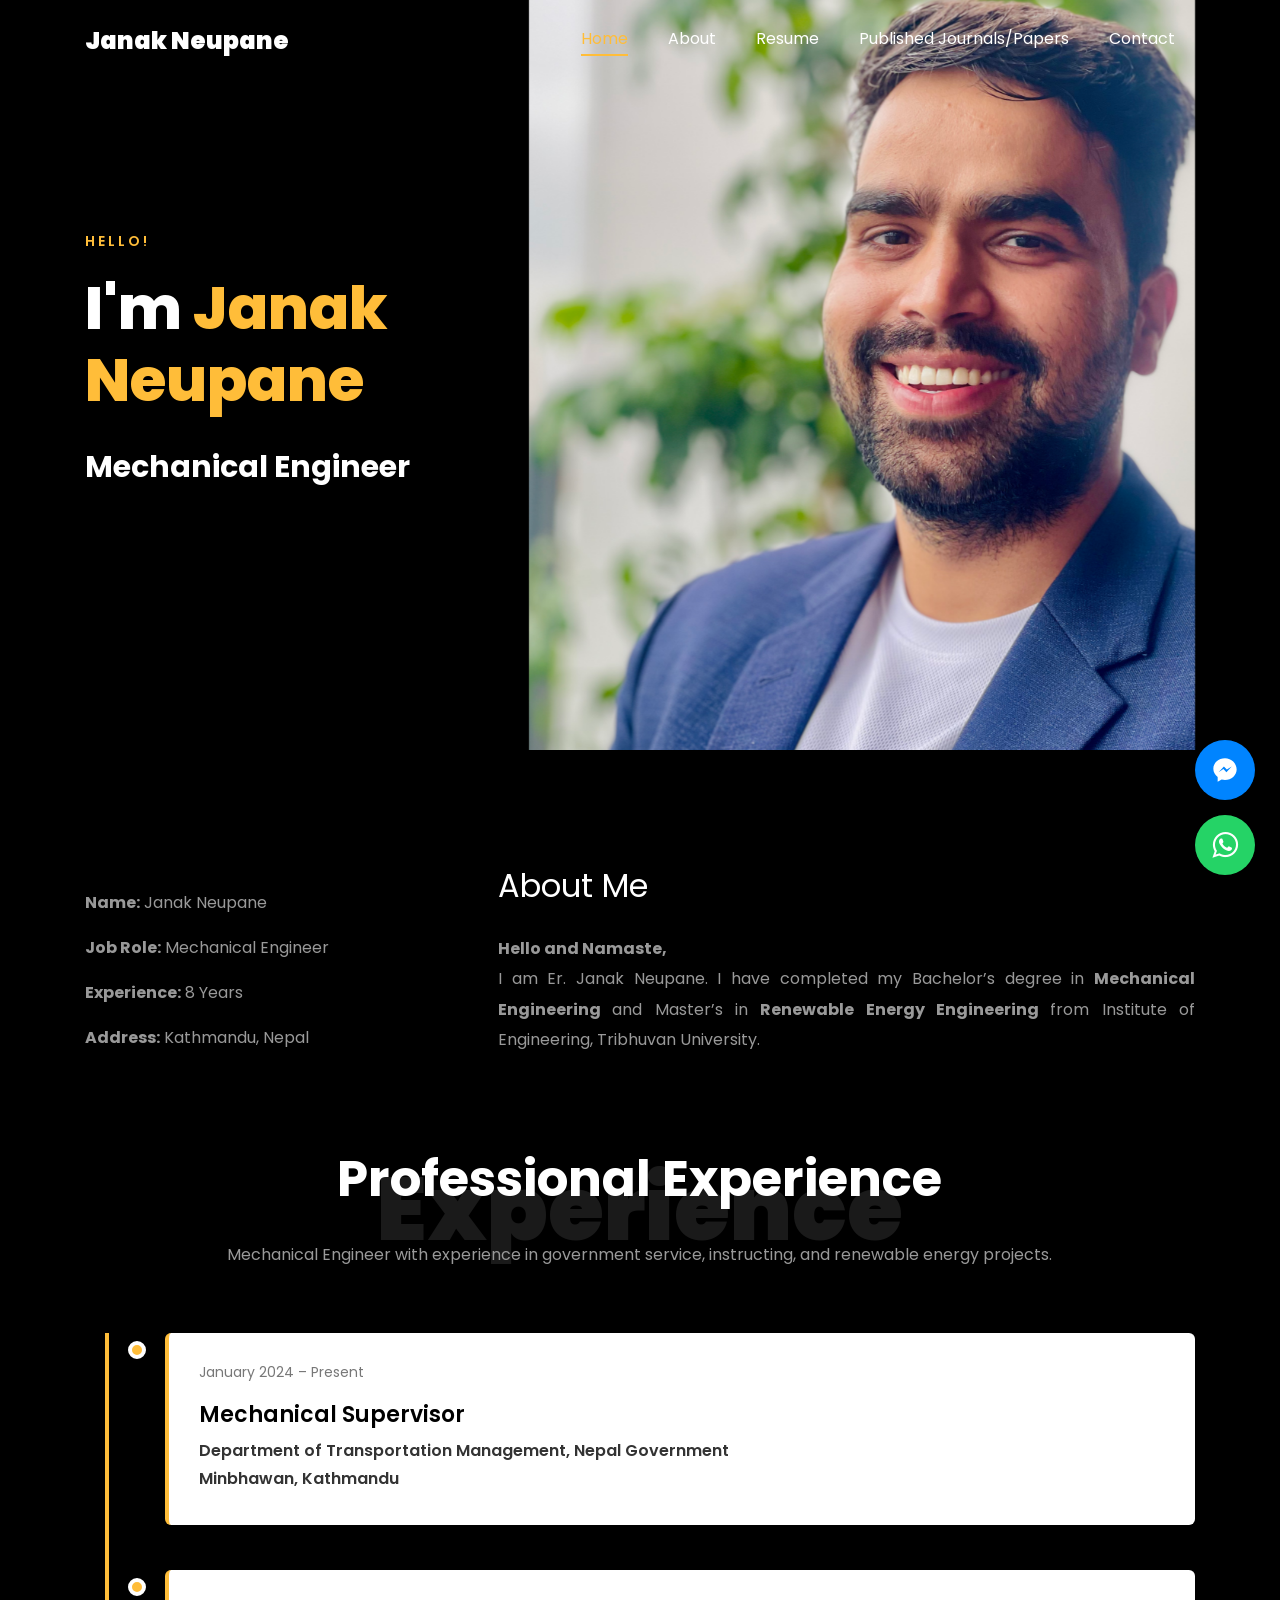
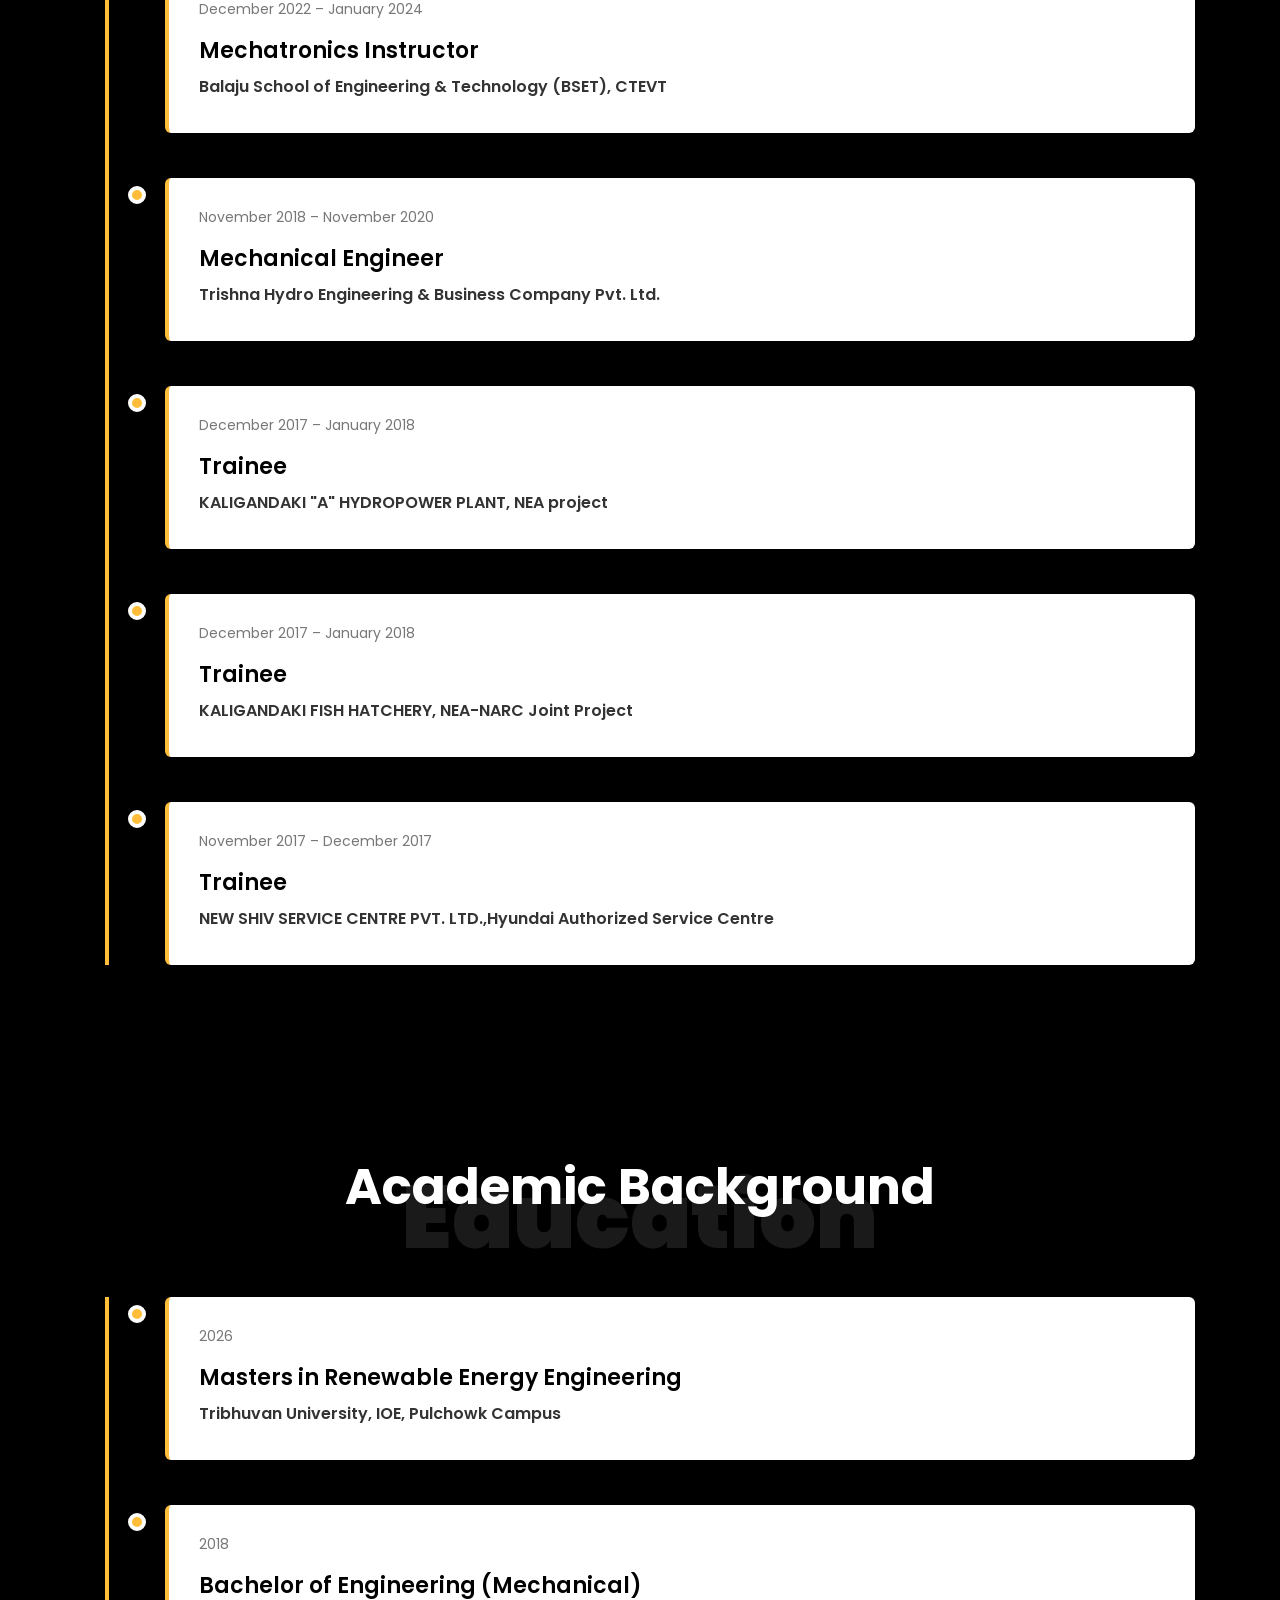
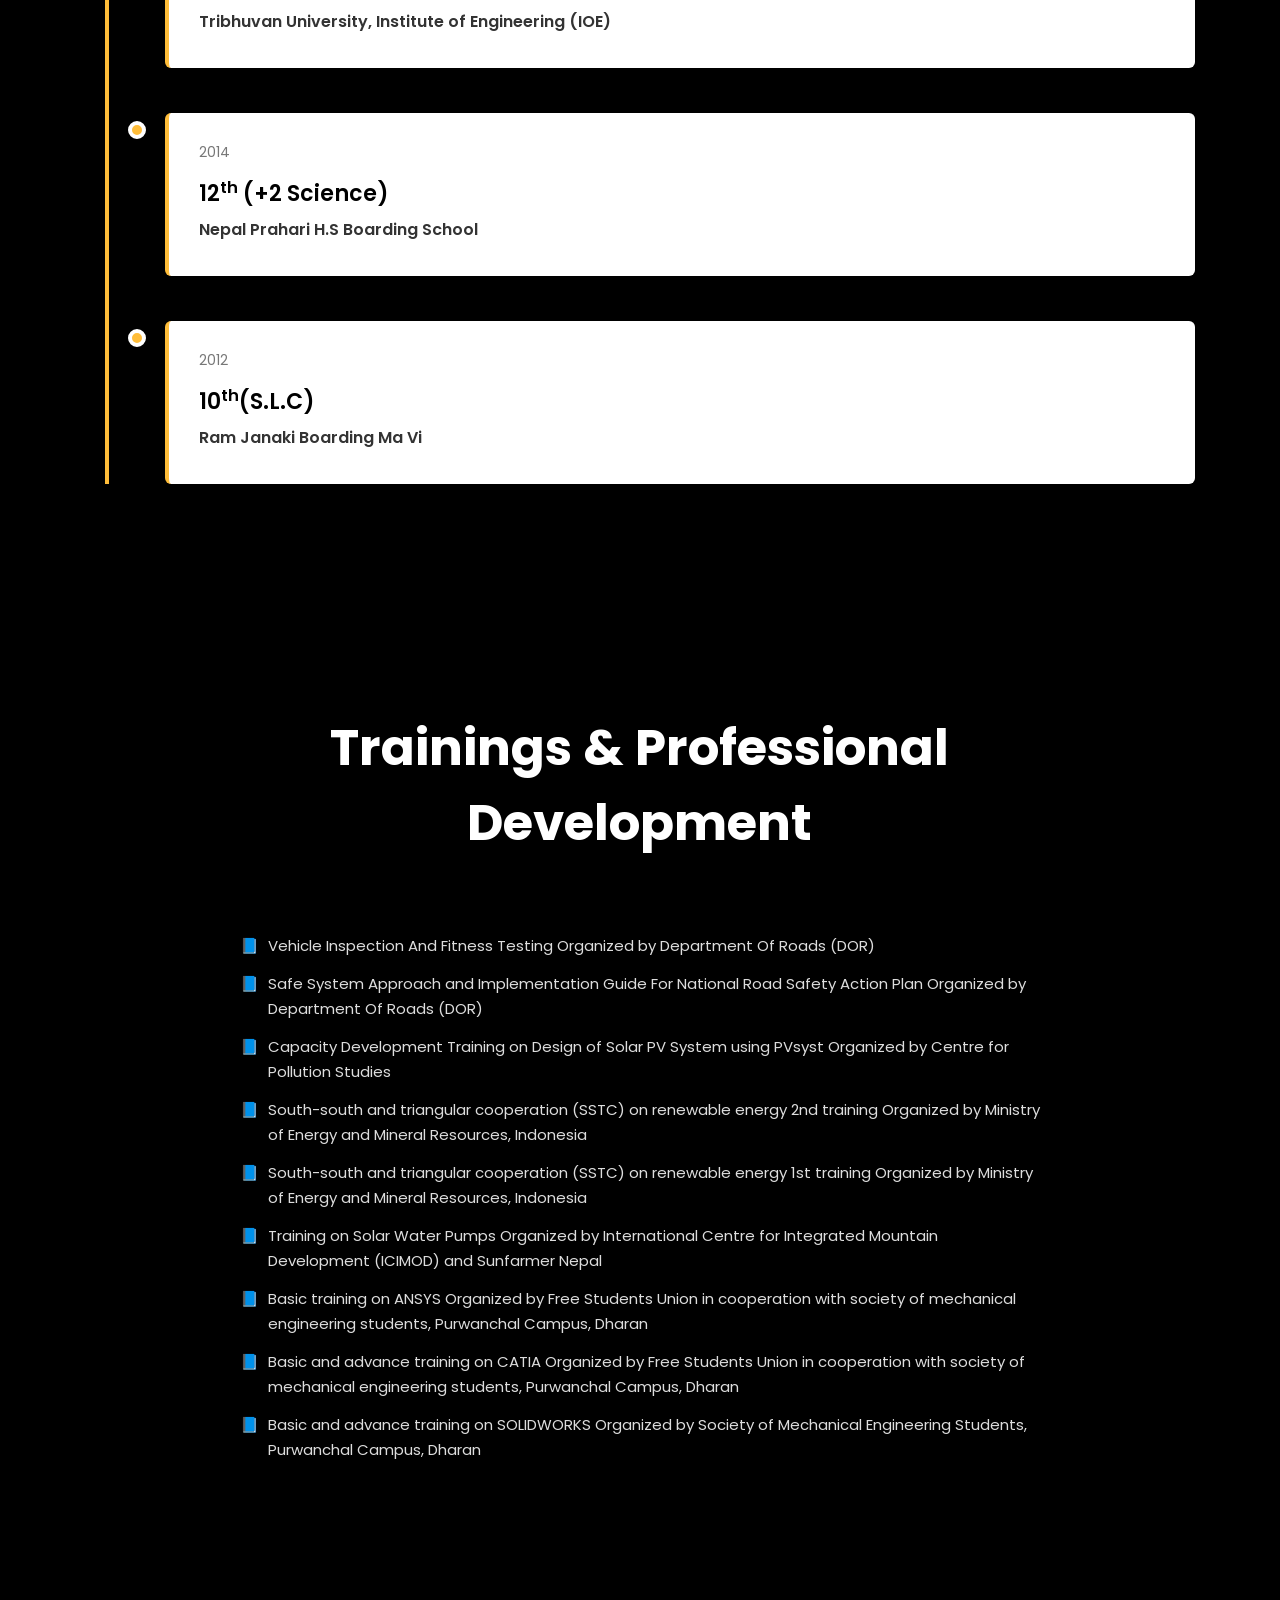
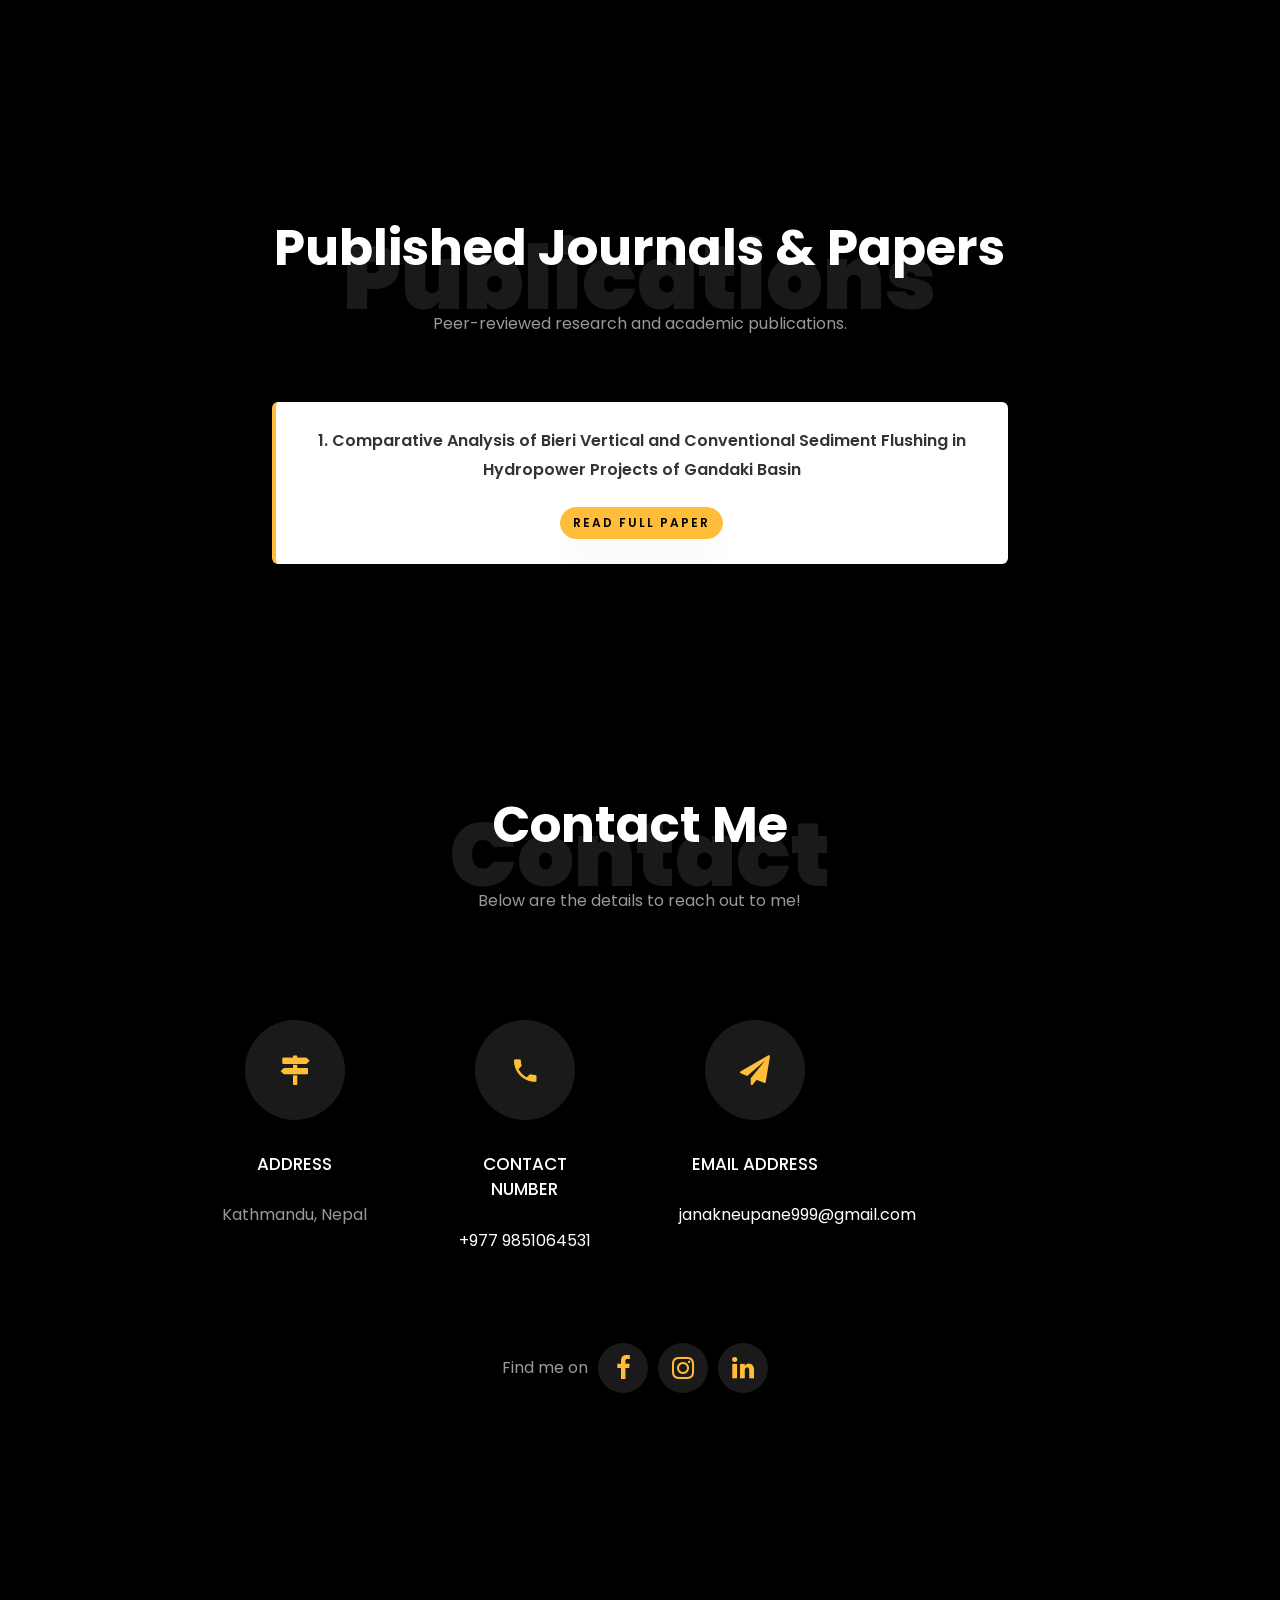
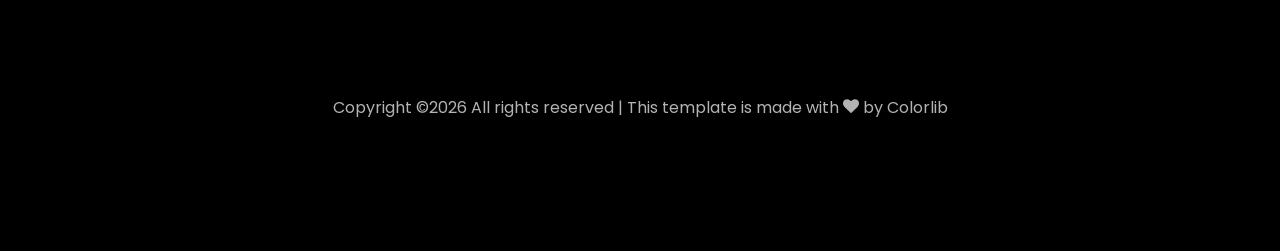
==== index.html @ 6bd06414 "Add files via upload" ====
<!DOCTYPE html>
<html lang="en">
  <head>
    <title>Janak Neupane | Mechanical Engineer | Nepal</title>


<link rel="icon" type="image/x-icon" href="favicon.ico?v=2">



<meta name="description" content="Janak Neupane is a Mechanical Engineer from Nepal with experience in government service, renewable energy, vehicle inspection, and engineering education.">

<meta name="keywords" content="Janak Neupane, Mechanical Engineer Nepal, Renewable Energy Engineer, Vehicle Inspection Nepal">

    <meta charset="utf-8">
    <meta name="viewport" content="width=device-width, initial-scale=1, shrink-to-fit=no">
    
    <link href="https://fonts.googleapis.com/css?family=Poppins:100,200,300,400,500,600,700,800,900" rel="stylesheet">

    <link rel="stylesheet" href="css/open-iconic-bootstrap.min.css">
    <link rel="stylesheet" href="css/animate.css">
    
    <link rel="stylesheet" href="css/owl.carousel.min.css">
    <link rel="stylesheet" href="css/owl.theme.default.min.css">
    <link rel="stylesheet" href="css/magnific-popup.css">

    <link rel="stylesheet" href="css/aos.css">

    <link rel="stylesheet" href="css/ionicons.min.css">
    
    <link rel="stylesheet" href="css/flaticon.css">
    <link rel="stylesheet" href="css/icomoon.css">
    <link rel="stylesheet" href="css/style.css">



<style>

/*======================================
//--//-->   ABOUT
======================================*/

.about-mf .box-shadow-full {
  padding-top: 4rem;
  padding-bottom: 4rem;
}

.about-mf .about-img {
  margin-bottom: 2rem;
}

.about-mf .about-img img {
  margin-left: 10px;
}


.skill-mf .progress {
  /* background-color: #cde1f8; */
  margin: .5rem 0 1.2rem 0;
  border-radius: 0;
  height: .7rem;
}

.skill-mf .progress .progress-bar {
  height: .7rem;
  background-color: #ffbd39;
}


/* Animation styles */
#typing-animation {
  position: relative;
  font-size: 30px;
  font-weight: bold;
  color: rgb(255, 255, 255);
  overflow: hidden;
  white-space: nowrap;
  animation: typing 3s steps(20, end) infinite;
}

#typing-animation:before {
  content: "";
  /* position: absolute; */
  top: 0;
  left: 0;
  width: 0;
  height: 100%;
  background-color: #ccc;
  animation: typing-cursor 0.5s ease-in-out infinite;
}

@keyframes typing {
  from {
    width: 0;
  }
  to {
    width: 100%;
  }
}

@keyframes typing-cursor {
  from {
    width: 5px;
  }
  to {
    width: 0;
  }
}


/* project image zoom effect */

.zoom-effect {
  overflow: hidden;
  transition: transform 0.3s ease-out;
}

.zoom-effect:hover {
  transform: scale(1.1);
}
/* ================================
   EXPERIENCE & EDUCATION TIMELINE
================================ */

.experience-section,
.education-section {
  padding: 70px 0;
}

.timeline {
  position: relative;
  padding-left: 45px;
}

.timeline::before {
  content: "";
  position: absolute;
  left: 20px;
  top: 0;
  width: 4px;
  height: 100%;
  background: #ffbd39;
}

.timeline-item {
  position: relative;
  margin-bottom: 45px;
  padding-left: 35px;
}

.timeline-dot {
  position: absolute;
  left: -2px;
  top: 8px;
  width: 18px;
  height: 18px;
  background: #ffbd39;
  border-radius: 50%;
  border: 4px solid #fff;
}

.timeline-content {
  background: #ffffff;
  padding: 25px 30px;
  border-radius: 6px;
  box-shadow: 0 6px 18px rgba(0,0,0,0.08);
  border-left: 4px solid #ffbd39;
}

.timeline-content h2 {
  font-size: 22px;
  font-weight: 600;
  margin-bottom: 6px;
  color: #000;
}

.timeline-content .company {
  font-weight: 600;
  color: #333;
  display: block;
  margin-bottom: 6px;
}

.timeline-content .date {
  font-size: 14px;
  color: #777;
  margin-bottom: 12px;
  display: inline-block;
}

.timeline-content ul {
  padding-left: 18px;
  margin-bottom: 0;
}

.timeline-content ul li {
  margin-bottom: 8px;
  line-height: 1.6;
}

/* Mobile Fix */
@media (max-width: 768px) {
  .timeline {
    padding-left: 25px;
  }
  .timeline::before {
    left: 10px;
  }
  .timeline-dot {
    left: -10px;
  }
}
/* ================================
   PROMINENT BULLET POINTS
================================ */

.timeline-content ul {
  list-style: none;
  padding-left: 0;
  margin-top: 15px;
}

.timeline-content ul li {
  position: relative;
  padding-left: 28px;
  margin-bottom: 12px;
  font-size: 15px;
  font-weight: 500;
  color: #222;
  line-height: 1.7;
}

/* Custom bullet */
.timeline-content ul li::before {
  content: "";
  position: absolute;
  left: 0;
  top: 9px;
  width: 10px;
  height: 10px;
  background-color: #ffbd39;
  border-radius: 50%;
}

/* Stronger emphasis for key roles */
.timeline-content h2 {
  color: #000;
}

.timeline-content .company
.about-text ul {
  list-style: none;
  padding-left: 0;
}

.about-text ul li {
  padding-left: 22px;
  position: relative;
  margin-bottom: 10px;
  font-size: 15px;
}

.about-text ul li::before {
  content: "✓";
  position: absolute;
  left: 0;
  color: #ffbd39;
  font-weight: bold;
}
.training-list,
.achievement-list {
  list-style: none;
  padding-left: 0;
  max-width: 800px;
  margin: 0 auto;
}

.training-list li,
.achievement-list li {
  position: relative;
  padding-left: 28px;
  margin-bottom: 12px;
  font-size: 15px;
  line-height: 1.7;
  color: #ddd;
}

.training-list li::before {
  content: "📘";
  position: absolute;
  left: 0;
}

.achievement-list li::before {
  content: "🏆";
  position: absolute;
  left: 0;
}

/* Messenger Floating Button */
.messenger-float {
  position: fixed;
  width: 60px;
  height: 60px;
  bottom: 100px; /* above WhatsApp button */
  right: 25px;
  background-color: #0084FF;
  color: #FFF;
  border-radius: 50%;
  text-align: center;
  font-size: 28px;
  box-shadow: 2px 2px 10px rgba(0,0,0,0.3);
  z-index: 100;
  display: flex;
  align-items: center;
  justify-content: center;
  text-decoration: none;
  transition: 0.3s;
}

.messenger-float:hover {
  transform: scale(1.1);
  background-color: #006edc;
}


/* WhatsApp Floating Button */
.whatsapp-float {
  position: fixed;
  width: 60px;
  height: 60px;
  bottom: 25px;
  right: 25px;
  background-color: #25D366;
  color: #FFF;
  border-radius: 50%;
  text-align: center;
  font-size: 30px;
  box-shadow: 2px 2px 10px rgba(0,0,0,0.3);
  z-index: 100;
  display: flex;
  align-items: center;
  justify-content: center;
  text-decoration: none;
  transition: 0.3s;
}

.whatsapp-float:hover {
  transform: scale(1.1);
  background-color: #1ebe5d;
}



</style>


  </head>
  <body data-spy="scroll" data-target=".site-navbar-target" data-offset="300">
	  
	  
    <nav class="navbar navbar-expand-lg navbar-dark ftco_navbar ftco-navbar-light site-navbar-target" id="ftco-navbar">
	    <div class="container">
	      <a class="navbar-brand" href="index.html">Janak Neupane</a>
	      <button class="navbar-toggler js-fh5co-nav-toggle fh5co-nav-toggle" type="button" data-toggle="collapse" data-target="#ftco-nav" aria-controls="ftco-nav" aria-expanded="false" aria-label="Toggle navigation">
	        <span class="oi oi-menu"></span> Menu
	      </button>

	      <div class="collapse navbar-collapse" id="ftco-nav">
	        <ul class="navbar-nav nav ml-auto">
	          <li class="nav-item"><a href="#home-section" class="nav-link"><span>Home</span></a></li>
	          <li class="nav-item"><a href="#about-section" class="nav-link"><span>About</span></a></li>
	          <li class="nav-item"><a href="#resume-section" class="nav-link"><span>Resume</span></a></li>
	          <li class="nav-item"><a href="#project-section" class="nav-link"><span>Published Journals/Papers</span></a></li>
	          <li class="nav-item"><a href="#contact-section" class="nav-link"><span>Contact</span></a></li>
	        </ul>
	      </div>
	    </div>
	  </nav>
	  <section id="home-section" class="hero">
		  <div class="home-slider  owl-carousel">
	       <div class="slider-item ">
	      	<div class="overlay"></div>
	         <div class="container">
	          <div class="row d-md-flex no-gutters slider-text align-items-end justify-content-end" data-scrollax-parent="true">
	          	<div class="one-third js-fullheight order-md-last img" style="background-image:url(images/bg_1.png);">
	          	 <div class="overlay"></div>
	          	</div>
		          <div class="one-forth d-flex  align-items-center ftco-animate" data-scrollax=" properties: { translateY: '70%' }">
		          	<div class="text">
		          		<span class="subheading">Hello!</span>
			            <h1 class="mb-4 mt-3">I'm <span>Janak Neupane</span></h1>

						<!-- Element to contain animated typing -->
						<span id="typing-animation"></span>

						<script>
const typingAnimationElement = document.getElementById('typing-animation');

const typingTexts = [
  'Mechanical Engineer'
 
];

let textIndex = 0;
let charIndex = 0;

function typeEffect() {
  if (charIndex < typingTexts[textIndex].length) {
    typingAnimationElement.textContent += typingTexts[textIndex].charAt(charIndex);
    charIndex++;
    setTimeout(typeEffect, 120);
  } else {
    setTimeout(eraseEffect, 1500);
  }
}

function eraseEffect() {
  if (charIndex > 0) {
    typingAnimationElement.textContent = typingTexts[textIndex].substring(0, charIndex - 1);
    charIndex--;
    setTimeout(eraseEffect, 80);
  } else {
    textIndex = (textIndex + 1) % typingTexts.length;
    setTimeout(typeEffect, 500);
  }
}

typeEffect();
</script>


						<br>
						<br>
			            <!-- <h2>Mechanical Engineer</h2> -->
					
		            </div>
		          </div>
	        	</div>
	        </div>
	      </div>
		</div>
    </section>



    <section class="ftco-about img ftco-section ftco-no-pb" id="about-section">
  <div class="container">
    <div class="row d-flex align-items-center">

      <!-- LEFT: IMAGE + INFO -->
      <div class="col-md-5 col-lg-4">
        <div class="about-img">
          <!-- <img src="images/about-me.png" class="img-fluid rounded b-shadow-a" alt=""> -->
        </div>

        <div class="about-info mt-4">
          <p><strong>Name:</strong> Janak Neupane</p>
          <p><strong>Job Role:</strong> Mechanical Engineer</p>
          <p><strong>Experience:</strong> 8 Years</p>
          <p><strong>Address:</strong> Kathmandu, Nepal</p>
        </div>
      </div>

      <!-- RIGHT: ABOUT TEXT -->
      <div class="col-md-7 col-lg-8 pl-lg-5">
        <div class="about-text ftco-animate">

          <h2 class="mb-4">About Me</h2>

          <p class="text-justify" style="font-size:16px; line-height:1.9;">
           
           <strong> Hello and Namaste, </strong> <br>
                  I am Er. Janak Neupane. I have completed my Bachelor’s degree in <strong> Mechanical Engineering </strong> and Master’s in
<strong> Renewable Energy Engineering </strong> from Institute of Engineering, Tribhuvan University.
          </p>

        </div>
      </div>

    </div>
  </div>
</section>




	<section class="ftco-section experience-section" id="resume-section">
  <div class="container">

    <div class="row justify-content-center pb-5">
      <div class="col-md-10 heading-section text-center ftco-animate">
        <h1 class="big big-2">Experience</h1>
        <h2 class="mb-4">Professional Experience</h2>
        <p>Mechanical Engineer with experience in government service, instructing, and renewable energy projects.</p>
      </div>
    </div>

    <div class="row">
      <div class="col-md-12">
        <div class="timeline">

          <!-- EXPERIENCE 1 -->
          <div class="timeline-item ftco-animate">
            <span class="timeline-dot"></span>
            <div class="timeline-content">
              <span class="date">January 2024 – Present</span>
              <h2>Mechanical Supervisor</h2>
              <span class="company">
                Department of Transportation Management, Nepal Government<br>
                Minbhawan, Kathmandu
              </span>
              
            </div>
          </div>

          <!-- EXPERIENCE 2 -->
          <div class="timeline-item ftco-animate">
            <span class="timeline-dot"></span>
            <div class="timeline-content">
              <span class="date">December 2022 – January 2024</span>
              <h2>Mechatronics Instructor</h2>
              <span class="company">
                Balaju School of Engineering & Technology (BSET), CTEVT
              </span>
             
            </div>
          </div>

          <!-- EXPERIENCE 3 -->
          <div class="timeline-item ftco-animate">
            <span class="timeline-dot"></span>
            <div class="timeline-content">
              <span class="date">November 2018 – November 2020</span>
              <h2>Mechanical Engineer</h2>
              <span class="company">
                Trishna Hydro Engineering & Business Company Pvt. Ltd.
              </span>
             
            </div>
          </div>
          <!-- EXPERIENCE 4-->
          <div class="timeline-item ftco-animate">
            <span class="timeline-dot"></span>
            <div class="timeline-content">
              <span class="date">December 2017 – January 2018</span>
              <h2>Trainee</h2>
              <span class="company">
                KALIGANDAKI "A" HYDROPOWER PLANT, NEA project 
              </span>
             
            </div>
          </div>
           <!-- EXPERIENCE 5-->
          <div class="timeline-item ftco-animate">
            <span class="timeline-dot"></span>
            <div class="timeline-content">
              <span class="date">December 2017 – January 2018</span>
              <h2>Trainee</h2>
              <span class="company">
               KALIGANDAKI FISH HATCHERY, NEA-NARC Joint Project
 
              </span>
              
            </div>
          </div>
           <!-- EXPERIENCE 6-->
          <div class="timeline-item ftco-animate">
            <span class="timeline-dot"></span>
            <div class="timeline-content">
              <span class="date">November 2017 – December 2017</span>
              <h2>Trainee</h2>
              <span class="company">
              NEW SHIV SERVICE CENTRE PVT. LTD.,Hyundai Authorized Service Centre

 
              </span>
              
            </div>
          </div>

        </div>
      </div>
    </div>

  </div>
</section>
<section class="ftco-section education-section">
  <div class="container">

    <div class="row justify-content-center pb-5">
      <div class="col-md-10 heading-section text-center ftco-animate">
        <h1 class="big big-2">Education</h1>
        <h2 class="mb-4">Academic Background</h2>
      </div>
    </div>

    <div class="row">
      <div class="col-md-12">
        <div class="timeline">
           <!-- EDUCATION 1 -->
          <div class="timeline-item ftco-animate">
            <span class="timeline-dot"></span>
            <div class="timeline-content">
              <span class="date">2026</span>
              <h2>  Masters in Renewable Energy Engineering </h2>
              <span class="company">
               Tribhuvan University, IOE, Pulchowk Campus
              </span>
             
            </div>
          </div>

          <!-- EDUCATION 2 -->
          <div class="timeline-item ftco-animate">
            <span class="timeline-dot"></span>
            <div class="timeline-content">
              <span class="date">2018</span>
              <h2>Bachelor of Engineering (Mechanical)</h2>
              <span class="company">
                Tribhuvan University, Institute of Engineering (IOE)
              </span>
             
            </div>
          </div>

          <!-- EDUCATION 3 -->
          <div class="timeline-item ftco-animate">
            <span class="timeline-dot"></span>
            <div class="timeline-content">
              <span class="date"> 2014</span>
              <h2>12<sup>th</sup> (+2 Science)</h2>
              <span class="company">
                Nepal Prahari H.S Boarding School
              </span>
              
            </div>
          </div>
           <!-- EDUCATION 4 -->
          <div class="timeline-item ftco-animate">
            <span class="timeline-dot"></span>
            <div class="timeline-content">
              <span class="date">2012 </span>
              <h2>10<sup>th</sup>(S.L.C)</h2>
              <span class="company">

Ram Janaki Boarding Ma Vi

              </span>
              
            </div>
          </div>
          

        </div>
      </div>
    </div>

  </div>
</section>

<section class="ftco-section">
  <div class="container">

    <div class="row justify-content-center pb-5">
      <div class="col-md-10 heading-section text-center ftco-animate">
        <h2 class="mb-4">Trainings & Professional Development</h2>
      </div>
    </div>

    <div class="row">
      <div class="col-md-12">
        <ul class="training-list">
           <li>Vehicle Inspection And Fitness Testing
Organized by Department Of Roads (DOR)
</li>
 <li>Safe System Approach and Implementation Guide For National Road Safety Action Plan
Organized by Department Of Roads (DOR)
</li>
<li>Capacity Development Training on Design of Solar PV System using PVsyst
Organized by Centre for Pollution Studies
</li>
 <li>South-south and triangular cooperation (SSTC) on renewable energy 2nd training
Organized by Ministry of Energy and Mineral Resources, Indonesia
</li>
<li> South-south and triangular cooperation (SSTC) on renewable energy 1st training
Organized by Ministry of Energy and Mineral Resources, Indonesia
</li>
<li>Training on Solar Water Pumps 
Organized by International Centre for Integrated Mountain Development (ICIMOD) and Sunfarmer Nepal
</li>
<li>Basic training on ANSYS 
Organized by Free Students Union in cooperation with society of mechanical engineering students, Purwanchal Campus, Dharan 
</li>
<li>Basic and advance training on CATIA
Organized by Free Students Union in cooperation with society of mechanical engineering students, Purwanchal Campus, Dharan 
</li>
 <li>Basic and advance training on SOLIDWORKS
            Organized by Society of Mechanical Engineering Students, Purwanchal Campus, Dharan 
</li>
          

         
          
          
          
         
          
         
         
        </ul>
      </div>
    </div>

  </div>
</section>
<section class="ftco-section">
  <div class="container">

    <div class="row justify-content-center pb-5">
      <div class="col-md-10 heading-section text-center ftco-animate">
       <!--  <h2 class="mb-4">Key Accomplishments</h2>
      </div>
    </div>

    <div class="row">
      <div class="col-md-12">
        <ul class="achievement-list">
          <li> <strong> SURVEY (Team Lead: Er. Shankar Singh Dhami)
(Senior Divisional Mechanical Engineer)</strong><br>

Ministry of Physical Infrastructure and Transport,
Singhdurbar, Kathmandu <br>
Assessed public transport vehicles using performance, safety, comfort, and capacity metrics, benchmarked against national and international standards.
</li>
          <li>
  <strong>SURVEY (Team Lead: Mr. Tulsi Narayan Maharjan)</strong><br>
  Ministry of Physical Infrastructure and Transport, Singha Durbar, Kathmandu<br>
  Analyzed investment returns, stakeholder satisfaction, sustainability models, and government participation in Kathmandu Valley’s public transport sector.
</li>

        </ul>
      </div>
    </div>

  </div>
</section>
-->


	
	
	 
  <section class="ftco-section" id="project-section">
  <div class="container">

    <div class="row justify-content-center pb-5">
      <div class="col-md-10 heading-section text-center ftco-animate">
        <h1 class="big big-2">Publications</h1>
        <h2 class="mb-4">Published Journals & Papers</h2>
        <p>Peer-reviewed research and academic publications.</p>
      </div>
    </div>

    <div class="row justify-content-center">
      <div class="col-md-10 ftco-animate">

        <div class="timeline-content">
          

          <span class="company">
           1. Comparative Analysis of Bieri Vertical and Conventional Sediment Flushing in Hydropower Projects of Gandaki Basin
          </span>

          

          

          <a href="https://elibrary.tucl.edu.np/items/e3bd5677-666b-4122-8eba-b2fefda836cf"
             target="_blank"
             class="btn btn-primary mt-3">
            Read Full Paper
          </a>
        </div>

      </div>
    </div>

  </div>
</section>




   <section class="ftco-section contact-section ftco-no-pb" id="contact-section">
      <div class="container">
      	<div class="row justify-content-center mb-5 pb-3">
          <div class="col-md-7 heading-section text-center ftco-animate">
            <h1 class="big big-2">Contact</h1>
            <h2 class="mb-4">Contact Me</h2>
            <p>Below are the details to reach out to me!</p>
          </div>
        </div>

        <div class="row d-flex contact-info mb-5">
          <div class="col-md-6 col-lg-3 d-flex ftco-animate">
          	<div class="align-self-stretch box p-4 text-center">
          		<div class="icon d-flex align-items-center justify-content-center">
          			<span class="icon-map-signs"></span>
          		</div>
          		<h3 class="mb-4">Address</h3>
	            <p>Kathmandu, Nepal</p>
	          </div>
          </div>
          <div class="col-md-6 col-lg-3 d-flex ftco-animate">
          	<div class="align-self-stretch box p-4 text-center">
          		<div class="icon d-flex align-items-center justify-content-center">
          			<span class="icon-phone2"></span>
          		</div>
          		<h3 class="mb-4">Contact Number</h3>
	            <p><a href="tel://0101010101">+977 9851064531</a></p>
	          </div>
          </div>
          <div class="col-md-6 col-lg-3 d-flex ftco-animate">
          	<div class="align-self-stretch box p-4 text-center">
          		<div class="icon d-flex align-items-center justify-content-center">
          			<span class="icon-paper-plane"></span>
          		</div>
          		<h3 class="mb-4">Email Address</h3>
	            <p><a href="mailto:info@yoursite.com">janakneupane999@gmail.com</a></p>
	          </div>
          </div>
          <!--<div class="col-md-6 col-lg-3 d-flex ftco-animate">
          	<div class="align-self-stretch box p-4 text-center">
          		<div class="icon d-flex align-items-center justify-content-center">
          			<span class="icon-globe"></span>
          		</div>
          		<h3 class="mb-4">Download Resume</h3>
	            <p><a href="resume/Janak_Neupane_CV.pdf" target="_blank">Download Resume (PDF)</a></p>

	          </div> -->
          </div>

		 
					<ul class="ftco-footer-social list-unstyled d-flex justify-content-center align-items-center mb-0">
					  <li class="ftco-animate normal-txt">Find me on  </li>
					  
					  <li class="ftco-animate"><a href="https://www.facebook.com/jawnock"><span class="icon-facebook"></span></a></li>
				      <li class="ftco-animate"><a href="https://www.instagram.com/janak_neupane_"><span class="icon-instagram"></span></a></li>
              <li class="ftco-animate"><a href="https://linkedin.com/in/jawnock"><span class="icon-linkedin"></span></a></li>
					</ul>
				<br>
		   </div>
   </div>
 </section>


 
	
    <footer class="ftco-footer ftco-section">
		<div class="container">
		  <div class="row">
			<div class="col-md-12 text-center">
  
			  <p><!-- Link back to Colorlib can't be removed. Template is licensed under CC BY 3.0. -->
	Copyright &copy;<script>document.write(new Date().getFullYear());</script> All rights reserved | This template is made with <i class="icon-heart color-danger" aria-hidden="true"></i> by <a href="https://colorlib.com" target="_blank">Colorlib</a>
	<!-- Link back to Colorlib can't be removed. Template is licensed under CC BY 3.0. --></p>
			</div>
		  </div>
		</div>
	  </footer>


  <!-- loader -->
  <div id="ftco-loader" class="show fullscreen"><svg class="circular" width="48px" height="48px"><circle class="path-bg" cx="24" cy="24" r="22" fill="none" stroke-width="4" stroke="#eeeeee"/><circle class="path" cx="24" cy="24" r="22" fill="none" stroke-width="4" stroke-miterlimit="10" stroke="#F96D00"/></svg></div>


  <script src="js/jquery.min.js"></script>
  <script src="js/jquery-migrate-3.0.1.min.js"></script>
  <script src="js/popper.min.js"></script>
  <script src="js/bootstrap.min.js"></script>
  <script src="js/jquery.easing.1.3.js"></script>
  <script src="js/jquery.waypoints.min.js"></script>
  <script src="js/jquery.stellar.min.js"></script>
  <script src="js/owl.carousel.min.js"></script>
  <script src="js/jquery.magnific-popup.min.js"></script>
  <script src="js/aos.js"></script>
  <script src="js/jquery.animateNumber.min.js"></script>
  <script src="js/scrollax.min.js"></script>
  
  <script src="js/main.js"></script>
    <script src="js/main.js"></script>
<a href="https://m.me/jawnock"
   class="messenger-float"
   target="_blank"
   title="Chat with me on Messenger">

<svg xmlns="http://www.w3.org/2000/svg" width="28" height="28" fill="white" viewBox="0 0 24 24">
  <path d="M12 2C6.48 2 2 6.02 2 10.99c0 2.84 1.45 5.36 3.71 7.02V22l3.44-1.89c.91.25 1.87.38 2.85.38 5.52 0 10-4.02 10-8.99S17.52 2 12 2zm1.2 11.83l-2.55-2.72-4.2 2.72 4.62-4.9 2.48 2.72 4.23-2.72-4.58 4.9z"/>
</svg>

</a>



<a href="https://wa.me/9779851064531"
   class="whatsapp-float"
   target="_blank"
   title="Chat with me on WhatsApp">
   <i class="icon-whatsapp"></i>
</a>

</body>
</html>

  </body>
</html>
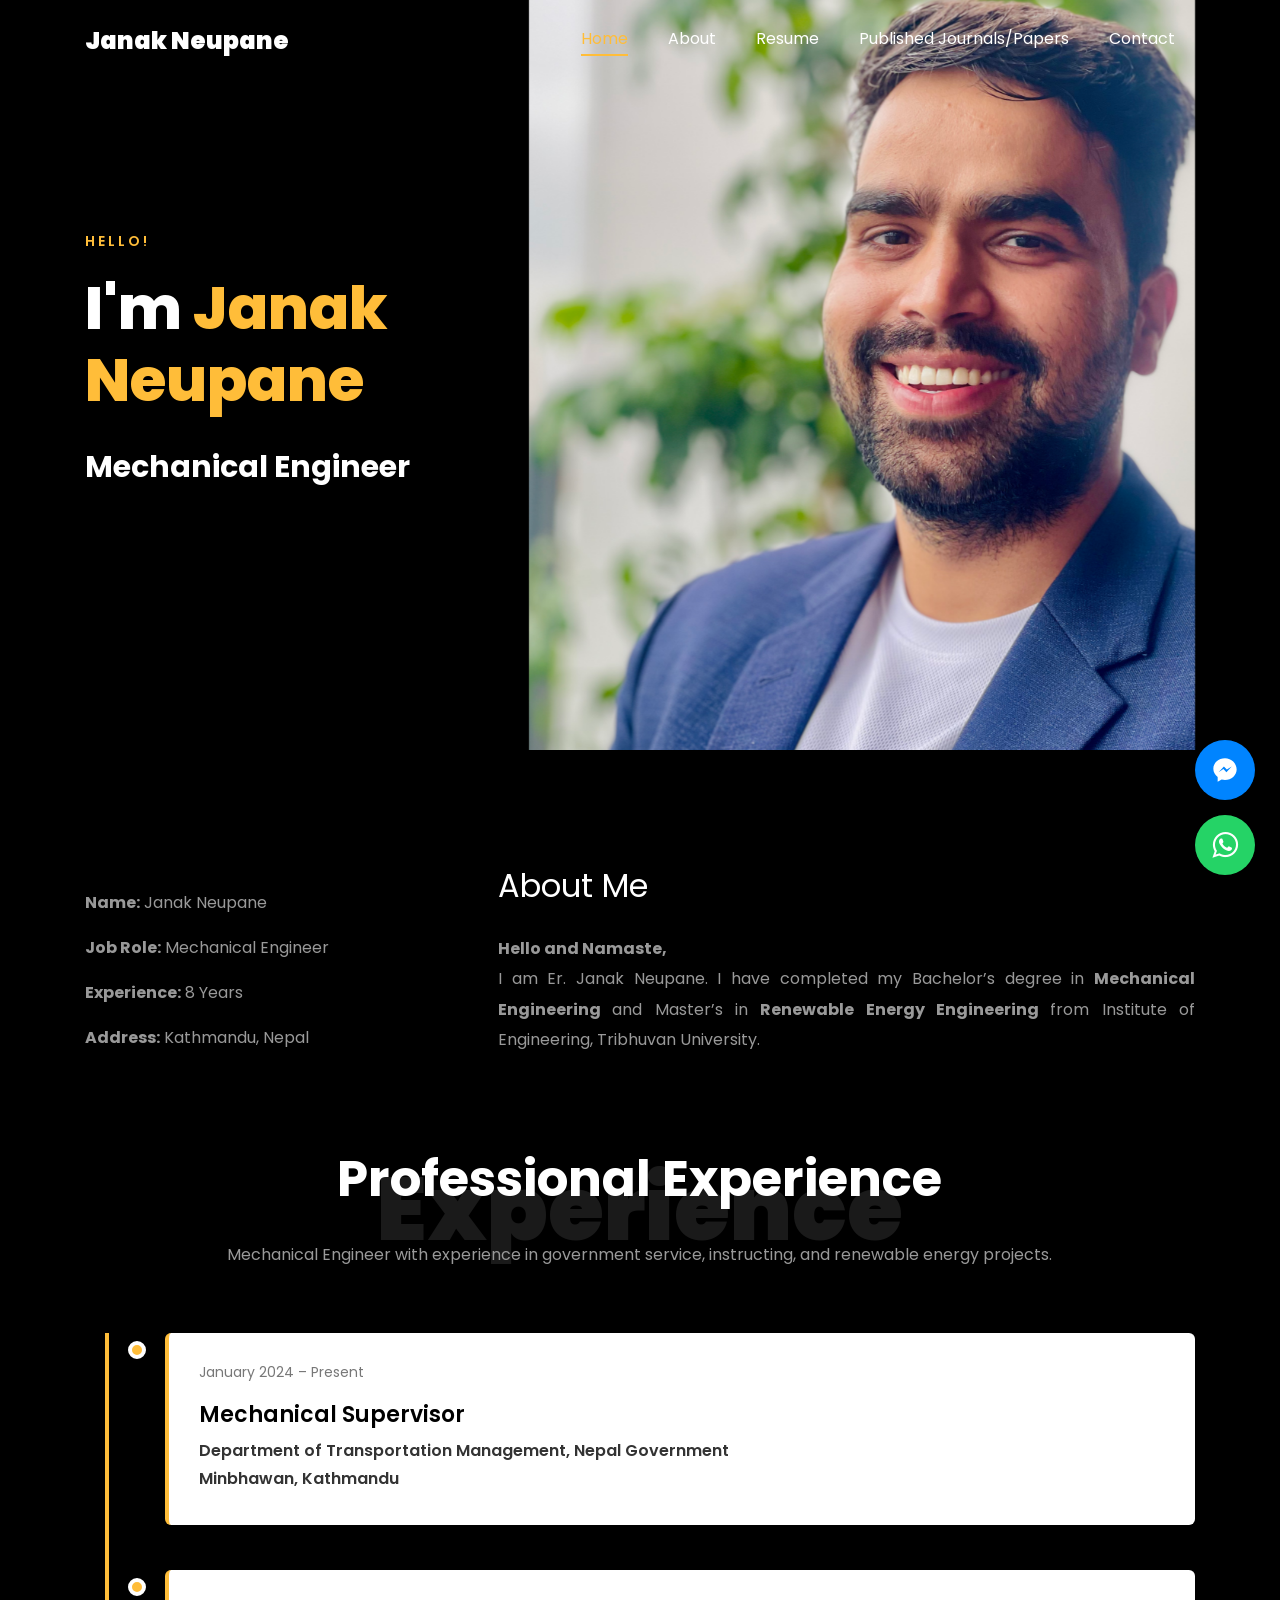
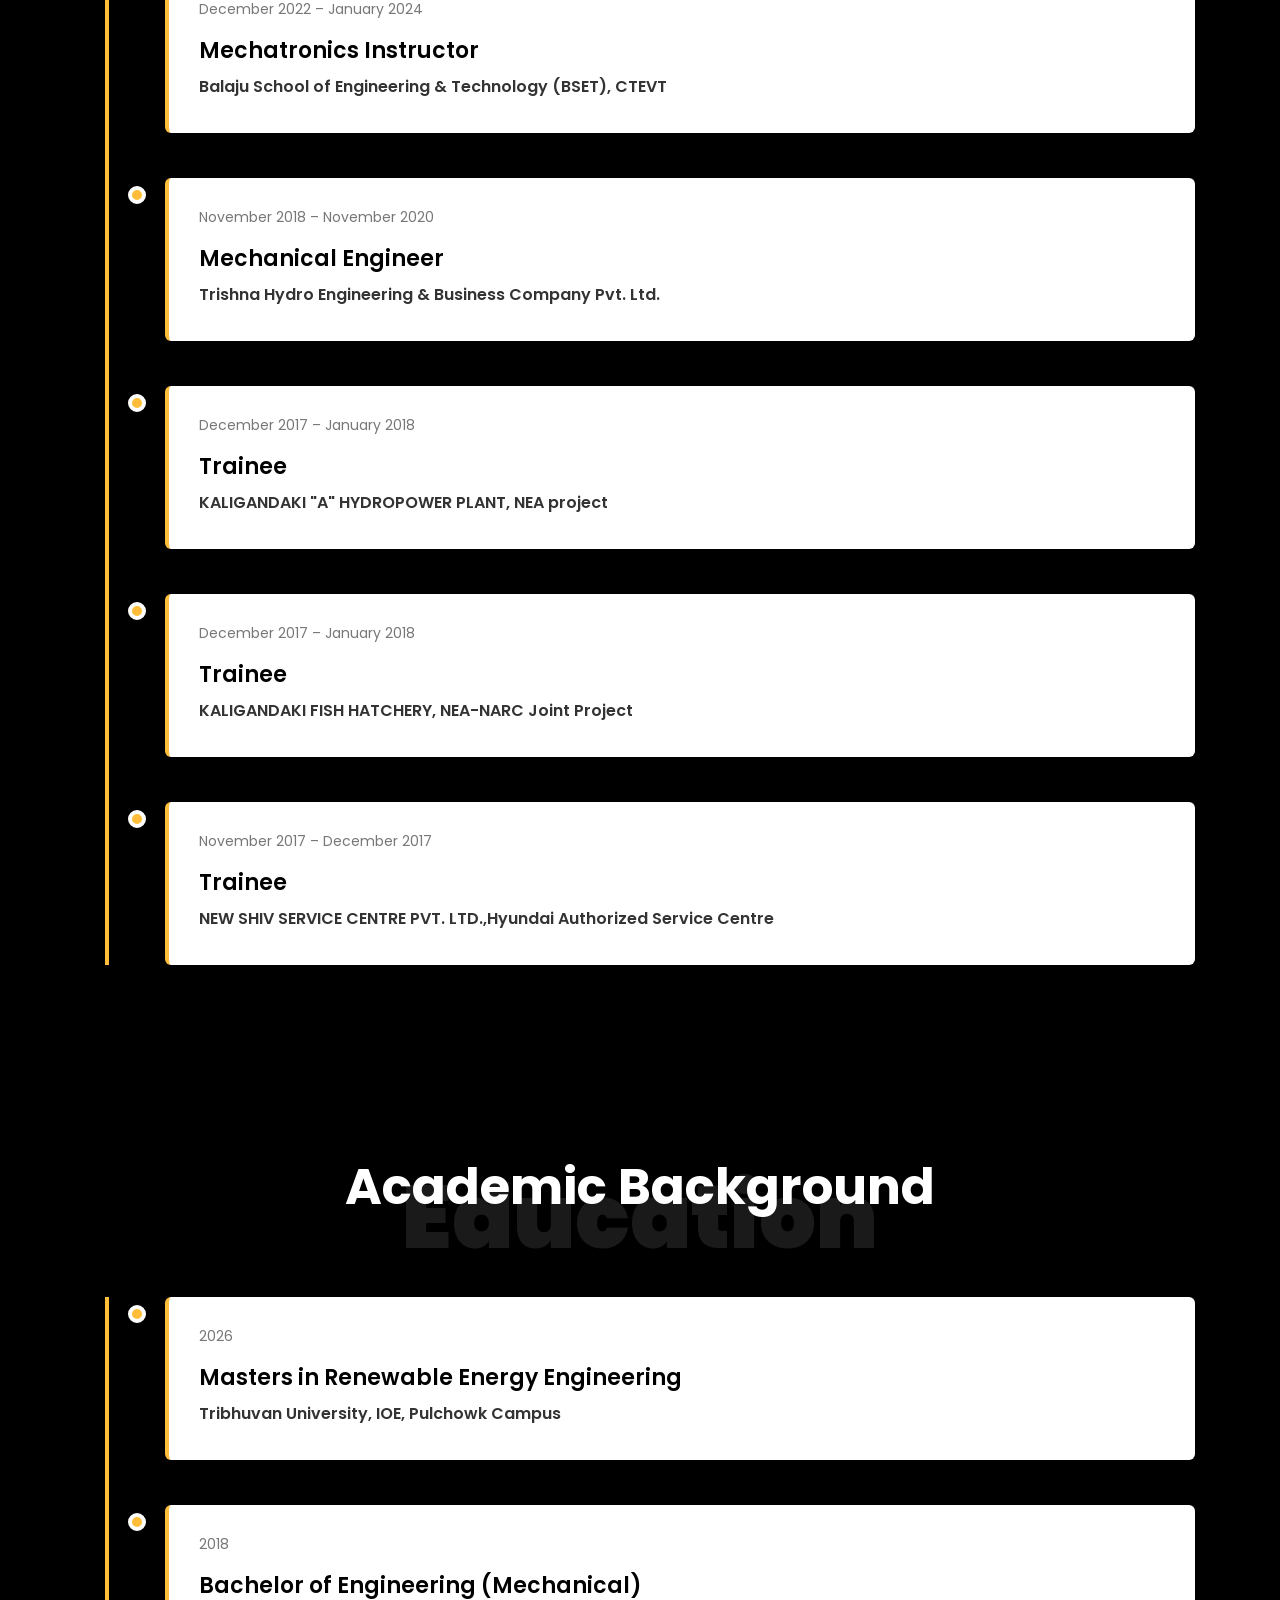
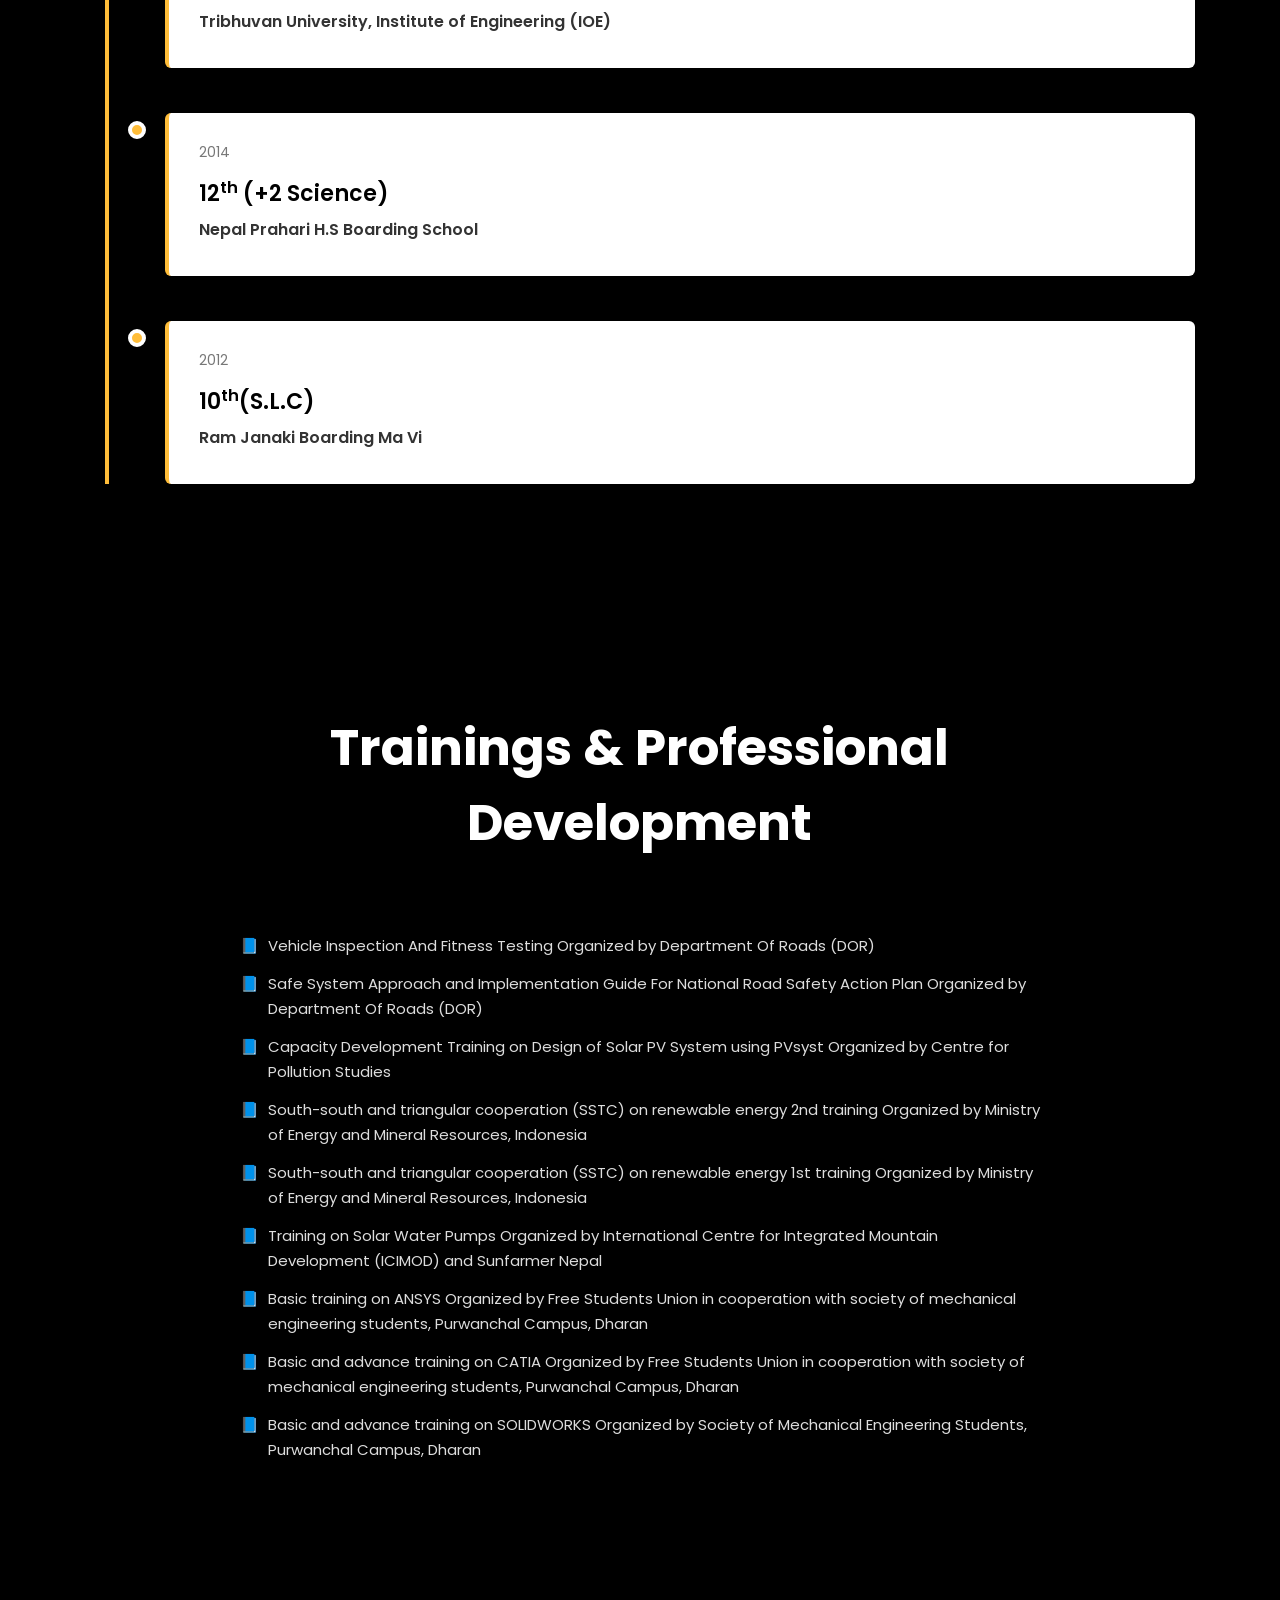
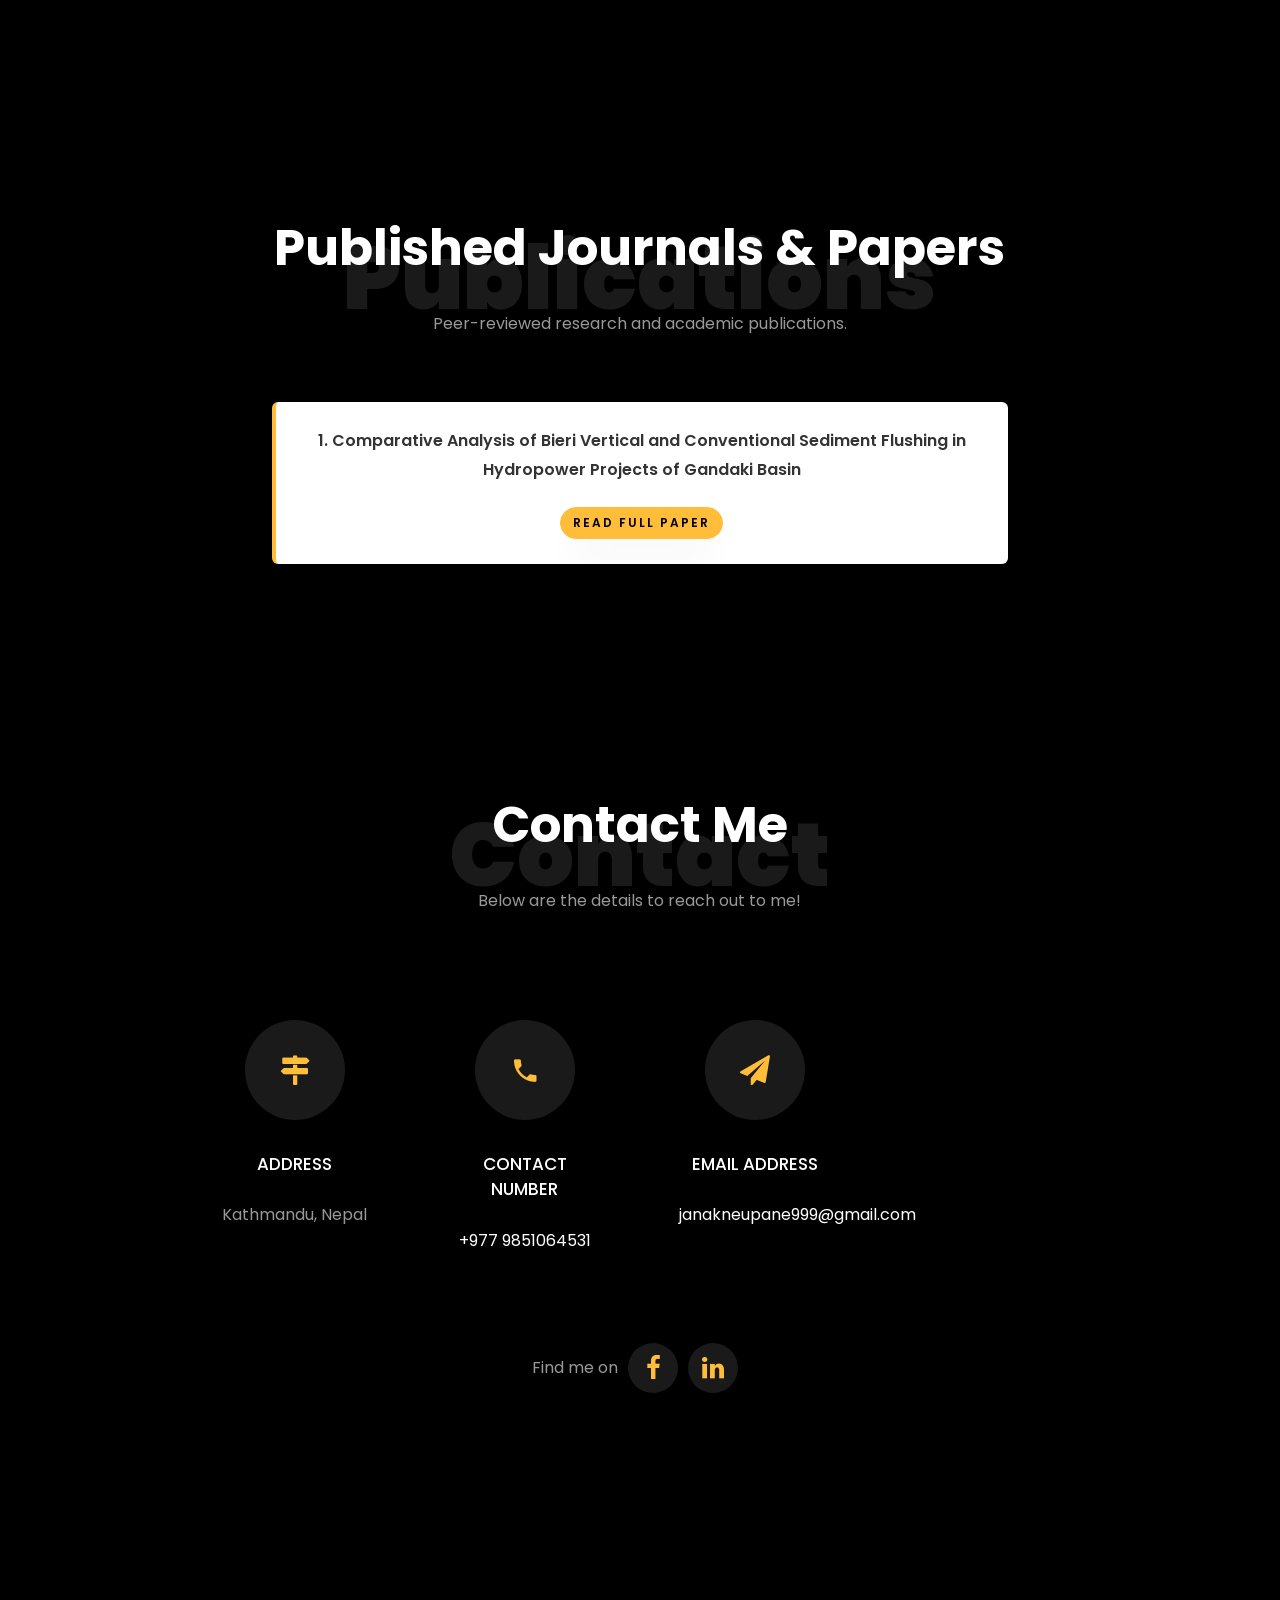
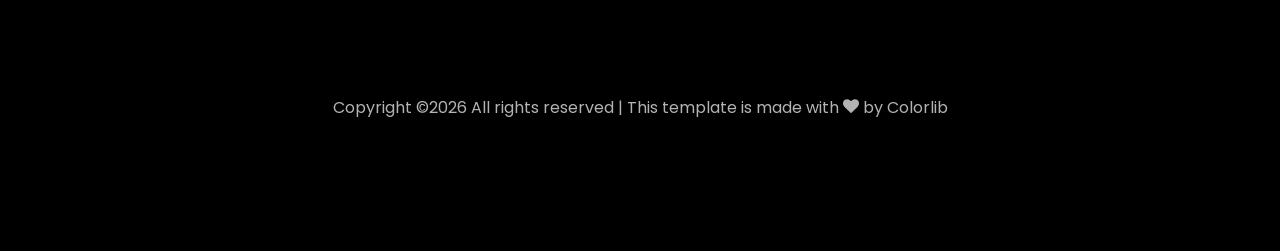
==== commit 562324ac: "Add files via upload" ====
--- a/index.html
+++ b/index.html
@@ -846,7 +846,7 @@
 					  <li class="ftco-animate normal-txt">Find me on  </li>
 					  
 					  <li class="ftco-animate"><a href="https://www.facebook.com/jawnock"><span class="icon-facebook"></span></a></li>
-				      <li class="ftco-animate"><a href="https://www.instagram.com/janak_neupane_"><span class="icon-instagram"></span></a></li>
+				      <!-- <li class="ftco-animate"><a href="https://www.instagram.com/janak_neupane_"><span class="icon-instagram"></span></a></li> -->
               <li class="ftco-animate"><a href="https://linkedin.com/in/jawnock"><span class="icon-linkedin"></span></a></li>
 					</ul>
 				<br>
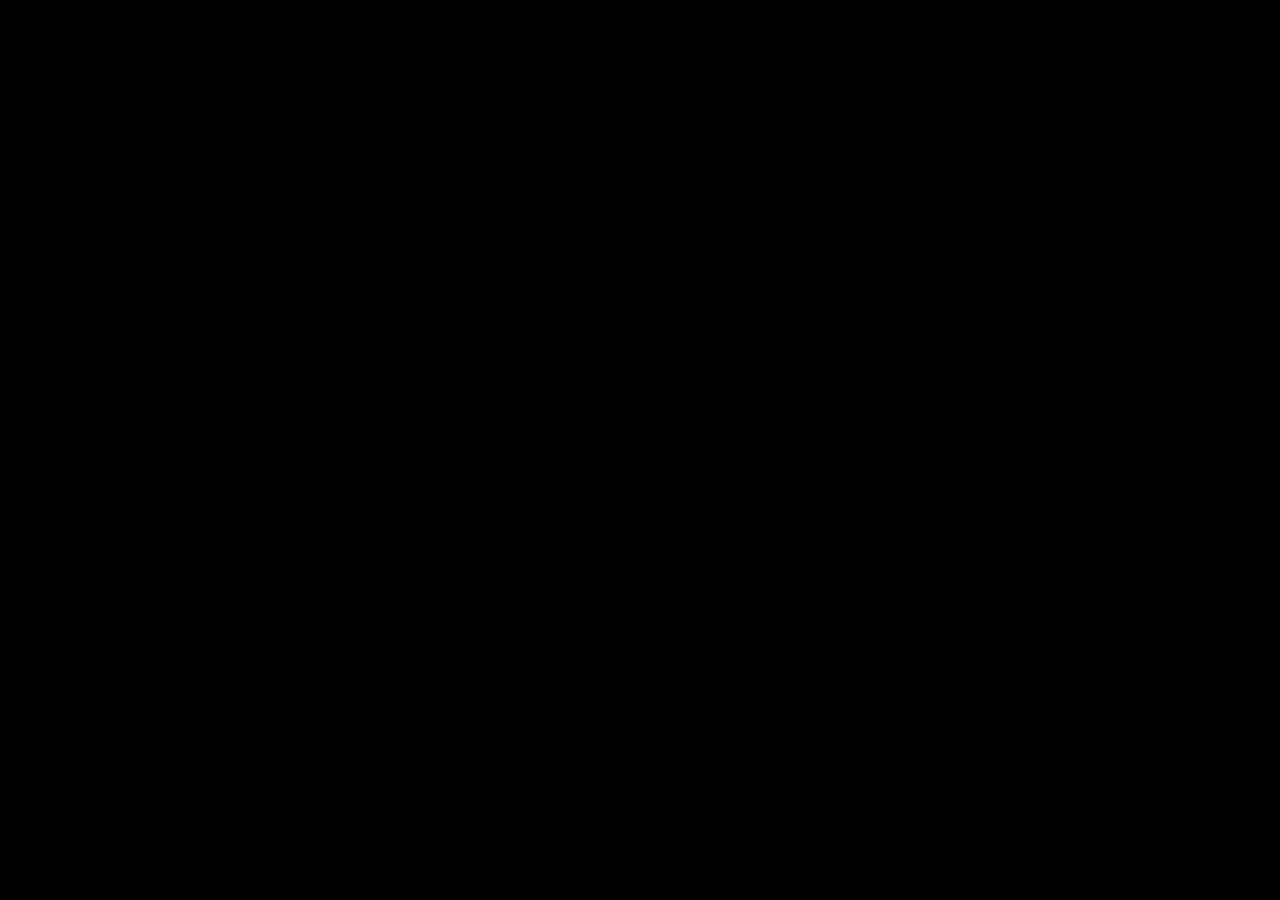
==== commit aa2e7a40: "Add files via upload" ====
--- a/index.html
+++ b/index.html
@@ -1,917 +1,20 @@
+
+
 <!DOCTYPE html>
 <html lang="en">
   <head>
-    <title>Janak Neupane | Mechanical Engineer | Nepal</title>
-
-
-<link rel="icon" type="image/x-icon" href="favicon.ico?v=2">
-
-
-
-<meta name="description" content="Janak Neupane is a Mechanical Engineer from Nepal with experience in government service, renewable energy, vehicle inspection, and engineering education.">
-
-<meta name="keywords" content="Janak Neupane, Mechanical Engineer Nepal, Renewable Energy Engineer, Vehicle Inspection Nepal">
-
+    
     <meta charset="utf-8">
     <meta name="viewport" content="width=device-width, initial-scale=1, shrink-to-fit=no">
+    <style>
+      body {
+        background-color: black;
+        margin: 0;
+        padding: 0;
+      }
+    </style>
+  </head>
+  <body>
     
-    <link href="https://fonts.googleapis.com/css?family=Poppins:100,200,300,400,500,600,700,800,900" rel="stylesheet">
-
-    <link rel="stylesheet" href="css/open-iconic-bootstrap.min.css">
-    <link rel="stylesheet" href="css/animate.css">
-    
-    <link rel="stylesheet" href="css/owl.carousel.min.css">
-    <link rel="stylesheet" href="css/owl.theme.default.min.css">
-    <link rel="stylesheet" href="css/magnific-popup.css">
-
-    <link rel="stylesheet" href="css/aos.css">
-
-    <link rel="stylesheet" href="css/ionicons.min.css">
-    
-    <link rel="stylesheet" href="css/flaticon.css">
-    <link rel="stylesheet" href="css/icomoon.css">
-    <link rel="stylesheet" href="css/style.css">
-
-
-
-<style>
-
-/*======================================
-//--//-->   ABOUT
-======================================*/
-
-.about-mf .box-shadow-full {
-  padding-top: 4rem;
-  padding-bottom: 4rem;
-}
-
-.about-mf .about-img {
-  margin-bottom: 2rem;
-}
-
-.about-mf .about-img img {
-  margin-left: 10px;
-}
-
-
-.skill-mf .progress {
-  /* background-color: #cde1f8; */
-  margin: .5rem 0 1.2rem 0;
-  border-radius: 0;
-  height: .7rem;
-}
-
-.skill-mf .progress .progress-bar {
-  height: .7rem;
-  background-color: #ffbd39;
-}
-
-
-/* Animation styles */
-#typing-animation {
-  position: relative;
-  font-size: 30px;
-  font-weight: bold;
-  color: rgb(255, 255, 255);
-  overflow: hidden;
-  white-space: nowrap;
-  animation: typing 3s steps(20, end) infinite;
-}
-
-#typing-animation:before {
-  content: "";
-  /* position: absolute; */
-  top: 0;
-  left: 0;
-  width: 0;
-  height: 100%;
-  background-color: #ccc;
-  animation: typing-cursor 0.5s ease-in-out infinite;
-}
-
-@keyframes typing {
-  from {
-    width: 0;
-  }
-  to {
-    width: 100%;
-  }
-}
-
-@keyframes typing-cursor {
-  from {
-    width: 5px;
-  }
-  to {
-    width: 0;
-  }
-}
-
-
-/* project image zoom effect */
-
-.zoom-effect {
-  overflow: hidden;
-  transition: transform 0.3s ease-out;
-}
-
-.zoom-effect:hover {
-  transform: scale(1.1);
-}
-/* ================================
-   EXPERIENCE & EDUCATION TIMELINE
-================================ */
-
-.experience-section,
-.education-section {
-  padding: 70px 0;
-}
-
-.timeline {
-  position: relative;
-  padding-left: 45px;
-}
-
-.timeline::before {
-  content: "";
-  position: absolute;
-  left: 20px;
-  top: 0;
-  width: 4px;
-  height: 100%;
-  background: #ffbd39;
-}
-
-.timeline-item {
-  position: relative;
-  margin-bottom: 45px;
-  padding-left: 35px;
-}
-
-.timeline-dot {
-  position: absolute;
-  left: -2px;
-  top: 8px;
-  width: 18px;
-  height: 18px;
-  background: #ffbd39;
-  border-radius: 50%;
-  border: 4px solid #fff;
-}
-
-.timeline-content {
-  background: #ffffff;
-  padding: 25px 30px;
-  border-radius: 6px;
-  box-shadow: 0 6px 18px rgba(0,0,0,0.08);
-  border-left: 4px solid #ffbd39;
-}
-
-.timeline-content h2 {
-  font-size: 22px;
-  font-weight: 600;
-  margin-bottom: 6px;
-  color: #000;
-}
-
-.timeline-content .company {
-  font-weight: 600;
-  color: #333;
-  display: block;
-  margin-bottom: 6px;
-}
-
-.timeline-content .date {
-  font-size: 14px;
-  color: #777;
-  margin-bottom: 12px;
-  display: inline-block;
-}
-
-.timeline-content ul {
-  padding-left: 18px;
-  margin-bottom: 0;
-}
-
-.timeline-content ul li {
-  margin-bottom: 8px;
-  line-height: 1.6;
-}
-
-/* Mobile Fix */
-@media (max-width: 768px) {
-  .timeline {
-    padding-left: 25px;
-  }
-  .timeline::before {
-    left: 10px;
-  }
-  .timeline-dot {
-    left: -10px;
-  }
-}
-/* ================================
-   PROMINENT BULLET POINTS
-================================ */
-
-.timeline-content ul {
-  list-style: none;
-  padding-left: 0;
-  margin-top: 15px;
-}
-
-.timeline-content ul li {
-  position: relative;
-  padding-left: 28px;
-  margin-bottom: 12px;
-  font-size: 15px;
-  font-weight: 500;
-  color: #222;
-  line-height: 1.7;
-}
-
-/* Custom bullet */
-.timeline-content ul li::before {
-  content: "";
-  position: absolute;
-  left: 0;
-  top: 9px;
-  width: 10px;
-  height: 10px;
-  background-color: #ffbd39;
-  border-radius: 50%;
-}
-
-/* Stronger emphasis for key roles */
-.timeline-content h2 {
-  color: #000;
-}
-
-.timeline-content .company
-.about-text ul {
-  list-style: none;
-  padding-left: 0;
-}
-
-.about-text ul li {
-  padding-left: 22px;
-  position: relative;
-  margin-bottom: 10px;
-  font-size: 15px;
-}
-
-.about-text ul li::before {
-  content: "✓";
-  position: absolute;
-  left: 0;
-  color: #ffbd39;
-  font-weight: bold;
-}
-.training-list,
-.achievement-list {
-  list-style: none;
-  padding-left: 0;
-  max-width: 800px;
-  margin: 0 auto;
-}
-
-.training-list li,
-.achievement-list li {
-  position: relative;
-  padding-left: 28px;
-  margin-bottom: 12px;
-  font-size: 15px;
-  line-height: 1.7;
-  color: #ddd;
-}
-
-.training-list li::before {
-  content: "📘";
-  position: absolute;
-  left: 0;
-}
-
-.achievement-list li::before {
-  content: "🏆";
-  position: absolute;
-  left: 0;
-}
-
-/* Messenger Floating Button */
-.messenger-float {
-  position: fixed;
-  width: 60px;
-  height: 60px;
-  bottom: 100px; /* above WhatsApp button */
-  right: 25px;
-  background-color: #0084FF;
-  color: #FFF;
-  border-radius: 50%;
-  text-align: center;
-  font-size: 28px;
-  box-shadow: 2px 2px 10px rgba(0,0,0,0.3);
-  z-index: 100;
-  display: flex;
-  align-items: center;
-  justify-content: center;
-  text-decoration: none;
-  transition: 0.3s;
-}
-
-.messenger-float:hover {
-  transform: scale(1.1);
-  background-color: #006edc;
-}
-
-
-/* WhatsApp Floating Button */
-.whatsapp-float {
-  position: fixed;
-  width: 60px;
-  height: 60px;
-  bottom: 25px;
-  right: 25px;
-  background-color: #25D366;
-  color: #FFF;
-  border-radius: 50%;
-  text-align: center;
-  font-size: 30px;
-  box-shadow: 2px 2px 10px rgba(0,0,0,0.3);
-  z-index: 100;
-  display: flex;
-  align-items: center;
-  justify-content: center;
-  text-decoration: none;
-  transition: 0.3s;
-}
-
-.whatsapp-float:hover {
-  transform: scale(1.1);
-  background-color: #1ebe5d;
-}
-
-
-
-</style>
-
-
-  </head>
-  <body data-spy="scroll" data-target=".site-navbar-target" data-offset="300">
-	  
-	  
-    <nav class="navbar navbar-expand-lg navbar-dark ftco_navbar ftco-navbar-light site-navbar-target" id="ftco-navbar">
-	    <div class="container">
-	      <a class="navbar-brand" href="index.html">Janak Neupane</a>
-	      <button class="navbar-toggler js-fh5co-nav-toggle fh5co-nav-toggle" type="button" data-toggle="collapse" data-target="#ftco-nav" aria-controls="ftco-nav" aria-expanded="false" aria-label="Toggle navigation">
-	        <span class="oi oi-menu"></span> Menu
-	      </button>
-
-	      <div class="collapse navbar-collapse" id="ftco-nav">
-	        <ul class="navbar-nav nav ml-auto">
-	          <li class="nav-item"><a href="#home-section" class="nav-link"><span>Home</span></a></li>
-	          <li class="nav-item"><a href="#about-section" class="nav-link"><span>About</span></a></li>
-	          <li class="nav-item"><a href="#resume-section" class="nav-link"><span>Resume</span></a></li>
-	          <li class="nav-item"><a href="#project-section" class="nav-link"><span>Published Journals/Papers</span></a></li>
-	          <li class="nav-item"><a href="#contact-section" class="nav-link"><span>Contact</span></a></li>
-	        </ul>
-	      </div>
-	    </div>
-	  </nav>
-	  <section id="home-section" class="hero">
-		  <div class="home-slider  owl-carousel">
-	       <div class="slider-item ">
-	      	<div class="overlay"></div>
-	         <div class="container">
-	          <div class="row d-md-flex no-gutters slider-text align-items-end justify-content-end" data-scrollax-parent="true">
-	          	<div class="one-third js-fullheight order-md-last img" style="background-image:url(images/bg_1.png);">
-	          	 <div class="overlay"></div>
-	          	</div>
-		          <div class="one-forth d-flex  align-items-center ftco-animate" data-scrollax=" properties: { translateY: '70%' }">
-		          	<div class="text">
-		          		<span class="subheading">Hello!</span>
-			            <h1 class="mb-4 mt-3">I'm <span>Janak Neupane</span></h1>
-
-						<!-- Element to contain animated typing -->
-						<span id="typing-animation"></span>
-
-						<script>
-const typingAnimationElement = document.getElementById('typing-animation');
-
-const typingTexts = [
-  'Mechanical Engineer'
- 
-];
-
-let textIndex = 0;
-let charIndex = 0;
-
-function typeEffect() {
-  if (charIndex < typingTexts[textIndex].length) {
-    typingAnimationElement.textContent += typingTexts[textIndex].charAt(charIndex);
-    charIndex++;
-    setTimeout(typeEffect, 120);
-  } else {
-    setTimeout(eraseEffect, 1500);
-  }
-}
-
-function eraseEffect() {
-  if (charIndex > 0) {
-    typingAnimationElement.textContent = typingTexts[textIndex].substring(0, charIndex - 1);
-    charIndex--;
-    setTimeout(eraseEffect, 80);
-  } else {
-    textIndex = (textIndex + 1) % typingTexts.length;
-    setTimeout(typeEffect, 500);
-  }
-}
-
-typeEffect();
-</script>
-
-
-						<br>
-						<br>
-			            <!-- <h2>Mechanical Engineer</h2> -->
-					
-		            </div>
-		          </div>
-	        	</div>
-	        </div>
-	      </div>
-		</div>
-    </section>
-
-
-
-    <section class="ftco-about img ftco-section ftco-no-pb" id="about-section">
-  <div class="container">
-    <div class="row d-flex align-items-center">
-
-      <!-- LEFT: IMAGE + INFO -->
-      <div class="col-md-5 col-lg-4">
-        <div class="about-img">
-          <!-- <img src="images/about-me.png" class="img-fluid rounded b-shadow-a" alt=""> -->
-        </div>
-
-        <div class="about-info mt-4">
-          <p><strong>Name:</strong> Janak Neupane</p>
-          <p><strong>Job Role:</strong> Mechanical Engineer</p>
-          <p><strong>Experience:</strong> 8 Years</p>
-          <p><strong>Address:</strong> Kathmandu, Nepal</p>
-        </div>
-      </div>
-
-      <!-- RIGHT: ABOUT TEXT -->
-      <div class="col-md-7 col-lg-8 pl-lg-5">
-        <div class="about-text ftco-animate">
-
-          <h2 class="mb-4">About Me</h2>
-
-          <p class="text-justify" style="font-size:16px; line-height:1.9;">
-           
-           <strong> Hello and Namaste, </strong> <br>
-                  I am Er. Janak Neupane. I have completed my Bachelor’s degree in <strong> Mechanical Engineering </strong> and Master’s in
-<strong> Renewable Energy Engineering </strong> from Institute of Engineering, Tribhuvan University.
-          </p>
-
-        </div>
-      </div>
-
-    </div>
-  </div>
-</section>
-
-
-
-
-	<section class="ftco-section experience-section" id="resume-section">
-  <div class="container">
-
-    <div class="row justify-content-center pb-5">
-      <div class="col-md-10 heading-section text-center ftco-animate">
-        <h1 class="big big-2">Experience</h1>
-        <h2 class="mb-4">Professional Experience</h2>
-        <p>Mechanical Engineer with experience in government service, instructing, and renewable energy projects.</p>
-      </div>
-    </div>
-
-    <div class="row">
-      <div class="col-md-12">
-        <div class="timeline">
-
-          <!-- EXPERIENCE 1 -->
-          <div class="timeline-item ftco-animate">
-            <span class="timeline-dot"></span>
-            <div class="timeline-content">
-              <span class="date">January 2024 – Present</span>
-              <h2>Mechanical Supervisor</h2>
-              <span class="company">
-                Department of Transportation Management, Nepal Government<br>
-                Minbhawan, Kathmandu
-              </span>
-              
-            </div>
-          </div>
-
-          <!-- EXPERIENCE 2 -->
-          <div class="timeline-item ftco-animate">
-            <span class="timeline-dot"></span>
-            <div class="timeline-content">
-              <span class="date">December 2022 – January 2024</span>
-              <h2>Mechatronics Instructor</h2>
-              <span class="company">
-                Balaju School of Engineering & Technology (BSET), CTEVT
-              </span>
-             
-            </div>
-          </div>
-
-          <!-- EXPERIENCE 3 -->
-          <div class="timeline-item ftco-animate">
-            <span class="timeline-dot"></span>
-            <div class="timeline-content">
-              <span class="date">November 2018 – November 2020</span>
-              <h2>Mechanical Engineer</h2>
-              <span class="company">
-                Trishna Hydro Engineering & Business Company Pvt. Ltd.
-              </span>
-             
-            </div>
-          </div>
-          <!-- EXPERIENCE 4-->
-          <div class="timeline-item ftco-animate">
-            <span class="timeline-dot"></span>
-            <div class="timeline-content">
-              <span class="date">December 2017 – January 2018</span>
-              <h2>Trainee</h2>
-              <span class="company">
-                KALIGANDAKI "A" HYDROPOWER PLANT, NEA project 
-              </span>
-             
-            </div>
-          </div>
-           <!-- EXPERIENCE 5-->
-          <div class="timeline-item ftco-animate">
-            <span class="timeline-dot"></span>
-            <div class="timeline-content">
-              <span class="date">December 2017 – January 2018</span>
-              <h2>Trainee</h2>
-              <span class="company">
-               KALIGANDAKI FISH HATCHERY, NEA-NARC Joint Project
- 
-              </span>
-              
-            </div>
-          </div>
-           <!-- EXPERIENCE 6-->
-          <div class="timeline-item ftco-animate">
-            <span class="timeline-dot"></span>
-            <div class="timeline-content">
-              <span class="date">November 2017 – December 2017</span>
-              <h2>Trainee</h2>
-              <span class="company">
-              NEW SHIV SERVICE CENTRE PVT. LTD.,Hyundai Authorized Service Centre
-
- 
-              </span>
-              
-            </div>
-          </div>
-
-        </div>
-      </div>
-    </div>
-
-  </div>
-</section>
-<section class="ftco-section education-section">
-  <div class="container">
-
-    <div class="row justify-content-center pb-5">
-      <div class="col-md-10 heading-section text-center ftco-animate">
-        <h1 class="big big-2">Education</h1>
-        <h2 class="mb-4">Academic Background</h2>
-      </div>
-    </div>
-
-    <div class="row">
-      <div class="col-md-12">
-        <div class="timeline">
-           <!-- EDUCATION 1 -->
-          <div class="timeline-item ftco-animate">
-            <span class="timeline-dot"></span>
-            <div class="timeline-content">
-              <span class="date">2026</span>
-              <h2>  Masters in Renewable Energy Engineering </h2>
-              <span class="company">
-               Tribhuvan University, IOE, Pulchowk Campus
-              </span>
-             
-            </div>
-          </div>
-
-          <!-- EDUCATION 2 -->
-          <div class="timeline-item ftco-animate">
-            <span class="timeline-dot"></span>
-            <div class="timeline-content">
-              <span class="date">2018</span>
-              <h2>Bachelor of Engineering (Mechanical)</h2>
-              <span class="company">
-                Tribhuvan University, Institute of Engineering (IOE)
-              </span>
-             
-            </div>
-          </div>
-
-          <!-- EDUCATION 3 -->
-          <div class="timeline-item ftco-animate">
-            <span class="timeline-dot"></span>
-            <div class="timeline-content">
-              <span class="date"> 2014</span>
-              <h2>12<sup>th</sup> (+2 Science)</h2>
-              <span class="company">
-                Nepal Prahari H.S Boarding School
-              </span>
-              
-            </div>
-          </div>
-           <!-- EDUCATION 4 -->
-          <div class="timeline-item ftco-animate">
-            <span class="timeline-dot"></span>
-            <div class="timeline-content">
-              <span class="date">2012 </span>
-              <h2>10<sup>th</sup>(S.L.C)</h2>
-              <span class="company">
-
-Ram Janaki Boarding Ma Vi
-
-              </span>
-              
-            </div>
-          </div>
-          
-
-        </div>
-      </div>
-    </div>
-
-  </div>
-</section>
-
-<section class="ftco-section">
-  <div class="container">
-
-    <div class="row justify-content-center pb-5">
-      <div class="col-md-10 heading-section text-center ftco-animate">
-        <h2 class="mb-4">Trainings & Professional Development</h2>
-      </div>
-    </div>
-
-    <div class="row">
-      <div class="col-md-12">
-        <ul class="training-list">
-           <li>Vehicle Inspection And Fitness Testing
-Organized by Department Of Roads (DOR)
-</li>
- <li>Safe System Approach and Implementation Guide For National Road Safety Action Plan
-Organized by Department Of Roads (DOR)
-</li>
-<li>Capacity Development Training on Design of Solar PV System using PVsyst
-Organized by Centre for Pollution Studies
-</li>
- <li>South-south and triangular cooperation (SSTC) on renewable energy 2nd training
-Organized by Ministry of Energy and Mineral Resources, Indonesia
-</li>
-<li> South-south and triangular cooperation (SSTC) on renewable energy 1st training
-Organized by Ministry of Energy and Mineral Resources, Indonesia
-</li>
-<li>Training on Solar Water Pumps 
-Organized by International Centre for Integrated Mountain Development (ICIMOD) and Sunfarmer Nepal
-</li>
-<li>Basic training on ANSYS 
-Organized by Free Students Union in cooperation with society of mechanical engineering students, Purwanchal Campus, Dharan 
-</li>
-<li>Basic and advance training on CATIA
-Organized by Free Students Union in cooperation with society of mechanical engineering students, Purwanchal Campus, Dharan 
-</li>
- <li>Basic and advance training on SOLIDWORKS
-            Organized by Society of Mechanical Engineering Students, Purwanchal Campus, Dharan 
-</li>
-          
-
-         
-          
-          
-          
-         
-          
-         
-         
-        </ul>
-      </div>
-    </div>
-
-  </div>
-</section>
-<section class="ftco-section">
-  <div class="container">
-
-    <div class="row justify-content-center pb-5">
-      <div class="col-md-10 heading-section text-center ftco-animate">
-       <!--  <h2 class="mb-4">Key Accomplishments</h2>
-      </div>
-    </div>
-
-    <div class="row">
-      <div class="col-md-12">
-        <ul class="achievement-list">
-          <li> <strong> SURVEY (Team Lead: Er. Shankar Singh Dhami)
-(Senior Divisional Mechanical Engineer)</strong><br>
-
-Ministry of Physical Infrastructure and Transport,
-Singhdurbar, Kathmandu <br>
-Assessed public transport vehicles using performance, safety, comfort, and capacity metrics, benchmarked against national and international standards.
-</li>
-          <li>
-  <strong>SURVEY (Team Lead: Mr. Tulsi Narayan Maharjan)</strong><br>
-  Ministry of Physical Infrastructure and Transport, Singha Durbar, Kathmandu<br>
-  Analyzed investment returns, stakeholder satisfaction, sustainability models, and government participation in Kathmandu Valley’s public transport sector.
-</li>
-
-        </ul>
-      </div>
-    </div>
-
-  </div>
-</section>
--->
-
-
-	
-	
-	 
-  <section class="ftco-section" id="project-section">
-  <div class="container">
-
-    <div class="row justify-content-center pb-5">
-      <div class="col-md-10 heading-section text-center ftco-animate">
-        <h1 class="big big-2">Publications</h1>
-        <h2 class="mb-4">Published Journals & Papers</h2>
-        <p>Peer-reviewed research and academic publications.</p>
-      </div>
-    </div>
-
-    <div class="row justify-content-center">
-      <div class="col-md-10 ftco-animate">
-
-        <div class="timeline-content">
-          
-
-          <span class="company">
-           1. Comparative Analysis of Bieri Vertical and Conventional Sediment Flushing in Hydropower Projects of Gandaki Basin
-          </span>
-
-          
-
-          
-
-          <a href="https://elibrary.tucl.edu.np/items/e3bd5677-666b-4122-8eba-b2fefda836cf"
-             target="_blank"
-             class="btn btn-primary mt-3">
-            Read Full Paper
-          </a>
-        </div>
-
-      </div>
-    </div>
-
-  </div>
-</section>
-
-
-
-
-   <section class="ftco-section contact-section ftco-no-pb" id="contact-section">
-      <div class="container">
-      	<div class="row justify-content-center mb-5 pb-3">
-          <div class="col-md-7 heading-section text-center ftco-animate">
-            <h1 class="big big-2">Contact</h1>
-            <h2 class="mb-4">Contact Me</h2>
-            <p>Below are the details to reach out to me!</p>
-          </div>
-        </div>
-
-        <div class="row d-flex contact-info mb-5">
-          <div class="col-md-6 col-lg-3 d-flex ftco-animate">
-          	<div class="align-self-stretch box p-4 text-center">
-          		<div class="icon d-flex align-items-center justify-content-center">
-          			<span class="icon-map-signs"></span>
-          		</div>
-          		<h3 class="mb-4">Address</h3>
-	            <p>Kathmandu, Nepal</p>
-	          </div>
-          </div>
-          <div class="col-md-6 col-lg-3 d-flex ftco-animate">
-          	<div class="align-self-stretch box p-4 text-center">
-          		<div class="icon d-flex align-items-center justify-content-center">
-          			<span class="icon-phone2"></span>
-          		</div>
-          		<h3 class="mb-4">Contact Number</h3>
-	            <p><a href="tel://0101010101">+977 9851064531</a></p>
-	          </div>
-          </div>
-          <div class="col-md-6 col-lg-3 d-flex ftco-animate">
-          	<div class="align-self-stretch box p-4 text-center">
-          		<div class="icon d-flex align-items-center justify-content-center">
-          			<span class="icon-paper-plane"></span>
-          		</div>
-          		<h3 class="mb-4">Email Address</h3>
-	            <p><a href="mailto:info@yoursite.com">janakneupane999@gmail.com</a></p>
-	          </div>
-          </div>
-          <!--<div class="col-md-6 col-lg-3 d-flex ftco-animate">
-          	<div class="align-self-stretch box p-4 text-center">
-          		<div class="icon d-flex align-items-center justify-content-center">
-          			<span class="icon-globe"></span>
-          		</div>
-          		<h3 class="mb-4">Download Resume</h3>
-	            <p><a href="resume/Janak_Neupane_CV.pdf" target="_blank">Download Resume (PDF)</a></p>
-
-	          </div> -->
-          </div>
-
-		 
-					<ul class="ftco-footer-social list-unstyled d-flex justify-content-center align-items-center mb-0">
-					  <li class="ftco-animate normal-txt">Find me on  </li>
-					  
-					  <li class="ftco-animate"><a href="https://www.facebook.com/jawnock"><span class="icon-facebook"></span></a></li>
-				      <!-- <li class="ftco-animate"><a href="https://www.instagram.com/janak_neupane_"><span class="icon-instagram"></span></a></li> -->
-              <li class="ftco-animate"><a href="https://linkedin.com/in/jawnock"><span class="icon-linkedin"></span></a></li>
-					</ul>
-				<br>
-		   </div>
-   </div>
- </section>
-
-
- 
-	
-    <footer class="ftco-footer ftco-section">
-		<div class="container">
-		  <div class="row">
-			<div class="col-md-12 text-center">
-  
-			  <p><!-- Link back to Colorlib can't be removed. Template is licensed under CC BY 3.0. -->
-	Copyright &copy;<script>document.write(new Date().getFullYear());</script> All rights reserved | This template is made with <i class="icon-heart color-danger" aria-hidden="true"></i> by <a href="https://colorlib.com" target="_blank">Colorlib</a>
-	<!-- Link back to Colorlib can't be removed. Template is licensed under CC BY 3.0. --></p>
-			</div>
-		  </div>
-		</div>
-	  </footer>
-
-
-  <!-- loader -->
-  <div id="ftco-loader" class="show fullscreen"><svg class="circular" width="48px" height="48px"><circle class="path-bg" cx="24" cy="24" r="22" fill="none" stroke-width="4" stroke="#eeeeee"/><circle class="path" cx="24" cy="24" r="22" fill="none" stroke-width="4" stroke-miterlimit="10" stroke="#F96D00"/></svg></div>
-
-
-  <script src="js/jquery.min.js"></script>
-  <script src="js/jquery-migrate-3.0.1.min.js"></script>
-  <script src="js/popper.min.js"></script>
-  <script src="js/bootstrap.min.js"></script>
-  <script src="js/jquery.easing.1.3.js"></script>
-  <script src="js/jquery.waypoints.min.js"></script>
-  <script src="js/jquery.stellar.min.js"></script>
-  <script src="js/owl.carousel.min.js"></script>
-  <script src="js/jquery.magnific-popup.min.js"></script>
-  <script src="js/aos.js"></script>
-  <script src="js/jquery.animateNumber.min.js"></script>
-  <script src="js/scrollax.min.js"></script>
-  
-  <script src="js/main.js"></script>
-    <script src="js/main.js"></script>
-<a href="https://m.me/jawnock"
-   class="messenger-float"
-   target="_blank"
-   title="Chat with me on Messenger">
-
-<svg xmlns="http://www.w3.org/2000/svg" width="28" height="28" fill="white" viewBox="0 0 24 24">
-  <path d="M12 2C6.48 2 2 6.02 2 10.99c0 2.84 1.45 5.36 3.71 7.02V22l3.44-1.89c.91.25 1.87.38 2.85.38 5.52 0 10-4.02 10-8.99S17.52 2 12 2zm1.2 11.83l-2.55-2.72-4.2 2.72 4.62-4.9 2.48 2.72 4.23-2.72-4.58 4.9z"/>
-</svg>
-
-</a>
-
-
-
-<a href="https://wa.me/9779851064531"
-   class="whatsapp-float"
-   target="_blank"
-   title="Chat with me on WhatsApp">
-   <i class="icon-whatsapp"></i>
-</a>
-
-</body>
+  </body>
 </html>
-
-  </body>
-</html>
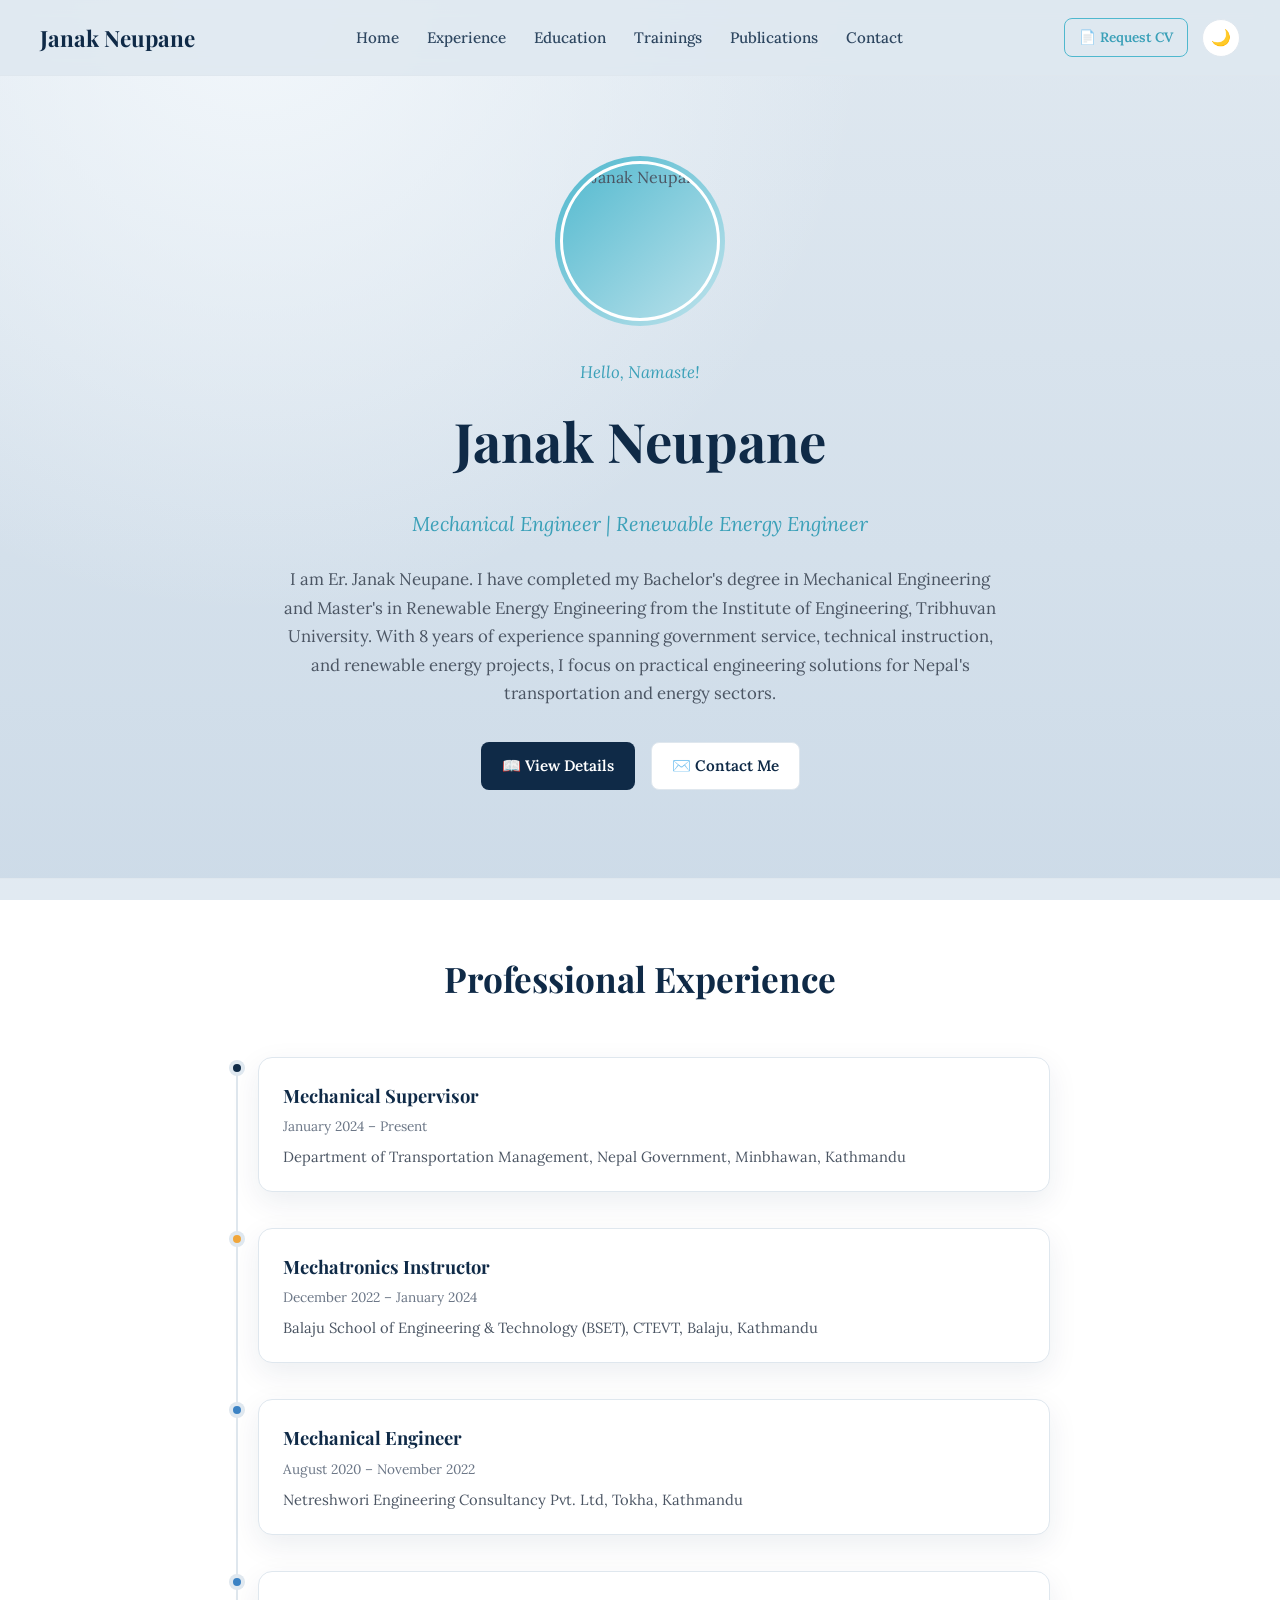
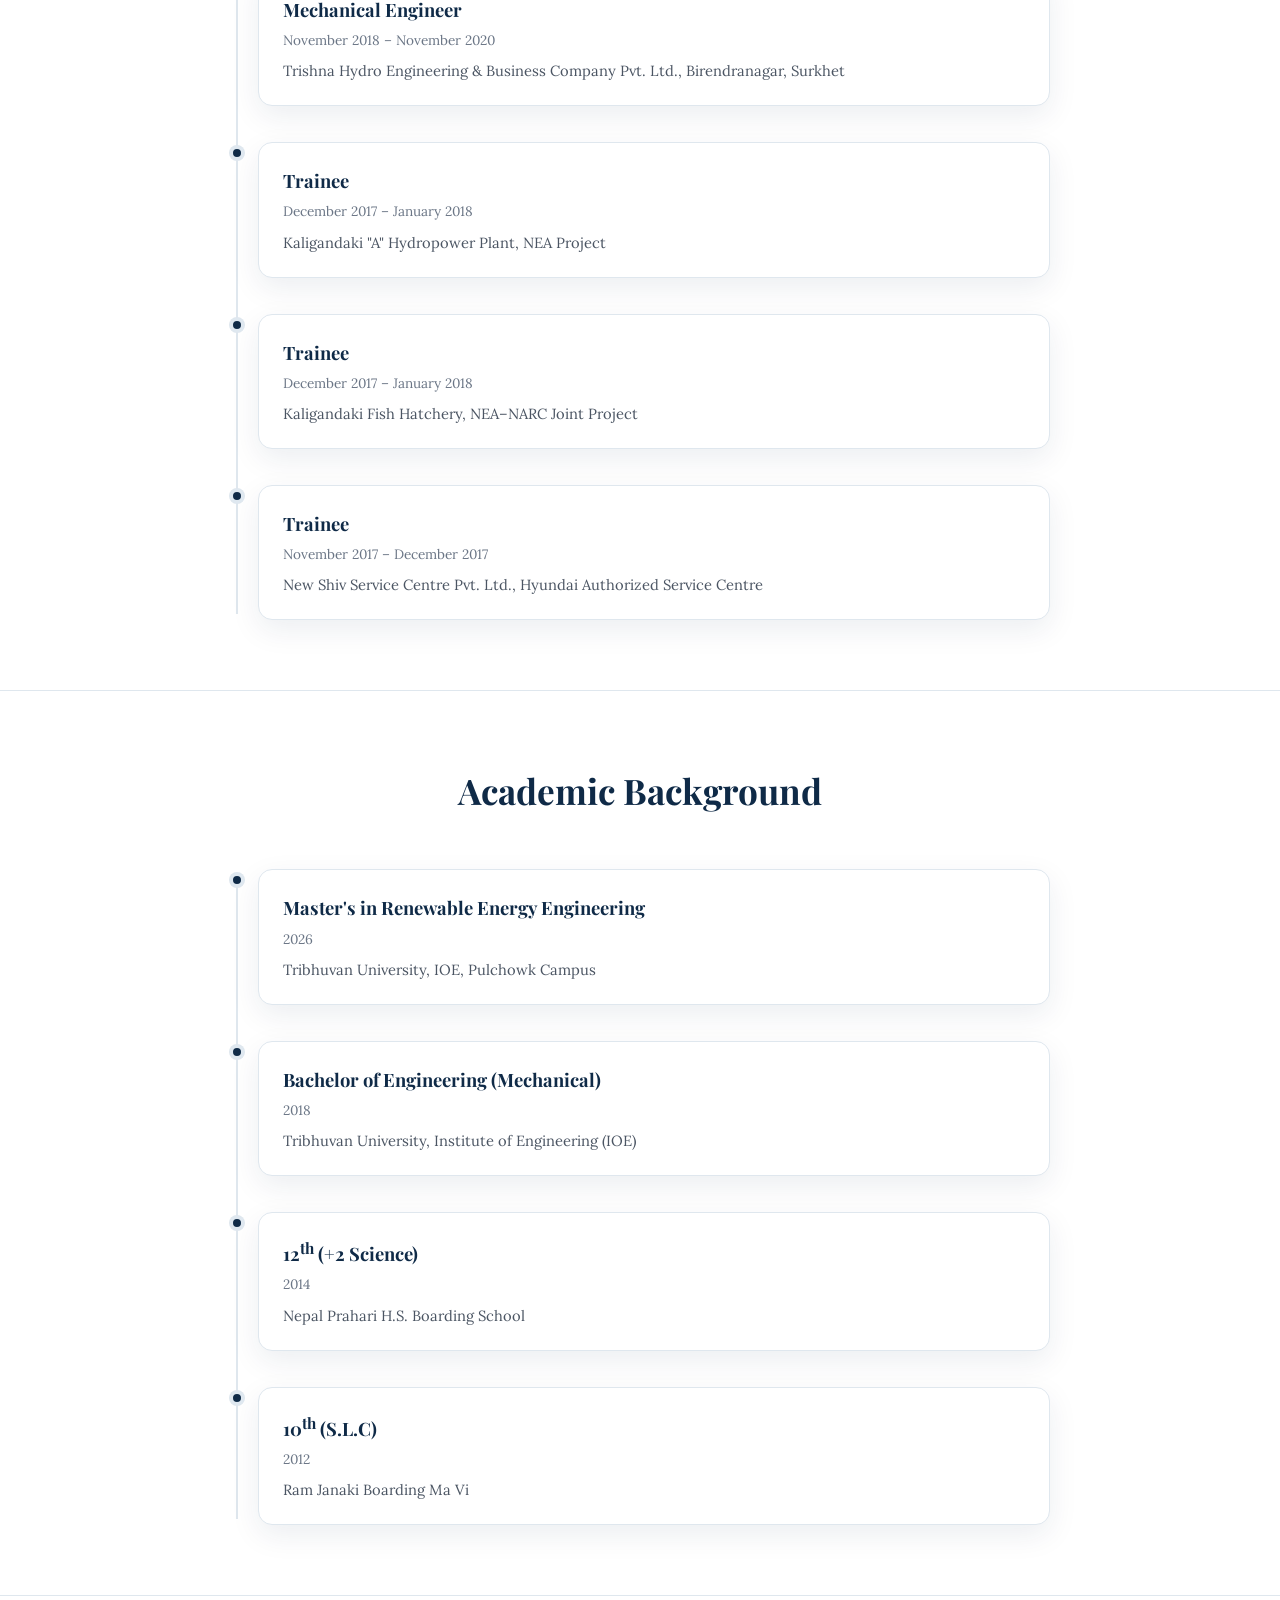
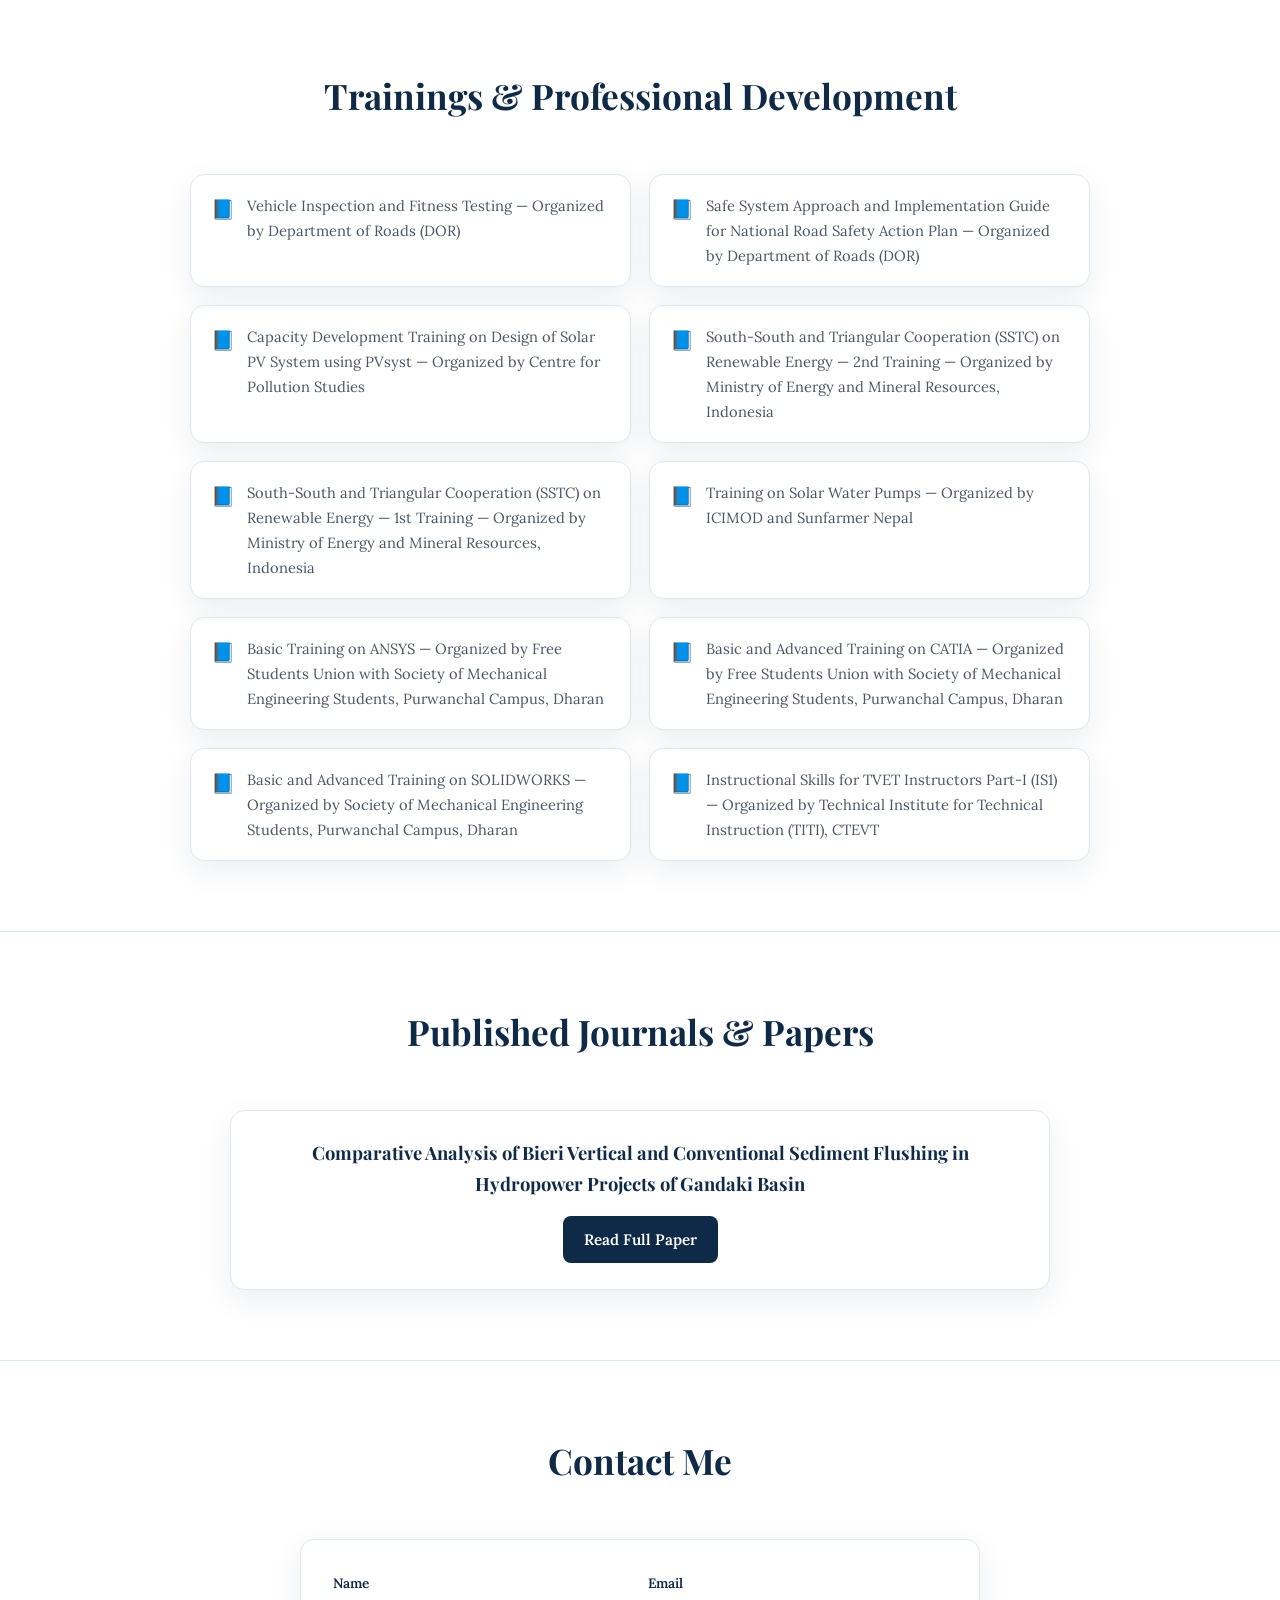
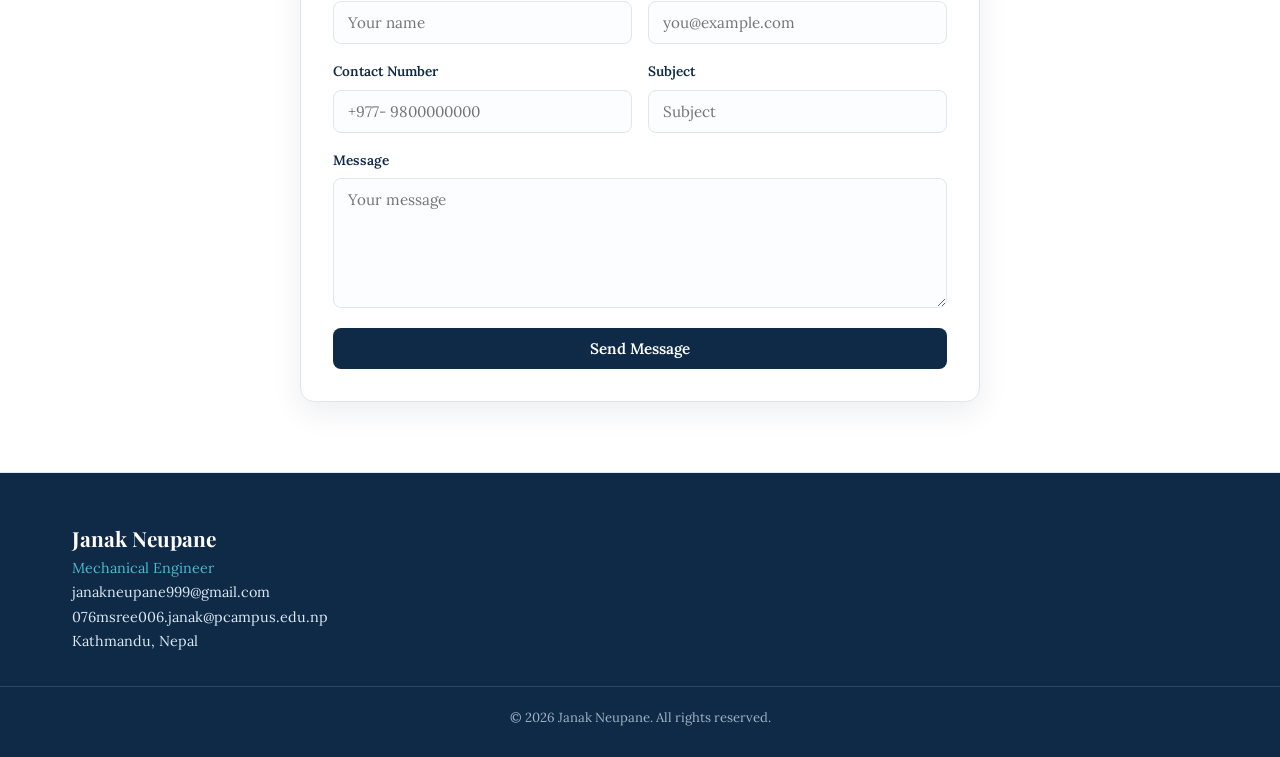
==== commit c1c40894: "Add files via upload" ====
--- a/index.html
+++ b/index.html
@@ -1,20 +1,449 @@
-
-
-<!DOCTYPE html>
-<html lang="en">
-  <head>
-    
-    <meta charset="utf-8">
-    <meta name="viewport" content="width=device-width, initial-scale=1, shrink-to-fit=no">
-    <style>
-      body {
-        background-color: black;
-        margin: 0;
-        padding: 0;
-      }
-    </style>
-  </head>
-  <body>
-    
-  </body>
-</html>
+<!DOCTYPE html>
+<html lang="en">
+<head>
+<meta charset="UTF-8">
+<meta name="viewport" content="width=device-width, initial-scale=1">
+<title>Janak Neupane | Mechanical Engineer | Nepal</title>
+<meta name="description" content="Janak Neupane is a Mechanical Engineer from Nepal with experience in government service, renewable energy, vehicle inspection, and engineering education.">
+<meta name="keywords" content="Janak Neupane, Mechanical Engineer Nepal, Renewable Energy Engineer, Vehicle Inspection Nepal">
+<link rel="icon" type="image/x-icon" href="favicon.ico">
+<link rel="icon" type="image/png" sizes="16x16" href="favicon-16x16.png">
+<link rel="icon" type="image/png" sizes="32x32" href="favicon-32x32.png">
+<link rel="apple-touch-icon" sizes="180x180" href="apple-touch-icon.png">
+<link rel="icon" type="image/png" sizes="192x192" href="android-chrome-192x192.png">
+<link rel="preconnect" href="https://fonts.googleapis.com">
+<link rel="preconnect" href="https://fonts.gstatic.com" crossorigin>
+<link href="https://fonts.googleapis.com/css2?family=Lora:ital,wght@0,400;0,500;0,600;0,700;1,400&family=Playfair+Display:wght@600;700;800&display=swap" rel="stylesheet">
+<style>
+  :root{
+    --bg-1:#dfe8f0;
+    --bg-2:#cddbe8;
+    --navy:#0f2a47;
+    --navy-soft:#173a5e;
+    --teal:#4fb8ce;
+    --teal-dark:#3aa0b8;
+    --text-body:#4b5563;
+    --text-muted:#6b7686;
+    --card:#ffffff;
+    --border:#dfe7ee;
+    --tag-bg:#dcebf5;
+    --amber:#f0a63b;
+    --blue-dot:#3b82c4;
+    --shadow: 0 10px 30px rgba(15,42,71,0.08);
+    --radius: 14px;
+  }
+
+  *{box-sizing:border-box;}
+  html{scroll-behavior:smooth;}
+  body{
+    margin:0;
+    font-family:'Lora', Georgia, serif;
+    color:var(--text-body);
+    background:
+      radial-gradient(circle at 20% 0%, #f2f7fb 0%, transparent 45%),
+      linear-gradient(180deg, var(--bg-1) 0%, var(--bg-2) 100%);
+    background-attachment: fixed;
+    line-height:1.7;
+  }
+
+  h1,h2,h3,.brand{
+    font-family:'Playfair Display', 'Lora', serif;
+    color:var(--navy);
+    margin:0;
+  }
+
+  a{ color:inherit; text-decoration:none; }
+
+  .container{
+    max-width:1200px;
+    margin:0 auto;
+    padding:0 32px;
+  }
+
+  /* ---------- Header ---------- */
+  header{
+    position:sticky;
+    top:0;
+    z-index:50;
+    background:rgba(223,232,240,0.85);
+    backdrop-filter:blur(10px);
+    border-bottom:1px solid var(--border);
+  }
+  .nav-row{
+    display:flex;
+    align-items:center;
+    justify-content:space-between;
+    padding:18px 0;
+    gap:24px;
+  }
+  .brand{ font-size:1.4rem; font-weight:700; white-space:nowrap; }
+  nav.links{
+    display:flex;
+    gap:28px;
+    flex-wrap:wrap;
+    font-size:0.95rem;
+    font-weight:500;
+  }
+  nav.links a{
+    color:var(--navy);
+    opacity:0.85;
+    transition:opacity .2s, color .2s;
+  }
+  nav.links a:hover{ opacity:1; color:var(--teal-dark); }
+  .nav-actions{ display:flex; align-items:center; gap:14px; }
+
+  .btn{
+    display:inline-flex;
+    align-items:center;
+    gap:8px;
+    padding:10px 20px;
+    border-radius:8px;
+    font-family:'Lora', serif;
+    font-weight:600;
+    font-size:0.95rem;
+    cursor:pointer;
+    border:1px solid transparent;
+    transition:transform .15s ease, box-shadow .15s ease, background .15s ease;
+  }
+  .btn:hover{ transform:translateY(-1px); }
+  .btn-navy{ background:var(--navy); color:#fff; }
+  .btn-navy:hover{ background:var(--navy-soft); box-shadow:0 8px 18px rgba(15,42,71,0.25); }
+  .btn-outline{ background:#fff; color:var(--navy); border-color:var(--border); }
+  .btn-outline:hover{ border-color:var(--teal); color:var(--teal-dark); }
+  .btn-teal-outline{ background:transparent; color:var(--teal-dark); border-color:var(--teal); }
+  .btn-teal-outline:hover{ background:var(--teal); color:#fff; }
+  .btn-sm{ padding:7px 14px; font-size:0.85rem; }
+  .btn-block{ width:100%; justify-content:center; }
+
+  .icon-toggle{
+    width:38px; height:38px;
+    display:flex; align-items:center; justify-content:center;
+    border-radius:50%;
+    border:1px solid var(--border);
+    background:#fff;
+    cursor:pointer;
+    color:var(--navy);
+    flex:0 0 auto;
+  }
+
+  /* ---------- Hero ---------- */
+  .hero{ position:relative; padding:80px 0 60px; }
+  .hero-inner{ display:flex; justify-content:center; }
+  .hero-main{ text-align:center; }
+  .avatar-wrap{
+    width:170px; height:170px; border-radius:50%; margin:0 auto 32px; padding:5px;
+    background:linear-gradient(135deg, var(--teal), #bfe3ec);
+  }
+  .avatar-wrap img{ width:100%; height:100%; border-radius:50%; object-fit:cover; display:block; border:3px solid #fff; }
+  .hero-eyebrow{ color:var(--teal-dark); font-style:italic; font-size:1.05rem; margin-bottom:8px; }
+  .hero-main h1{ font-size:3.4rem; margin-bottom:14px; }
+  .role-line{ color:var(--teal-dark); font-size:1.25rem; font-style:italic; margin-bottom:24px; }
+  .hero-desc{ max-width:720px; margin:0 auto 34px; font-size:1.05rem; color:var(--text-body); }
+  .hero-cta{ display:flex; gap:16px; justify-content:center; flex-wrap:wrap; margin-bottom:28px; }
+  .scroll-hint{ display:block; font-size:0.85rem; color:var(--text-muted); text-align:center; }
+
+  /* ---------- Section shell ---------- */
+  section{ padding:70px 0; }
+  .section-head{ text-align:center; max-width:640px; margin:0 auto 48px; }
+  .section-head h2{ font-size:2.2rem; margin-bottom:12px; }
+  .section-head p{ color:var(--text-muted); font-size:1rem; }
+  .section-alt{ background:rgba(255,255,255,0.4); border-top:1px solid var(--border); border-bottom:1px solid var(--border); }
+
+  /* ---------- Timeline ---------- */
+  .timeline{ position:relative; max-width:820px; margin:0 auto; padding-left:28px; }
+  .timeline::before{ content:""; position:absolute; left:6px; top:6px; bottom:6px; width:2px; background:var(--border); }
+  .t-item{ position:relative; padding-bottom:36px; }
+  .t-item:last-child{ padding-bottom:0; }
+  .t-dot{ position:absolute; left:-28px; top:4px; width:14px; height:14px; border-radius:50%; background:var(--navy); border:3px solid var(--bg-1); box-shadow:0 0 0 1px var(--border); }
+  .t-dot.amber{ background:var(--amber); }
+  .t-dot.blue{ background:var(--blue-dot); }
+  .t-card{ background:var(--card); border:1px solid var(--border); border-radius:var(--radius); padding:22px 24px; box-shadow:var(--shadow); }
+  .t-card h3{ font-size:1.15rem; margin-bottom:4px; }
+  .t-meta{ font-size:0.85rem; color:var(--text-muted); margin-bottom:6px; }
+  .t-card p.company{ margin:0; font-size:0.92rem; color:var(--text-body); }
+
+  /* ---------- Trainings ---------- */
+  .training-grid{ display:grid; grid-template-columns:repeat(2,1fr); gap:18px; max-width:900px; margin:0 auto; }
+  .training-tile{
+    background:var(--card); border:1px solid var(--border); border-radius:var(--radius);
+    padding:18px 20px; box-shadow:var(--shadow); font-size:0.92rem; display:flex; gap:12px; align-items:flex-start;
+  }
+  .training-tile .ico{ font-size:1.2rem; flex:0 0 auto; }
+
+  /* ---------- Publications ---------- */
+  .pub-list{ max-width:820px; margin:0 auto; display:flex; flex-direction:column; gap:20px; }
+  .pub-card{ background:var(--card); border:1px solid var(--border); border-radius:var(--radius); padding:26px 28px; box-shadow:var(--shadow); text-align:center; }
+  .pub-card h3{ font-size:1.15rem; margin-bottom:16px; }
+
+  /* ---------- Contact ---------- */
+  form.contact-form{
+    max-width:680px; margin:0 auto;
+    background:var(--card); border:1px solid var(--border); border-radius:var(--radius);
+    padding:32px; box-shadow:var(--shadow);
+  }
+  .form-row{ display:grid; grid-template-columns:1fr 1fr; gap:16px; margin-bottom:16px; }
+  .field{ display:flex; flex-direction:column; gap:6px; }
+  .field label{ font-size:0.85rem; font-weight:600; color:var(--navy); }
+  .field input, .field textarea{
+    font-family:'Lora', serif; padding:11px 14px; border:1px solid var(--border);
+    border-radius:8px; background:#fbfdff; font-size:0.95rem; color:var(--text-body);
+  }
+  .field input:focus, .field textarea:focus{ outline:2px solid var(--teal); border-color:var(--teal); }
+  .field textarea{ min-height:130px; resize:vertical; }
+  .form-note{ font-size:0.8rem; color:var(--text-muted); margin-top:14px; text-align:center; }
+
+  /* ---------- Footer ---------- */
+  footer{ background:var(--navy); color:#dbe7f1; padding:48px 0 28px; font-size:0.9rem; }
+  footer h3{ color:#fff; font-size:1.3rem; }
+  footer .foot-role{ color:var(--teal); display:block; }
+  .foot-grid{ display:flex; justify-content:space-between; flex-wrap:wrap; gap:24px; }
+  .foot-links{ display:flex; gap:18px; }
+  .foot-links a{ color:#dbe7f1; opacity:.85; }
+  .foot-links a:hover{ opacity:1; color:var(--teal); }
+  .foot-bottom{ margin-top:32px; padding-top:20px; border-top:1px solid rgba(255,255,255,0.12); text-align:center; color:#9fb2c4; font-size:0.82rem; }
+
+  /* ---------- Responsive ---------- */
+  @media (max-width: 980px){
+    nav.links{ display:none; }
+    .training-grid{ grid-template-columns:1fr; }
+    .form-row{ grid-template-columns:1fr; }
+  }
+  @media (max-width: 560px){
+    .hero-main h1{ font-size:2.3rem; }
+  }
+</style>
+</head>
+<body>
+
+<header>
+  <div class="container nav-row">
+    <a href="#home" class="brand">Janak Neupane</a>
+    <nav class="links">
+      <a href="#home">Home</a>
+      <a href="#experience">Experience</a>
+      <a href="#education">Education</a>
+      <a href="#trainings">Trainings</a>
+      <a href="#publications">Publications</a>
+      <a href="#contact">Contact</a>
+    </nav>
+    <div class="nav-actions">
+      <a class="btn btn-teal-outline btn-sm" href="https://drive.google.com/file/d/1mmIPu6iLouvnfsukrumXLpMxL8Rhu5fm/view?usp=drive_link" target="_blank" rel="noopener">📄 Request CV</a>
+      <div class="icon-toggle" title="Toggle theme">🌙</div>
+    </div>
+  </div>
+</header>
+
+<section class="hero" id="home">
+  <div class="container hero-inner">
+    <div class="hero-main">
+      <div class="avatar-wrap">
+        <img src="assets/images/profile.png" alt="Janak Neupane">
+      </div>
+      <p class="hero-eyebrow">Hello, Namaste!</p>
+      <h1>Janak Neupane</h1>
+      <p class="role-line">Mechanical Engineer | Renewable Energy Engineer</p>
+      <p class="hero-desc">
+        I am Er. Janak Neupane. I have completed my Bachelor's degree in Mechanical Engineering and
+        Master's in Renewable Energy Engineering from the Institute of Engineering, Tribhuvan University.
+        With 8 years of experience spanning government service, technical instruction, and renewable
+        energy projects, I focus on practical engineering solutions for Nepal's transportation and energy sectors.
+      </p>
+      <div class="hero-cta">
+        <a href="#experience" class="btn btn-navy">📖 View Details</a>
+        <a href="#contact" class="btn btn-outline">✉️ Contact Me</a>
+      </div>
+    </div>
+  </div>
+</section>
+
+<section id="experience" class="section-alt">
+  <div class="container">
+    <div class="section-head">
+      <h2>Professional Experience</h2>
+    </div>
+    <div class="timeline">
+      <div class="t-item">
+        <span class="t-dot"></span>
+        <div class="t-card">
+          <h3>Mechanical Supervisor</h3>
+          <div class="t-meta">January 2024 – Present</div>
+          <p class="company">Department of Transportation Management, Nepal Government, Minbhawan, Kathmandu</p>
+        </div>
+      </div>
+      <div class="t-item">
+        <span class="t-dot amber"></span>
+        <div class="t-card">
+          <h3>Mechatronics Instructor</h3>
+          <div class="t-meta">December 2022 – January 2024</div>
+          <p class="company">Balaju School of Engineering & Technology (BSET), CTEVT, Balaju, Kathmandu</p>
+        </div>
+      </div>
+      <div class="t-item">
+        <span class="t-dot blue"></span>
+      <div class="t-card">
+          <h3>Mechanical Engineer</h3>
+          <div class="t-meta">August 2020 – November 2022</div>
+          <p class="company">Netreshwori Engineering Consultancy Pvt. Ltd, Tokha, Kathmandu</p>
+        </div>
+      </div>
+        <div class="t-item">
+        <span class="t-dot blue"></span>
+          <div class="t-card">
+          <h3>Mechanical Engineer</h3>
+          <div class="t-meta">November 2018 – November 2020</div>
+          <p class="company">Trishna Hydro Engineering & Business Company Pvt. Ltd., Birendranagar, Surkhet</p>
+        </div>
+      </div>
+      <div class="t-item">
+        <span class="t-dot"></span>
+        <div class="t-card">
+          <h3>Trainee</h3>
+          <div class="t-meta">December 2017 – January 2018</div>
+          <p class="company">Kaligandaki "A" Hydropower Plant, NEA Project</p>
+        </div>
+      </div>
+      <div class="t-item">
+        <span class="t-dot"></span>
+        <div class="t-card">
+          <h3>Trainee</h3>
+          <div class="t-meta">December 2017 – January 2018</div>
+          <p class="company">Kaligandaki Fish Hatchery, NEA–NARC Joint Project</p>
+        </div>
+      </div>
+      <div class="t-item">
+        <span class="t-dot"></span>
+        <div class="t-card">
+          <h3>Trainee</h3>
+          <div class="t-meta">November 2017 – December 2017</div>
+          <p class="company">New Shiv Service Centre Pvt. Ltd., Hyundai Authorized Service Centre</p>
+        </div>
+      </div>
+    </div>
+  </div>
+</section>
+
+<section id="education">
+  <div class="container">
+    <div class="section-head">
+      <h2>Academic Background</h2>
+    </div>
+    <div class="timeline">
+      <div class="t-item">
+        <span class="t-dot"></span>
+        <div class="t-card">
+          <h3>Master's in Renewable Energy Engineering</h3>
+          <div class="t-meta">2026</div>
+          <p class="company">Tribhuvan University, IOE, Pulchowk Campus</p>
+        </div>
+      </div>
+      <div class="t-item">
+        <span class="t-dot"></span>
+        <div class="t-card">
+          <h3>Bachelor of Engineering (Mechanical)</h3>
+          <div class="t-meta">2018</div>
+          <p class="company">Tribhuvan University, Institute of Engineering (IOE)</p>
+        </div>
+      </div>
+      <div class="t-item">
+        <span class="t-dot"></span>
+        <div class="t-card">
+          <h3>12<sup>th</sup> (+2 Science)</h3>
+          <div class="t-meta">2014</div>
+          <p class="company">Nepal Prahari H.S. Boarding School</p>
+        </div>
+      </div>
+      <div class="t-item">
+        <span class="t-dot"></span>
+        <div class="t-card">
+          <h3>10<sup>th</sup></sup> (S.L.C)</h3>
+          <div class="t-meta">2012</div>
+          <p class="company">Ram Janaki Boarding Ma Vi</p>
+        </div>
+      </div>
+    </div>
+  </div>
+</section>
+
+<section id="trainings" class="section-alt">
+  <div class="container">
+    <div class="section-head">
+      <h2>Trainings & Professional Development</h2>
+    </div>
+    <div class="training-grid">
+      <div class="training-tile"><span class="ico">📘</span><span>Vehicle Inspection and Fitness Testing — Organized by Department of Roads (DOR)</span></div>
+      <div class="training-tile"><span class="ico">📘</span><span>Safe System Approach and Implementation Guide for National Road Safety Action Plan — Organized by Department of Roads (DOR)</span></div>
+      <div class="training-tile"><span class="ico">📘</span><span>Capacity Development Training on Design of Solar PV System using PVsyst — Organized by Centre for Pollution Studies</span></div>
+      <div class="training-tile"><span class="ico">📘</span><span>South-South and Triangular Cooperation (SSTC) on Renewable Energy — 2nd Training — Organized by Ministry of Energy and Mineral Resources, Indonesia</span></div>
+      <div class="training-tile"><span class="ico">📘</span><span>South-South and Triangular Cooperation (SSTC) on Renewable Energy — 1st Training — Organized by Ministry of Energy and Mineral Resources, Indonesia</span></div>
+      <div class="training-tile"><span class="ico">📘</span><span>Training on Solar Water Pumps — Organized by ICIMOD and Sunfarmer Nepal</span></div>
+      <div class="training-tile"><span class="ico">📘</span><span>Basic Training on ANSYS — Organized by Free Students Union with Society of Mechanical Engineering Students, Purwanchal Campus, Dharan</span></div>
+      <div class="training-tile"><span class="ico">📘</span><span>Basic and Advanced Training on CATIA — Organized by Free Students Union with Society of Mechanical Engineering Students, Purwanchal Campus, Dharan</span></div>
+      <div class="training-tile"><span class="ico">📘</span><span>Basic and Advanced Training on SOLIDWORKS — Organized by Society of Mechanical Engineering Students, Purwanchal Campus, Dharan</span></div>
+      <div class="training-tile"><span class="ico">📘</span><span>Instructional Skills for TVET Instructors Part-I (IS1) — Organized by Technical Institute for Technical Instruction (TITI), CTEVT </span></div>
+    </div>
+  </div>
+</section>
+
+<section id="publications">
+  <div class="container">
+    <div class="section-head">
+      <h2>Published Journals & Papers</h2>
+    </div>
+    <div class="pub-list">
+      <div class="pub-card">
+        <h3>Comparative Analysis of Bieri Vertical and Conventional Sediment Flushing in Hydropower Projects of Gandaki Basin</h3>
+        <a class="btn btn-navy" href="https://elibrary.tucl.edu.np/items/e3bd5677-666b-4122-8eba-b2fefda836cf" target="_blank" rel="noopener">Read Full Paper</a>
+      </div>
+    </div>
+  </div>
+</section>
+
+<section id="contact" class="section-alt">
+  <div class="container">
+    <div class="section-head">
+      <h2>Contact Me</h2>
+    </div>
+
+    <form class="contact-form" action="https://formspree.io/f/xqergpzv" method="POST">
+      <div class="form-row">
+        <div class="field"><label for="name">Name</label><input type="text" id="name" name="name" placeholder="Your name" required></div>
+        <div class="field"><label for="email">Email</label><input type="email" id="email" name="email" placeholder="you@example.com" required></div>
+      </div>
+      <div class="form-row">
+        <div class="field"><label for="phone">Contact Number</label><input type="tel" id="phone" name="phone" placeholder="+977- 9800000000"></div>
+        <div class="field">
+          <label for="subject">Subject</label>
+          <input type="text" id="subject" name="_subject" placeholder="Subject">
+        </div>
+      </div>
+      <div class="field" style="margin-bottom:20px;">
+        <label for="message">Message</label>
+        <textarea id="message" name="message" placeholder="Your message" required></textarea>
+      </div>
+      <!-- honeypot field to reduce spam, hidden from real users -->
+      <input type="text" name="_gotcha" style="display:none" tabindex="-1" autocomplete="off">
+      <button type="submit" class="btn btn-navy btn-block">Send Message</button>
+      
+    </form>
+  </div>
+</section>
+
+<footer>
+  <div class="container foot-grid">
+    <div>
+      <h3>Janak Neupane</h3>
+      <span class="foot-role">Mechanical Engineer</span>
+      <div>janakneupane999@gmail.com</div>
+        <div>076msree006.janak@pcampus.edu.np</div>
+      <div>Kathmandu, Nepal</div>
+    </div>
+  </div>
+  <div class="foot-bottom">© <span id="year"></span> Janak Neupane. All rights reserved.</div>
+</footer>
+
+<script>
+  document.getElementById('year').textContent = new Date().getFullYear();
+</script>
+
+</body>
+</html>
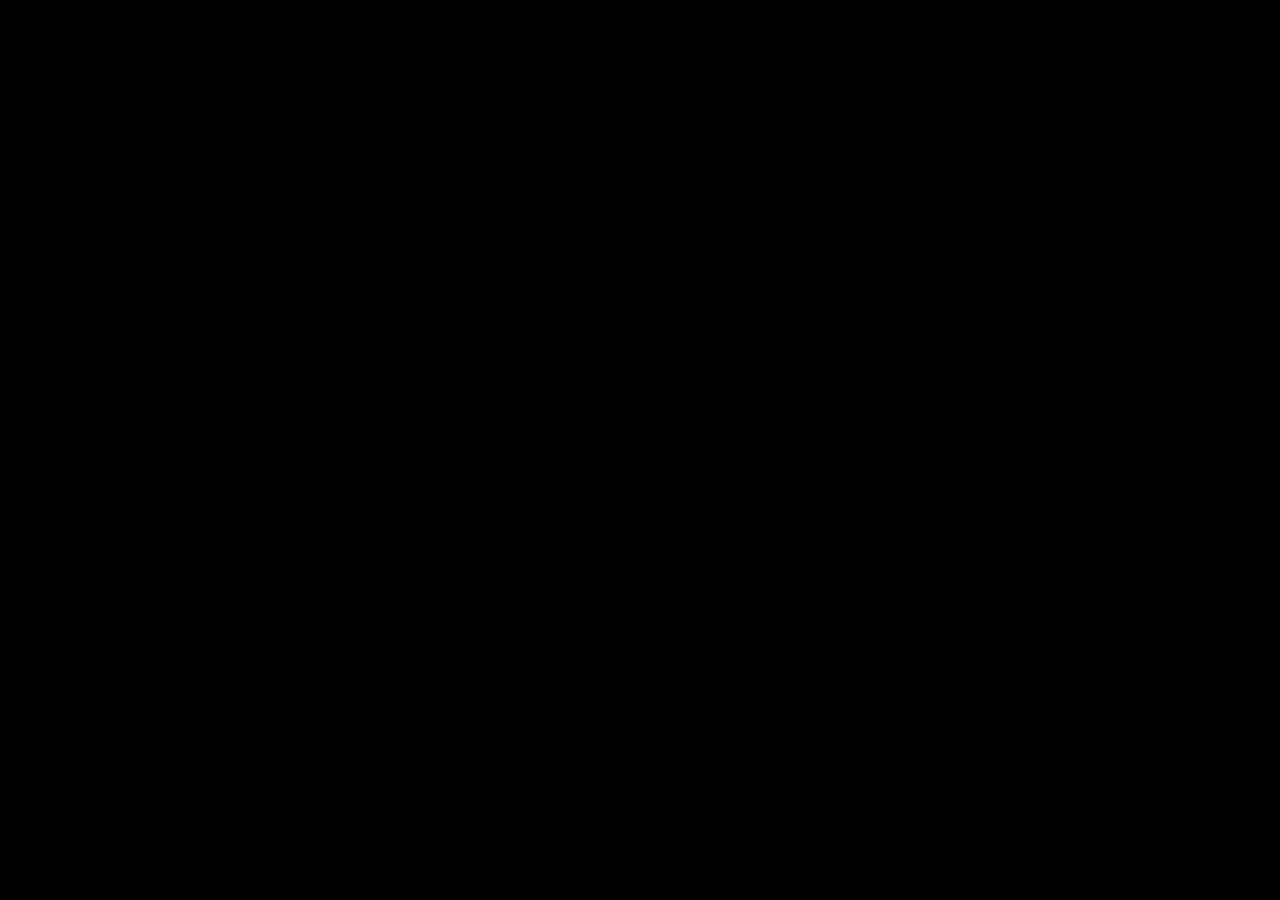
==== commit 9805e211: "Add files via upload" ====
--- a/index.html
+++ b/index.html
@@ -1,449 +1,20 @@
-<!DOCTYPE html>
-<html lang="en">
-<head>
-<meta charset="UTF-8">
-<meta name="viewport" content="width=device-width, initial-scale=1">
-<title>Janak Neupane | Mechanical Engineer | Nepal</title>
-<meta name="description" content="Janak Neupane is a Mechanical Engineer from Nepal with experience in government service, renewable energy, vehicle inspection, and engineering education.">
-<meta name="keywords" content="Janak Neupane, Mechanical Engineer Nepal, Renewable Energy Engineer, Vehicle Inspection Nepal">
-<link rel="icon" type="image/x-icon" href="favicon.ico">
-<link rel="icon" type="image/png" sizes="16x16" href="favicon-16x16.png">
-<link rel="icon" type="image/png" sizes="32x32" href="favicon-32x32.png">
-<link rel="apple-touch-icon" sizes="180x180" href="apple-touch-icon.png">
-<link rel="icon" type="image/png" sizes="192x192" href="android-chrome-192x192.png">
-<link rel="preconnect" href="https://fonts.googleapis.com">
-<link rel="preconnect" href="https://fonts.gstatic.com" crossorigin>
-<link href="https://fonts.googleapis.com/css2?family=Lora:ital,wght@0,400;0,500;0,600;0,700;1,400&family=Playfair+Display:wght@600;700;800&display=swap" rel="stylesheet">
-<style>
-  :root{
-    --bg-1:#dfe8f0;
-    --bg-2:#cddbe8;
-    --navy:#0f2a47;
-    --navy-soft:#173a5e;
-    --teal:#4fb8ce;
-    --teal-dark:#3aa0b8;
-    --text-body:#4b5563;
-    --text-muted:#6b7686;
-    --card:#ffffff;
-    --border:#dfe7ee;
-    --tag-bg:#dcebf5;
-    --amber:#f0a63b;
-    --blue-dot:#3b82c4;
-    --shadow: 0 10px 30px rgba(15,42,71,0.08);
-    --radius: 14px;
-  }
-
-  *{box-sizing:border-box;}
-  html{scroll-behavior:smooth;}
-  body{
-    margin:0;
-    font-family:'Lora', Georgia, serif;
-    color:var(--text-body);
-    background:
-      radial-gradient(circle at 20% 0%, #f2f7fb 0%, transparent 45%),
-      linear-gradient(180deg, var(--bg-1) 0%, var(--bg-2) 100%);
-    background-attachment: fixed;
-    line-height:1.7;
-  }
-
-  h1,h2,h3,.brand{
-    font-family:'Playfair Display', 'Lora', serif;
-    color:var(--navy);
-    margin:0;
-  }
-
-  a{ color:inherit; text-decoration:none; }
-
-  .container{
-    max-width:1200px;
-    margin:0 auto;
-    padding:0 32px;
-  }
-
-  /* ---------- Header ---------- */
-  header{
-    position:sticky;
-    top:0;
-    z-index:50;
-    background:rgba(223,232,240,0.85);
-    backdrop-filter:blur(10px);
-    border-bottom:1px solid var(--border);
-  }
-  .nav-row{
-    display:flex;
-    align-items:center;
-    justify-content:space-between;
-    padding:18px 0;
-    gap:24px;
-  }
-  .brand{ font-size:1.4rem; font-weight:700; white-space:nowrap; }
-  nav.links{
-    display:flex;
-    gap:28px;
-    flex-wrap:wrap;
-    font-size:0.95rem;
-    font-weight:500;
-  }
-  nav.links a{
-    color:var(--navy);
-    opacity:0.85;
-    transition:opacity .2s, color .2s;
-  }
-  nav.links a:hover{ opacity:1; color:var(--teal-dark); }
-  .nav-actions{ display:flex; align-items:center; gap:14px; }
-
-  .btn{
-    display:inline-flex;
-    align-items:center;
-    gap:8px;
-    padding:10px 20px;
-    border-radius:8px;
-    font-family:'Lora', serif;
-    font-weight:600;
-    font-size:0.95rem;
-    cursor:pointer;
-    border:1px solid transparent;
-    transition:transform .15s ease, box-shadow .15s ease, background .15s ease;
-  }
-  .btn:hover{ transform:translateY(-1px); }
-  .btn-navy{ background:var(--navy); color:#fff; }
-  .btn-navy:hover{ background:var(--navy-soft); box-shadow:0 8px 18px rgba(15,42,71,0.25); }
-  .btn-outline{ background:#fff; color:var(--navy); border-color:var(--border); }
-  .btn-outline:hover{ border-color:var(--teal); color:var(--teal-dark); }
-  .btn-teal-outline{ background:transparent; color:var(--teal-dark); border-color:var(--teal); }
-  .btn-teal-outline:hover{ background:var(--teal); color:#fff; }
-  .btn-sm{ padding:7px 14px; font-size:0.85rem; }
-  .btn-block{ width:100%; justify-content:center; }
-
-  .icon-toggle{
-    width:38px; height:38px;
-    display:flex; align-items:center; justify-content:center;
-    border-radius:50%;
-    border:1px solid var(--border);
-    background:#fff;
-    cursor:pointer;
-    color:var(--navy);
-    flex:0 0 auto;
-  }
-
-  /* ---------- Hero ---------- */
-  .hero{ position:relative; padding:80px 0 60px; }
-  .hero-inner{ display:flex; justify-content:center; }
-  .hero-main{ text-align:center; }
-  .avatar-wrap{
-    width:170px; height:170px; border-radius:50%; margin:0 auto 32px; padding:5px;
-    background:linear-gradient(135deg, var(--teal), #bfe3ec);
-  }
-  .avatar-wrap img{ width:100%; height:100%; border-radius:50%; object-fit:cover; display:block; border:3px solid #fff; }
-  .hero-eyebrow{ color:var(--teal-dark); font-style:italic; font-size:1.05rem; margin-bottom:8px; }
-  .hero-main h1{ font-size:3.4rem; margin-bottom:14px; }
-  .role-line{ color:var(--teal-dark); font-size:1.25rem; font-style:italic; margin-bottom:24px; }
-  .hero-desc{ max-width:720px; margin:0 auto 34px; font-size:1.05rem; color:var(--text-body); }
-  .hero-cta{ display:flex; gap:16px; justify-content:center; flex-wrap:wrap; margin-bottom:28px; }
-  .scroll-hint{ display:block; font-size:0.85rem; color:var(--text-muted); text-align:center; }
-
-  /* ---------- Section shell ---------- */
-  section{ padding:70px 0; }
-  .section-head{ text-align:center; max-width:640px; margin:0 auto 48px; }
-  .section-head h2{ font-size:2.2rem; margin-bottom:12px; }
-  .section-head p{ color:var(--text-muted); font-size:1rem; }
-  .section-alt{ background:rgba(255,255,255,0.4); border-top:1px solid var(--border); border-bottom:1px solid var(--border); }
-
-  /* ---------- Timeline ---------- */
-  .timeline{ position:relative; max-width:820px; margin:0 auto; padding-left:28px; }
-  .timeline::before{ content:""; position:absolute; left:6px; top:6px; bottom:6px; width:2px; background:var(--border); }
-  .t-item{ position:relative; padding-bottom:36px; }
-  .t-item:last-child{ padding-bottom:0; }
-  .t-dot{ position:absolute; left:-28px; top:4px; width:14px; height:14px; border-radius:50%; background:var(--navy); border:3px solid var(--bg-1); box-shadow:0 0 0 1px var(--border); }
-  .t-dot.amber{ background:var(--amber); }
-  .t-dot.blue{ background:var(--blue-dot); }
-  .t-card{ background:var(--card); border:1px solid var(--border); border-radius:var(--radius); padding:22px 24px; box-shadow:var(--shadow); }
-  .t-card h3{ font-size:1.15rem; margin-bottom:4px; }
-  .t-meta{ font-size:0.85rem; color:var(--text-muted); margin-bottom:6px; }
-  .t-card p.company{ margin:0; font-size:0.92rem; color:var(--text-body); }
-
-  /* ---------- Trainings ---------- */
-  .training-grid{ display:grid; grid-template-columns:repeat(2,1fr); gap:18px; max-width:900px; margin:0 auto; }
-  .training-tile{
-    background:var(--card); border:1px solid var(--border); border-radius:var(--radius);
-    padding:18px 20px; box-shadow:var(--shadow); font-size:0.92rem; display:flex; gap:12px; align-items:flex-start;
-  }
-  .training-tile .ico{ font-size:1.2rem; flex:0 0 auto; }
-
-  /* ---------- Publications ---------- */
-  .pub-list{ max-width:820px; margin:0 auto; display:flex; flex-direction:column; gap:20px; }
-  .pub-card{ background:var(--card); border:1px solid var(--border); border-radius:var(--radius); padding:26px 28px; box-shadow:var(--shadow); text-align:center; }
-  .pub-card h3{ font-size:1.15rem; margin-bottom:16px; }
-
-  /* ---------- Contact ---------- */
-  form.contact-form{
-    max-width:680px; margin:0 auto;
-    background:var(--card); border:1px solid var(--border); border-radius:var(--radius);
-    padding:32px; box-shadow:var(--shadow);
-  }
-  .form-row{ display:grid; grid-template-columns:1fr 1fr; gap:16px; margin-bottom:16px; }
-  .field{ display:flex; flex-direction:column; gap:6px; }
-  .field label{ font-size:0.85rem; font-weight:600; color:var(--navy); }
-  .field input, .field textarea{
-    font-family:'Lora', serif; padding:11px 14px; border:1px solid var(--border);
-    border-radius:8px; background:#fbfdff; font-size:0.95rem; color:var(--text-body);
-  }
-  .field input:focus, .field textarea:focus{ outline:2px solid var(--teal); border-color:var(--teal); }
-  .field textarea{ min-height:130px; resize:vertical; }
-  .form-note{ font-size:0.8rem; color:var(--text-muted); margin-top:14px; text-align:center; }
-
-  /* ---------- Footer ---------- */
-  footer{ background:var(--navy); color:#dbe7f1; padding:48px 0 28px; font-size:0.9rem; }
-  footer h3{ color:#fff; font-size:1.3rem; }
-  footer .foot-role{ color:var(--teal); display:block; }
-  .foot-grid{ display:flex; justify-content:space-between; flex-wrap:wrap; gap:24px; }
-  .foot-links{ display:flex; gap:18px; }
-  .foot-links a{ color:#dbe7f1; opacity:.85; }
-  .foot-links a:hover{ opacity:1; color:var(--teal); }
-  .foot-bottom{ margin-top:32px; padding-top:20px; border-top:1px solid rgba(255,255,255,0.12); text-align:center; color:#9fb2c4; font-size:0.82rem; }
-
-  /* ---------- Responsive ---------- */
-  @media (max-width: 980px){
-    nav.links{ display:none; }
-    .training-grid{ grid-template-columns:1fr; }
-    .form-row{ grid-template-columns:1fr; }
-  }
-  @media (max-width: 560px){
-    .hero-main h1{ font-size:2.3rem; }
-  }
-</style>
-</head>
-<body>
-
-<header>
-  <div class="container nav-row">
-    <a href="#home" class="brand">Janak Neupane</a>
-    <nav class="links">
-      <a href="#home">Home</a>
-      <a href="#experience">Experience</a>
-      <a href="#education">Education</a>
-      <a href="#trainings">Trainings</a>
-      <a href="#publications">Publications</a>
-      <a href="#contact">Contact</a>
-    </nav>
-    <div class="nav-actions">
-      <a class="btn btn-teal-outline btn-sm" href="https://drive.google.com/file/d/1mmIPu6iLouvnfsukrumXLpMxL8Rhu5fm/view?usp=drive_link" target="_blank" rel="noopener">📄 Request CV</a>
-      <div class="icon-toggle" title="Toggle theme">🌙</div>
-    </div>
-  </div>
-</header>
-
-<section class="hero" id="home">
-  <div class="container hero-inner">
-    <div class="hero-main">
-      <div class="avatar-wrap">
-        <img src="assets/images/profile.png" alt="Janak Neupane">
-      </div>
-      <p class="hero-eyebrow">Hello, Namaste!</p>
-      <h1>Janak Neupane</h1>
-      <p class="role-line">Mechanical Engineer | Renewable Energy Engineer</p>
-      <p class="hero-desc">
-        I am Er. Janak Neupane. I have completed my Bachelor's degree in Mechanical Engineering and
-        Master's in Renewable Energy Engineering from the Institute of Engineering, Tribhuvan University.
-        With 8 years of experience spanning government service, technical instruction, and renewable
-        energy projects, I focus on practical engineering solutions for Nepal's transportation and energy sectors.
-      </p>
-      <div class="hero-cta">
-        <a href="#experience" class="btn btn-navy">📖 View Details</a>
-        <a href="#contact" class="btn btn-outline">✉️ Contact Me</a>
-      </div>
-    </div>
-  </div>
-</section>
-
-<section id="experience" class="section-alt">
-  <div class="container">
-    <div class="section-head">
-      <h2>Professional Experience</h2>
-    </div>
-    <div class="timeline">
-      <div class="t-item">
-        <span class="t-dot"></span>
-        <div class="t-card">
-          <h3>Mechanical Supervisor</h3>
-          <div class="t-meta">January 2024 – Present</div>
-          <p class="company">Department of Transportation Management, Nepal Government, Minbhawan, Kathmandu</p>
-        </div>
-      </div>
-      <div class="t-item">
-        <span class="t-dot amber"></span>
-        <div class="t-card">
-          <h3>Mechatronics Instructor</h3>
-          <div class="t-meta">December 2022 – January 2024</div>
-          <p class="company">Balaju School of Engineering & Technology (BSET), CTEVT, Balaju, Kathmandu</p>
-        </div>
-      </div>
-      <div class="t-item">
-        <span class="t-dot blue"></span>
-      <div class="t-card">
-          <h3>Mechanical Engineer</h3>
-          <div class="t-meta">August 2020 – November 2022</div>
-          <p class="company">Netreshwori Engineering Consultancy Pvt. Ltd, Tokha, Kathmandu</p>
-        </div>
-      </div>
-        <div class="t-item">
-        <span class="t-dot blue"></span>
-          <div class="t-card">
-          <h3>Mechanical Engineer</h3>
-          <div class="t-meta">November 2018 – November 2020</div>
-          <p class="company">Trishna Hydro Engineering & Business Company Pvt. Ltd., Birendranagar, Surkhet</p>
-        </div>
-      </div>
-      <div class="t-item">
-        <span class="t-dot"></span>
-        <div class="t-card">
-          <h3>Trainee</h3>
-          <div class="t-meta">December 2017 – January 2018</div>
-          <p class="company">Kaligandaki "A" Hydropower Plant, NEA Project</p>
-        </div>
-      </div>
-      <div class="t-item">
-        <span class="t-dot"></span>
-        <div class="t-card">
-          <h3>Trainee</h3>
-          <div class="t-meta">December 2017 – January 2018</div>
-          <p class="company">Kaligandaki Fish Hatchery, NEA–NARC Joint Project</p>
-        </div>
-      </div>
-      <div class="t-item">
-        <span class="t-dot"></span>
-        <div class="t-card">
-          <h3>Trainee</h3>
-          <div class="t-meta">November 2017 – December 2017</div>
-          <p class="company">New Shiv Service Centre Pvt. Ltd., Hyundai Authorized Service Centre</p>
-        </div>
-      </div>
-    </div>
-  </div>
-</section>
-
-<section id="education">
-  <div class="container">
-    <div class="section-head">
-      <h2>Academic Background</h2>
-    </div>
-    <div class="timeline">
-      <div class="t-item">
-        <span class="t-dot"></span>
-        <div class="t-card">
-          <h3>Master's in Renewable Energy Engineering</h3>
-          <div class="t-meta">2026</div>
-          <p class="company">Tribhuvan University, IOE, Pulchowk Campus</p>
-        </div>
-      </div>
-      <div class="t-item">
-        <span class="t-dot"></span>
-        <div class="t-card">
-          <h3>Bachelor of Engineering (Mechanical)</h3>
-          <div class="t-meta">2018</div>
-          <p class="company">Tribhuvan University, Institute of Engineering (IOE)</p>
-        </div>
-      </div>
-      <div class="t-item">
-        <span class="t-dot"></span>
-        <div class="t-card">
-          <h3>12<sup>th</sup> (+2 Science)</h3>
-          <div class="t-meta">2014</div>
-          <p class="company">Nepal Prahari H.S. Boarding School</p>
-        </div>
-      </div>
-      <div class="t-item">
-        <span class="t-dot"></span>
-        <div class="t-card">
-          <h3>10<sup>th</sup></sup> (S.L.C)</h3>
-          <div class="t-meta">2012</div>
-          <p class="company">Ram Janaki Boarding Ma Vi</p>
-        </div>
-      </div>
-    </div>
-  </div>
-</section>
-
-<section id="trainings" class="section-alt">
-  <div class="container">
-    <div class="section-head">
-      <h2>Trainings & Professional Development</h2>
-    </div>
-    <div class="training-grid">
-      <div class="training-tile"><span class="ico">📘</span><span>Vehicle Inspection and Fitness Testing — Organized by Department of Roads (DOR)</span></div>
-      <div class="training-tile"><span class="ico">📘</span><span>Safe System Approach and Implementation Guide for National Road Safety Action Plan — Organized by Department of Roads (DOR)</span></div>
-      <div class="training-tile"><span class="ico">📘</span><span>Capacity Development Training on Design of Solar PV System using PVsyst — Organized by Centre for Pollution Studies</span></div>
-      <div class="training-tile"><span class="ico">📘</span><span>South-South and Triangular Cooperation (SSTC) on Renewable Energy — 2nd Training — Organized by Ministry of Energy and Mineral Resources, Indonesia</span></div>
-      <div class="training-tile"><span class="ico">📘</span><span>South-South and Triangular Cooperation (SSTC) on Renewable Energy — 1st Training — Organized by Ministry of Energy and Mineral Resources, Indonesia</span></div>
-      <div class="training-tile"><span class="ico">📘</span><span>Training on Solar Water Pumps — Organized by ICIMOD and Sunfarmer Nepal</span></div>
-      <div class="training-tile"><span class="ico">📘</span><span>Basic Training on ANSYS — Organized by Free Students Union with Society of Mechanical Engineering Students, Purwanchal Campus, Dharan</span></div>
-      <div class="training-tile"><span class="ico">📘</span><span>Basic and Advanced Training on CATIA — Organized by Free Students Union with Society of Mechanical Engineering Students, Purwanchal Campus, Dharan</span></div>
-      <div class="training-tile"><span class="ico">📘</span><span>Basic and Advanced Training on SOLIDWORKS — Organized by Society of Mechanical Engineering Students, Purwanchal Campus, Dharan</span></div>
-      <div class="training-tile"><span class="ico">📘</span><span>Instructional Skills for TVET Instructors Part-I (IS1) — Organized by Technical Institute for Technical Instruction (TITI), CTEVT </span></div>
-    </div>
-  </div>
-</section>
-
-<section id="publications">
-  <div class="container">
-    <div class="section-head">
-      <h2>Published Journals & Papers</h2>
-    </div>
-    <div class="pub-list">
-      <div class="pub-card">
-        <h3>Comparative Analysis of Bieri Vertical and Conventional Sediment Flushing in Hydropower Projects of Gandaki Basin</h3>
-        <a class="btn btn-navy" href="https://elibrary.tucl.edu.np/items/e3bd5677-666b-4122-8eba-b2fefda836cf" target="_blank" rel="noopener">Read Full Paper</a>
-      </div>
-    </div>
-  </div>
-</section>
-
-<section id="contact" class="section-alt">
-  <div class="container">
-    <div class="section-head">
-      <h2>Contact Me</h2>
-    </div>
-
-    <form class="contact-form" action="https://formspree.io/f/xqergpzv" method="POST">
-      <div class="form-row">
-        <div class="field"><label for="name">Name</label><input type="text" id="name" name="name" placeholder="Your name" required></div>
-        <div class="field"><label for="email">Email</label><input type="email" id="email" name="email" placeholder="you@example.com" required></div>
-      </div>
-      <div class="form-row">
-        <div class="field"><label for="phone">Contact Number</label><input type="tel" id="phone" name="phone" placeholder="+977- 9800000000"></div>
-        <div class="field">
-          <label for="subject">Subject</label>
-          <input type="text" id="subject" name="_subject" placeholder="Subject">
-        </div>
-      </div>
-      <div class="field" style="margin-bottom:20px;">
-        <label for="message">Message</label>
-        <textarea id="message" name="message" placeholder="Your message" required></textarea>
-      </div>
-      <!-- honeypot field to reduce spam, hidden from real users -->
-      <input type="text" name="_gotcha" style="display:none" tabindex="-1" autocomplete="off">
-      <button type="submit" class="btn btn-navy btn-block">Send Message</button>
-      
-    </form>
-  </div>
-</section>
-
-<footer>
-  <div class="container foot-grid">
-    <div>
-      <h3>Janak Neupane</h3>
-      <span class="foot-role">Mechanical Engineer</span>
-      <div>janakneupane999@gmail.com</div>
-        <div>076msree006.janak@pcampus.edu.np</div>
-      <div>Kathmandu, Nepal</div>
-    </div>
-  </div>
-  <div class="foot-bottom">© <span id="year"></span> Janak Neupane. All rights reserved.</div>
-</footer>
-
-<script>
-  document.getElementById('year').textContent = new Date().getFullYear();
-</script>
-
-</body>
-</html>
+
+
+<!DOCTYPE html>
+<html lang="en">
+  <head>
+    
+    <meta charset="utf-8">
+    <meta name="viewport" content="width=device-width, initial-scale=1, shrink-to-fit=no">
+    <style>
+      body {
+        background-color: black;
+        margin: 0;
+        padding: 0;
+      }
+    </style>
+  </head>
+  <body>
+    
+  </body>
+</html>
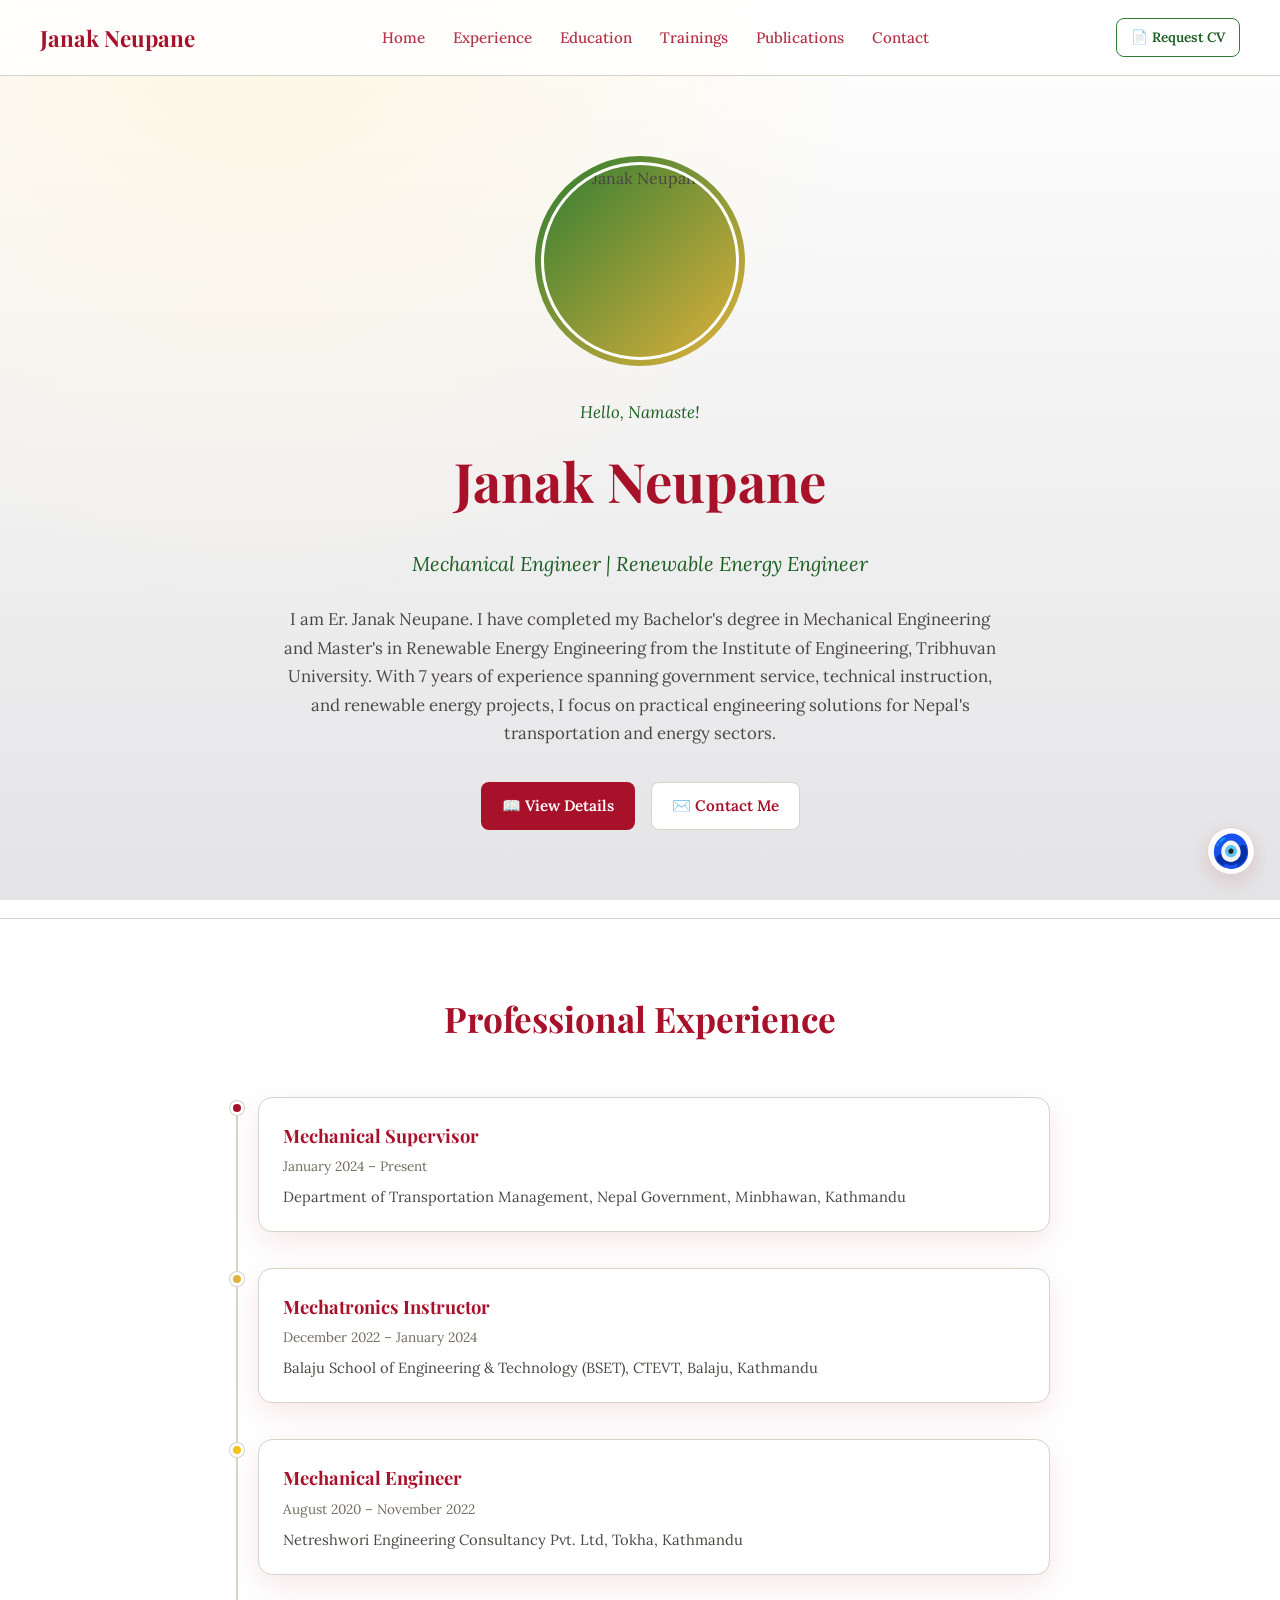
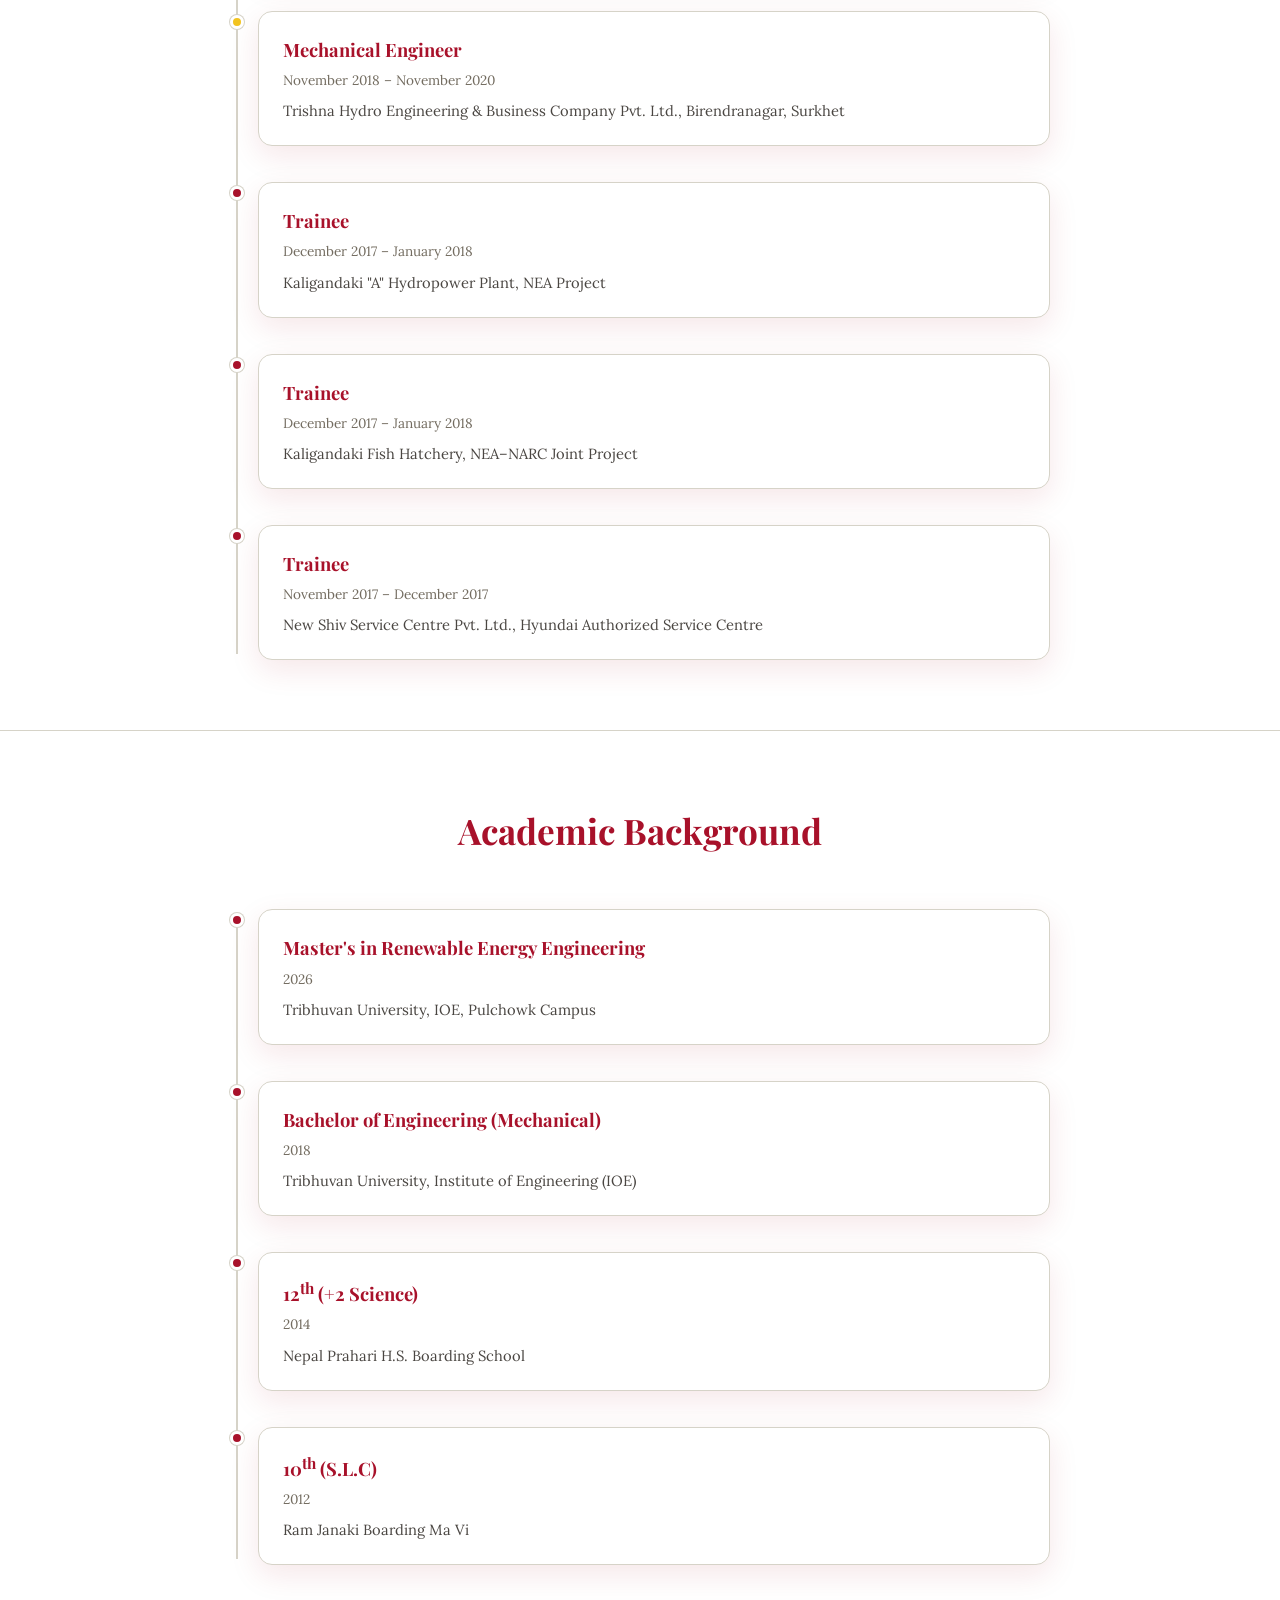
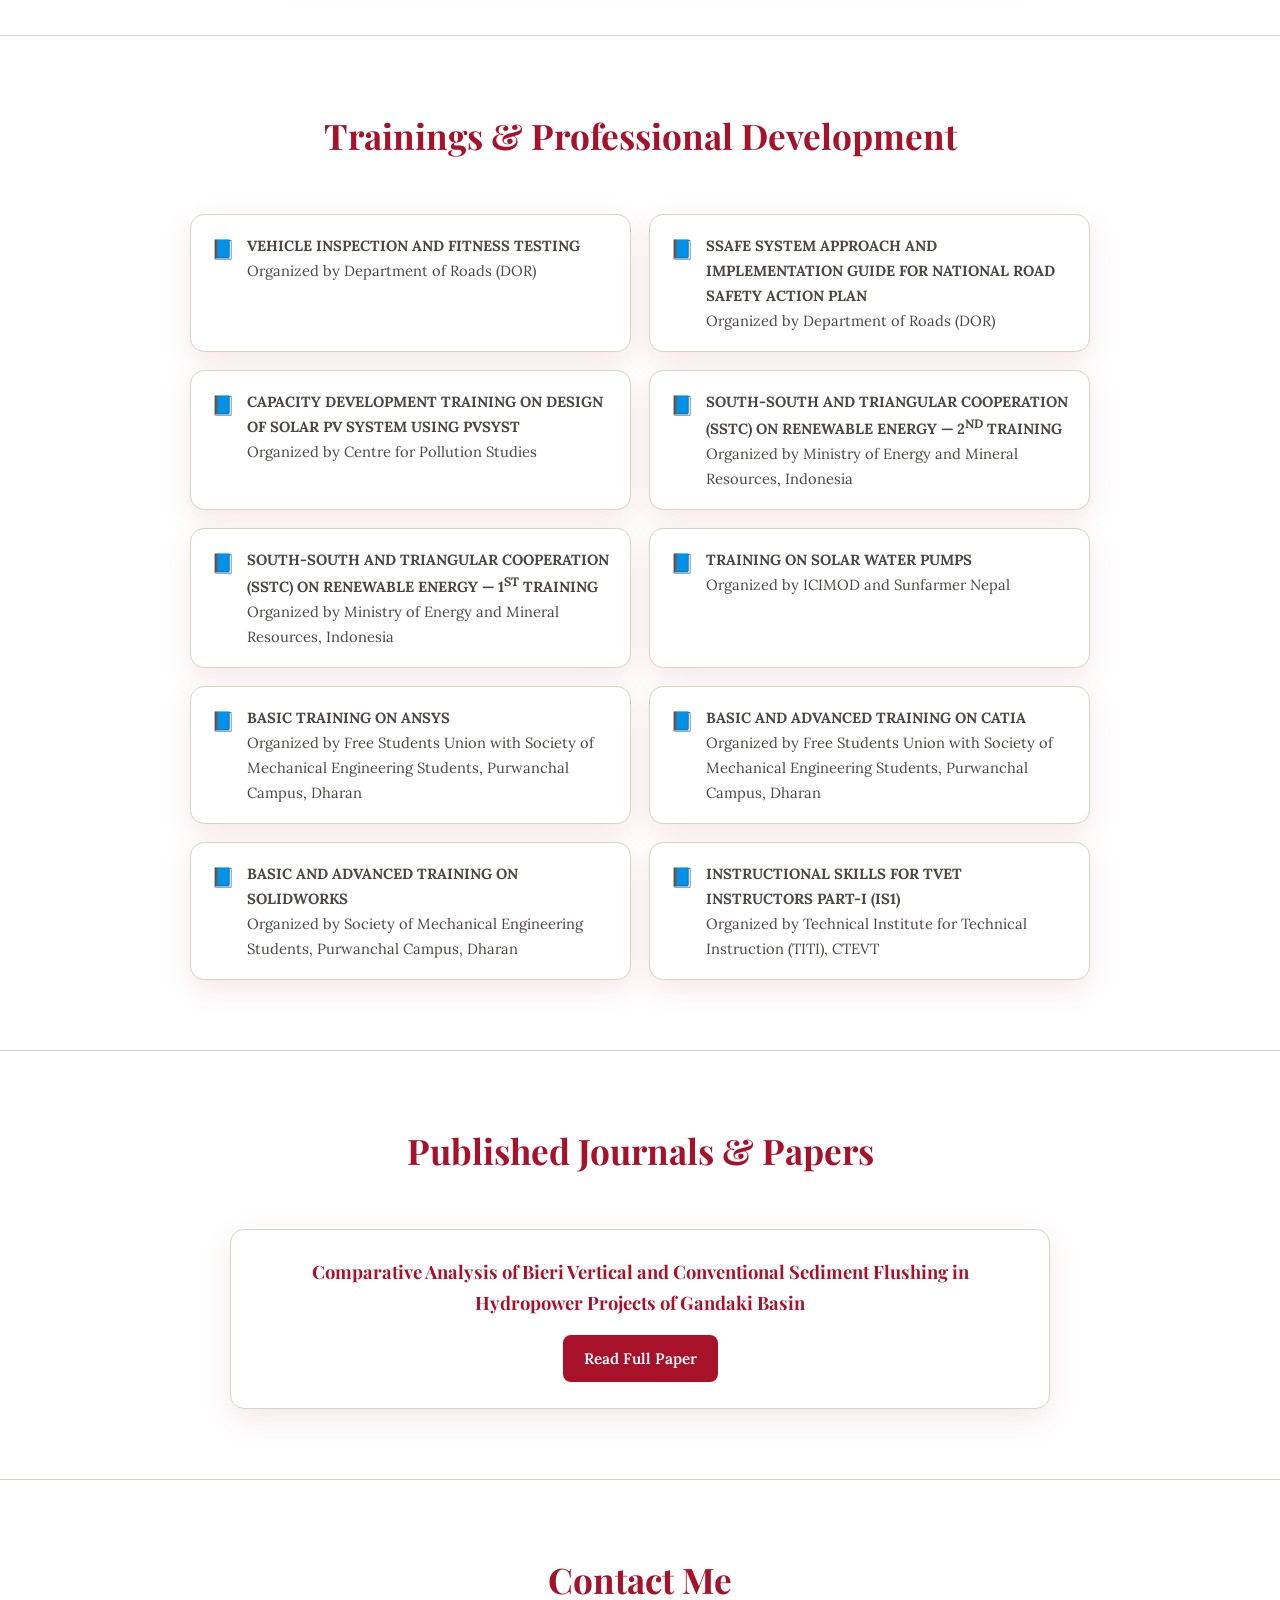
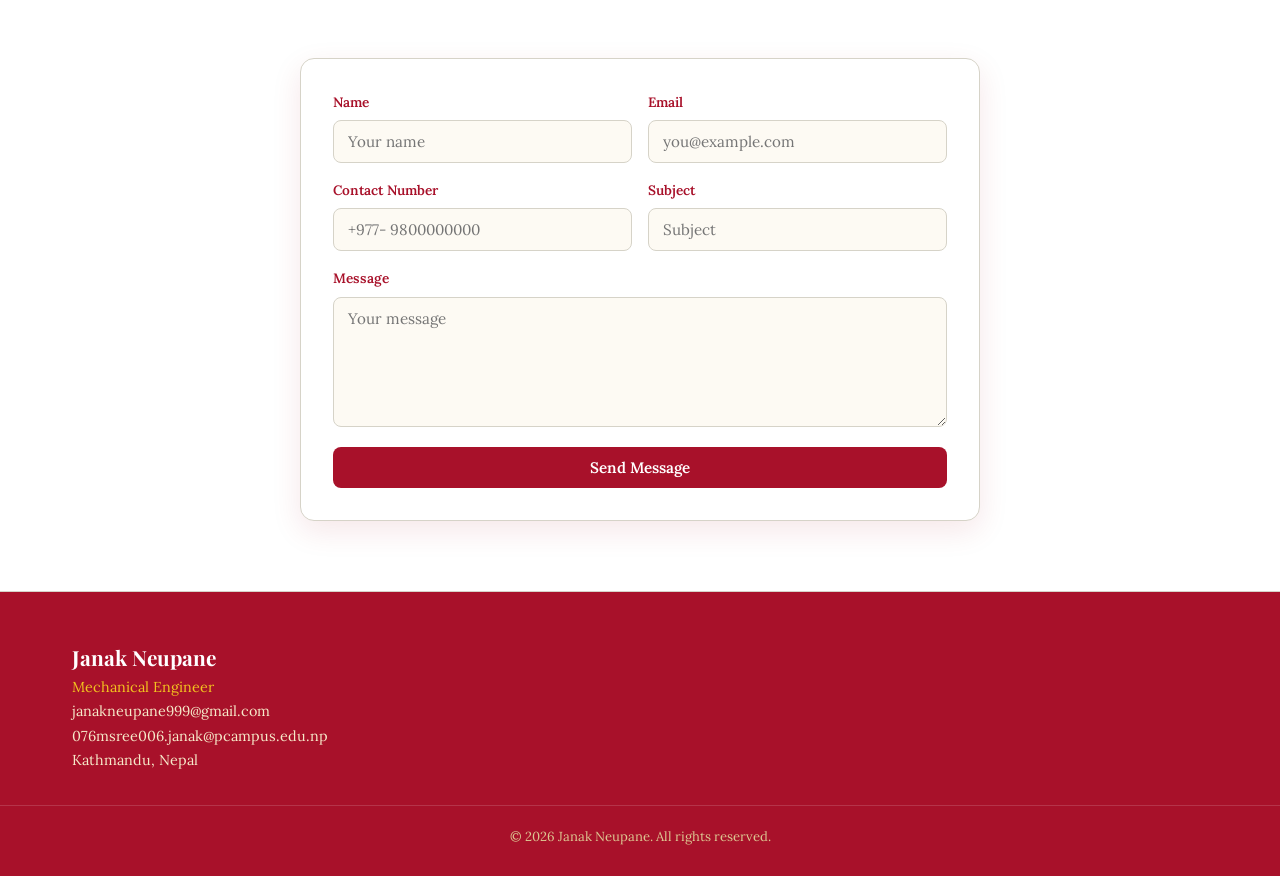
==== commit c1d7746d: "Add files via upload" ====
--- a/index.html
+++ b/index.html
@@ -1,20 +1,481 @@
-
-
-<!DOCTYPE html>
-<html lang="en">
-  <head>
-    
-    <meta charset="utf-8">
-    <meta name="viewport" content="width=device-width, initial-scale=1, shrink-to-fit=no">
-    <style>
-      body {
-        background-color: black;
-        margin: 0;
-        padding: 0;
-      }
-    </style>
-  </head>
-  <body>
-    
-  </body>
-</html>
+<!DOCTYPE html>
+<html lang="en">
+<head>
+  
+<meta charset="UTF-8">
+<meta name="viewport" content="width=device-width, initial-scale=1">
+<title>Janak Neupane | Mechanical Engineer | Nepal</title>
+<meta name="description" content="Janak Neupane is a Mechanical Engineer from Nepal with experience in government service, renewable energy, vehicle inspection, and engineering education.">
+<meta name="keywords" content="Janak Neupane, Mechanical Engineer Nepal, Renewable Energy Engineer, Vehicle Inspection Nepal">
+<link rel="icon" type="image/x-icon" href="favicon.ico">
+<link rel="icon" type="image/png" sizes="16x16" href="favicon-16x16.png">
+<link rel="icon" type="image/png" sizes="32x32" href="favicon-32x32.png">
+<link rel="apple-touch-icon" sizes="180x180" href="apple-touch-icon.png">
+<link rel="icon" type="image/png" sizes="192x192" href="android-chrome-192x192.png">
+<link rel="preconnect" href="https://fonts.googleapis.com">
+<link rel="preconnect" href="https://fonts.gstatic.com" crossorigin>
+<link href="https://fonts.googleapis.com/css2?family=Lora:ital,wght@0,400;0,500;0,600;0,700;1,400&family=Playfair+Display:wght@600;700;800&display=swap" rel="stylesheet">
+<style>
+  :root{
+    --bg-1:#ffffff;
+    --bg-2:#e4e4e6;
+    --navy:#a8112a;
+    --navy-soft:#7f0c20;
+    --teal:#2e7d32;
+    --teal-dark:#1b5e20;
+    --text-body:#4a4642;
+    --text-muted:#736c60;
+    --card:#ffffff;
+    --border:#d6d3c8;
+    --tag-bg:#fbf0d4;
+    --amber:#e3b23c;
+    --blue-dot:#f2c31f;
+    --shadow: 0 10px 30px rgba(168,17,42,0.10);
+    --radius: 14px;
+  }
+
+  *{box-sizing:border-box;}
+  html{scroll-behavior:smooth;}
+  body{
+    margin:0;
+    font-family:'Lora', Georgia, serif;
+    color:var(--text-body);
+    background:
+      radial-gradient(circle at 20% 0%, #fdf6e3 0%, transparent 45%),
+      linear-gradient(180deg, var(--bg-1) 0%, var(--bg-2) 100%);
+    background-attachment: fixed;
+    line-height:1.7;
+  }
+
+  h1,h2,h3,.brand{
+    font-family:'Playfair Display', 'Lora', serif;
+    color:var(--navy);
+    margin:0;
+  }
+
+  a{ color:inherit; text-decoration:none; }
+
+  .container{
+    max-width:1200px;
+    margin:0 auto;
+    padding:0 32px;
+  }
+
+  /* ---------- Header ---------- */
+  header{
+    position:sticky;
+    top:0;
+    z-index:50;
+    background:rgba(255,255,255,0.85);
+    backdrop-filter:blur(10px);
+    border-bottom:1px solid var(--border);
+  }
+  .nav-row{
+    display:flex;
+    align-items:center;
+    justify-content:space-between;
+    padding:18px 0;
+    gap:24px;
+  }
+  .brand{ font-size:1.4rem; font-weight:700; white-space:nowrap; }
+  nav.links{
+    display:flex;
+    gap:28px;
+    flex-wrap:wrap;
+    font-size:0.95rem;
+    font-weight:500;
+  }
+  nav.links a{
+    color:var(--navy);
+    opacity:0.85;
+    transition:opacity .2s, color .2s;
+  }
+  nav.links a:hover{ opacity:1; color:var(--teal-dark); }
+  .nav-actions{ display:flex; align-items:center; gap:14px; }
+
+  .btn{
+    display:inline-flex;
+    align-items:center;
+    gap:8px;
+    padding:10px 20px;
+    border-radius:8px;
+    font-family:'Lora', serif;
+    font-weight:600;
+    font-size:0.95rem;
+    cursor:pointer;
+    border:1px solid transparent;
+    transition:transform .15s ease, box-shadow .15s ease, background .15s ease;
+  }
+  .btn:hover{ transform:translateY(-1px); }
+  .btn-navy{ background:var(--navy); color:#fff; }
+  .btn-navy:hover{ background:var(--navy-soft); box-shadow:0 8px 18px rgba(15,42,71,0.25); }
+  .btn-outline{ background:#fff; color:var(--navy); border-color:var(--border); }
+  .btn-outline:hover{ border-color:var(--teal); color:var(--teal-dark); }
+  .btn-teal-outline{ background:transparent; color:var(--teal-dark); border-color:var(--teal); }
+  .btn-teal-outline:hover{ background:var(--teal); color:#fff; }
+  .btn-sm{ padding:7px 14px; font-size:0.85rem; }
+  .btn-block{ width:100%; justify-content:center; }
+
+  /* ---------- Hero ---------- */
+  .hero{ position:relative; padding:80px 0 60px; }
+  .hero-inner{ display:flex; justify-content:center; }
+  .hero-main{ text-align:center; }
+  .avatar-wrap{
+    width:210px; height:210px; border-radius:50%; margin:0 auto 32px; padding:6px;
+    background:linear-gradient(135deg, var(--teal), var(--amber));
+  }
+  .avatar-wrap img{
+    width:100%; height:100%; border-radius:50%; object-fit:cover; display:block; border:3px solid #fff;
+    -webkit-user-select:none; -moz-user-select:none; user-select:none;
+    -webkit-user-drag:none; user-drag:none;
+    -webkit-touch-callout:none; /* stops the long-press "save/open" menu on iOS/Android */
+    pointer-events:none; /* blocks right-click context menu from targeting the image itself */
+  }
+  .hero-eyebrow{ color:var(--teal-dark); font-style:italic; font-size:1.05rem; margin-bottom:8px; }
+  .hero-main h1{ font-size:3.4rem; margin-bottom:14px; }
+  .role-line{ color:var(--teal-dark); font-size:1.25rem; font-style:italic; margin-bottom:24px; }
+  .hero-desc{ max-width:720px; margin:0 auto 34px; font-size:1.05rem; color:var(--text-body); }
+  .hero-cta{ display:flex; gap:16px; justify-content:center; flex-wrap:wrap; margin-bottom:28px; }
+  .scroll-hint{ display:block; font-size:0.85rem; color:var(--text-muted); text-align:center; }
+
+  /* ---------- Section shell ---------- */
+  section{ padding:70px 0; }
+  .section-head{ text-align:center; max-width:640px; margin:0 auto 48px; }
+  .section-head h2{ font-size:2.2rem; margin-bottom:12px; }
+  .section-head p{ color:var(--text-muted); font-size:1rem; }
+  .section-alt{ background:rgba(255,255,255,0.4); border-top:1px solid var(--border); border-bottom:1px solid var(--border); }
+
+  /* ---------- Timeline ---------- */
+  .timeline{ position:relative; max-width:820px; margin:0 auto; padding-left:28px; }
+  .timeline::before{ content:""; position:absolute; left:6px; top:6px; bottom:6px; width:2px; background:var(--border); }
+  .t-item{ position:relative; padding-bottom:36px; }
+  .t-item:last-child{ padding-bottom:0; }
+  .t-dot{ position:absolute; left:-28px; top:4px; width:14px; height:14px; border-radius:50%; background:var(--navy); border:3px solid var(--bg-1); box-shadow:0 0 0 1px var(--border); }
+  .t-dot.amber{ background:var(--amber); }
+  .t-dot.blue{ background:var(--blue-dot); }
+  .t-card{ background:var(--card); border:1px solid var(--border); border-radius:var(--radius); padding:22px 24px; box-shadow:var(--shadow); }
+  .t-card h3{ font-size:1.15rem; margin-bottom:4px; }
+  .t-meta{ font-size:0.85rem; color:var(--text-muted); margin-bottom:6px; }
+  .t-card p.company{ margin:0; font-size:0.92rem; color:var(--text-body); }
+
+  /* ---------- Trainings ---------- */
+  .training-grid{ display:grid; grid-template-columns:repeat(2,1fr); gap:18px; max-width:900px; margin:0 auto; }
+  .training-tile{
+    background:var(--card); border:1px solid var(--border); border-radius:var(--radius);
+    padding:18px 20px; box-shadow:var(--shadow); font-size:0.92rem; display:flex; gap:12px; align-items:flex-start;
+  }
+  .training-tile .ico{ font-size:1.2rem; flex:0 0 auto; }
+
+  /* ---------- Publications ---------- */
+  .pub-list{ max-width:820px; margin:0 auto; display:flex; flex-direction:column; gap:20px; }
+  .pub-card{ background:var(--card); border:1px solid var(--border); border-radius:var(--radius); padding:26px 28px; box-shadow:var(--shadow); text-align:center; }
+  .pub-card h3{ font-size:1.15rem; margin-bottom:16px; }
+
+  /* ---------- Contact ---------- */
+  form.contact-form{
+    max-width:680px; margin:0 auto;
+    background:var(--card); border:1px solid var(--border); border-radius:var(--radius);
+    padding:32px; box-shadow:var(--shadow);
+  }
+  .form-row{ display:grid; grid-template-columns:1fr 1fr; gap:16px; margin-bottom:16px; }
+  .field{ display:flex; flex-direction:column; gap:6px; }
+  .field label{ font-size:0.85rem; font-weight:600; color:var(--navy); }
+  .field input, .field textarea{
+    font-family:'Lora', serif; padding:11px 14px; border:1px solid var(--border);
+    border-radius:8px; background:#fdfaf3; font-size:0.95rem; color:var(--text-body);
+  }
+  .field input:focus, .field textarea:focus{ outline:2px solid var(--teal); border-color:var(--teal); }
+  .field textarea{ min-height:130px; resize:vertical; }
+  .form-note{ font-size:0.8rem; color:var(--text-muted); margin-top:14px; text-align:center; }
+
+  /* ---------- Footer ---------- */
+  footer{ background:var(--navy); color:#f6e9c9; padding:48px 0 28px; font-size:0.9rem; }
+  footer h3{ color:#fff; font-size:1.3rem; }
+  footer .foot-role{ color:var(--blue-dot); display:block; }
+  .foot-grid{ display:flex; justify-content:space-between; flex-wrap:wrap; gap:24px; }
+  .foot-links{ display:flex; gap:18px; }
+  .foot-links a{ color:#f6e9c9; opacity:.85; }
+  .foot-links a:hover{ opacity:1; color:var(--blue-dot); }
+  .foot-bottom{ margin-top:32px; padding-top:20px; border-top:1px solid rgba(255,255,255,0.15); text-align:center; color:#dcc691; font-size:0.82rem; }
+
+  /* ---------- Responsive ---------- */
+  @media (max-width: 980px){
+    nav.links{ display:none; }
+    .training-grid{ grid-template-columns:1fr; }
+    .form-row{ grid-template-columns:1fr; }
+  }
+  @media (max-width: 560px){
+    .hero-main h1{ font-size:2.3rem; }
+
+  }
+  /* ---------- Floating Evil Eye ---------- */
+  .floating-evil-eye {
+    position: fixed;
+    bottom: 25px;
+    right: 25px;
+    z-index: 9999;
+    font-size: 2rem;
+    width: 48px;
+    height: 48px;
+    display: flex;
+    align-items: center;
+    justify-content: center;
+    background: rgba(255, 255, 255, 0.9);
+    backdrop-filter: blur(8px);
+    border-radius: 50%;
+    border: 1px solid var(--border);
+    box-shadow: 0 6px 20px rgba(168, 17, 42, 0.15);
+    cursor: pointer;
+    user-select: none;
+    animation: floatEffect 3s ease-in-out infinite;
+    transition: transform 0.2s ease;
+  }
+
+  .floating-evil-eye:hover {
+    transform: scale(1.18);
+  }
+
+  @keyframes floatEffect {
+    0%, 100% {
+      transform: translateY(0px);
+    }
+    50% {
+      transform: translateY(-8px);
+    }
+  }
+</style>
+</head>
+<body>
+
+<header>
+  <div class="container nav-row">
+    <a href="#home" class="brand">Janak Neupane</a>
+    <nav class="links">
+      <a href="#home">Home</a>
+      <a href="#experience">Experience</a>
+      <a href="#education">Education</a>
+      <a href="#trainings">Trainings</a>
+      <a href="#publications">Publications</a>
+      <a href="#contact">Contact</a>
+    </nav>
+    <div class="nav-actions">
+      <a class="btn btn-teal-outline btn-sm" href="https://drive.google.com/file/d/1mmIPu6iLouvnfsukrumXLpMxL8Rhu5fm/view?usp=drive_link" target="_blank" rel="noopener">📄 Request CV</a>
+    </div>
+  </div>
+</header>
+
+<section class="hero" id="home">
+  <div class="container hero-inner">
+    <div class="hero-main">
+      <div class="avatar-wrap" oncontextmenu="return false;">
+        <img src="assets/images/profile.png" alt="Janak Neupane" draggable="false" oncontextmenu="return false;">
+      </div>
+      <p class="hero-eyebrow">Hello, Namaste!</p>
+      <h1>Janak Neupane</h1>
+      <p class="role-line">Mechanical Engineer | Renewable Energy Engineer</p>
+      <p class="hero-desc">
+        I am Er. Janak Neupane. I have completed my Bachelor's degree in Mechanical Engineering and
+        Master's in Renewable Energy Engineering from the Institute of Engineering, Tribhuvan University.
+        With 7 years of experience spanning government service, technical instruction, and renewable
+        energy projects, I focus on practical engineering solutions for Nepal's transportation and energy sectors.
+      </p>
+      <div class="hero-cta">
+        <a href="#experience" class="btn btn-navy">📖 View Details</a>
+        <a href="#contact" class="btn btn-outline">✉️ Contact Me</a>
+      </div>
+    </div>
+  </div>
+</section>
+
+<section id="experience" class="section-alt">
+  <div class="container">
+    <div class="section-head">
+      <h2>Professional Experience</h2>
+    </div>
+    <div class="timeline">
+      <div class="t-item">
+        <span class="t-dot"></span>
+        <div class="t-card">
+          <h3>Mechanical Supervisor</h3>
+          <div class="t-meta">January 2024 – Present</div>
+          <p class="company">Department of Transportation Management, Nepal Government, Minbhawan, Kathmandu</p>
+        </div>
+      </div>
+      <div class="t-item">
+        <span class="t-dot amber"></span>
+        <div class="t-card">
+          <h3>Mechatronics Instructor</h3>
+          <div class="t-meta">December 2022 – January 2024</div>
+          <p class="company">Balaju School of Engineering & Technology (BSET), CTEVT, Balaju, Kathmandu</p>
+        </div>
+      </div>
+      <div class="t-item">
+        <span class="t-dot blue"></span>
+      <div class="t-card">
+          <h3>Mechanical Engineer</h3>
+          <div class="t-meta">August 2020 – November 2022</div>
+          <p class="company">Netreshwori Engineering Consultancy Pvt. Ltd, Tokha, Kathmandu</p>
+        </div>
+      </div>
+        <div class="t-item">
+        <span class="t-dot blue"></span>
+          <div class="t-card">
+          <h3>Mechanical Engineer</h3>
+          <div class="t-meta">November 2018 – November 2020</div>
+          <p class="company">Trishna Hydro Engineering & Business Company Pvt. Ltd., Birendranagar, Surkhet</p>
+        </div>
+      </div>
+      <div class="t-item">
+        <span class="t-dot"></span>
+        <div class="t-card">
+          <h3>Trainee</h3>
+          <div class="t-meta">December 2017 – January 2018</div>
+          <p class="company">Kaligandaki "A" Hydropower Plant, NEA Project</p>
+        </div>
+      </div>
+      <div class="t-item">
+        <span class="t-dot"></span>
+        <div class="t-card">
+          <h3>Trainee</h3>
+          <div class="t-meta">December 2017 – January 2018</div>
+          <p class="company">Kaligandaki Fish Hatchery, NEA–NARC Joint Project</p>
+        </div>
+      </div>
+      <div class="t-item">
+        <span class="t-dot"></span>
+        <div class="t-card">
+          <h3>Trainee</h3>
+          <div class="t-meta">November 2017 – December 2017</div>
+          <p class="company">New Shiv Service Centre Pvt. Ltd., Hyundai Authorized Service Centre</p>
+        </div>
+      </div>
+    </div>
+  </div>
+</section>
+
+<section id="education">
+  <div class="container">
+    <div class="section-head">
+      <h2>Academic Background</h2>
+    </div>
+    <div class="timeline">
+      <div class="t-item">
+        <span class="t-dot"></span>
+        <div class="t-card">
+          <h3>Master's in Renewable Energy Engineering</h3>
+          <div class="t-meta">2026</div>
+          <p class="company">Tribhuvan University, IOE, Pulchowk Campus</p>
+        </div>
+      </div>
+      <div class="t-item">
+        <span class="t-dot"></span>
+        <div class="t-card">
+          <h3>Bachelor of Engineering (Mechanical)</h3>
+          <div class="t-meta">2018</div>
+          <p class="company">Tribhuvan University, Institute of Engineering (IOE)</p>
+        </div>
+      </div>
+      <div class="t-item">
+        <span class="t-dot"></span>
+        <div class="t-card">
+          <h3>12<sup>th</sup> (+2 Science)</h3>
+          <div class="t-meta">2014</div>
+          <p class="company">Nepal Prahari H.S. Boarding School</p>
+        </div>
+      </div>
+      <div class="t-item">
+        <span class="t-dot"></span>
+        <div class="t-card">
+          <h3>10<sup>th</sup></sup> (S.L.C)</h3>
+          <div class="t-meta">2012</div>
+          <p class="company">Ram Janaki Boarding Ma Vi</p>
+        </div>
+      </div>
+    </div>
+  </div>
+</section>
+
+<section id="trainings" class="section-alt">
+  <div class="container">
+    <div class="section-head">
+      <h2>Trainings & Professional Development</h2>
+    </div>
+    <div class="training-grid">
+      <div class="training-tile"><span class="ico">📘</span><span><strong>VEHICLE INSPECTION AND FITNESS TESTING</strong><br>Organized by Department of Roads (DOR)</span></div>
+      <div class="training-tile"><span class="ico">📘</span><span><strong>SSAFE SYSTEM APPROACH AND IMPLEMENTATION GUIDE FOR NATIONAL ROAD SAFETY ACTION PLAN</strong><br>Organized by Department of Roads (DOR)</span></div>
+      <div class="training-tile"><span class="ico">📘</span><span><strong>CAPACITY DEVELOPMENT TRAINING ON DESIGN OF SOLAR PV SYSTEM USING PVSYST</strong><br>Organized by Centre for Pollution Studies</span></div>
+      <div class="training-tile"><span class="ico">📘</span><span><strong>SOUTH-SOUTH AND TRIANGULAR COOPERATION (SSTC) ON RENEWABLE ENERGY — 2<sup>ND</sup> TRAINING</strong><br>Organized by Ministry of Energy and Mineral Resources, Indonesia</span></div>
+      <div class="training-tile"><span class="ico">📘</span><span><strong>SOUTH-SOUTH AND TRIANGULAR COOPERATION (SSTC) ON RENEWABLE ENERGY — 1<sup>ST</sup> TRAINING</strong><br>Organized by Ministry of Energy and Mineral Resources, Indonesia</span></div>
+      <div class="training-tile"><span class="ico">📘</span><span><strong>TRAINING ON SOLAR WATER PUMPS</strong><br>Organized by ICIMOD and Sunfarmer Nepal</span></div>
+      <div class="training-tile"><span class="ico">📘</span><span><strong>BASIC TRAINING ON ANSYS</strong><br>Organized by Free Students Union with Society of Mechanical Engineering Students, Purwanchal Campus, Dharan</span></div>
+      <div class="training-tile"><span class="ico">📘</span><span><strong>BASIC AND ADVANCED TRAINING ON CATIA</strong><br>Organized by Free Students Union with Society of Mechanical Engineering Students, Purwanchal Campus, Dharan</span></div>
+      <div class="training-tile"><span class="ico">📘</span><span><strong>BASIC AND ADVANCED TRAINING ON SOLIDWORKS</strong><br>Organized by Society of Mechanical Engineering Students, Purwanchal Campus, Dharan</span></div>
+      <div class="training-tile"><span class="ico">📘</span><span><strong>INSTRUCTIONAL SKILLS FOR TVET INSTRUCTORS PART-I (IS1)</strong><br>Organized by Technical Institute for Technical Instruction (TITI), CTEVT </span></div>
+    </div>
+  </div>
+</section>
+
+<section id="publications">
+  <div class="container">
+    <div class="section-head">
+      <h2>Published Journals & Papers</h2>
+    </div>
+    <div class="pub-list">
+      <div class="pub-card">
+        <h3>Comparative Analysis of Bieri Vertical and Conventional Sediment Flushing in Hydropower Projects of Gandaki Basin</h3>
+        <a class="btn btn-navy" href="https://elibrary.tucl.edu.np/items/e3bd5677-666b-4122-8eba-b2fefda836cf" target="_blank" rel="noopener">Read Full Paper</a>
+      </div>
+    </div>
+  </div>
+</section>
+
+<section id="contact" class="section-alt">
+  <div class="container">
+    <div class="section-head">
+      <h2>Contact Me</h2>
+    </div>
+
+    <form class="contact-form" action="https://formspree.io/f/xqergpzv" method="POST">
+      <div class="form-row">
+        <div class="field"><label for="name">Name</label><input type="text" id="name" name="name" placeholder="Your name" required></div>
+        <div class="field"><label for="email">Email</label><input type="email" id="email" name="email" placeholder="you@example.com" required></div>
+      </div>
+      <div class="form-row">
+        <div class="field"><label for="phone">Contact Number</label><input type="tel" id="phone" name="phone" placeholder="+977- 9800000000"></div>
+        <div class="field">
+          <label for="subject">Subject</label>
+          <input type="text" id="subject" name="_subject" placeholder="Subject">
+        </div>
+      </div>
+      <div class="field" style="margin-bottom:20px;">
+        <label for="message">Message</label>
+        <textarea id="message" name="message" placeholder="Your message" required></textarea>
+      </div>
+      <!-- honeypot field to reduce spam, hidden from real users -->
+      <input type="text" name="_gotcha" style="display:none" tabindex="-1" autocomplete="off">
+      <button type="submit" class="btn btn-navy btn-block">Send Message</button>
+      
+    </form>
+  </div>
+</section>
+
+<footer>
+  <div class="container foot-grid">
+    <div>
+      <h3>Janak Neupane</h3>
+      <span class="foot-role">Mechanical Engineer</span>
+      <div>janakneupane999@gmail.com</div>
+        <div>076msree006.janak@pcampus.edu.np</div>
+      <div>Kathmandu, Nepal</div>
+    </div>
+  </div>
+  <div class="foot-bottom">© <span id="year"></span> Janak Neupane. All rights reserved.</div>
+</footer>
+<!-- Floating Evil Eye Emoji -->
+<div class="floating-evil-eye" title="Evil Eye Protection">🧿</div>
+<script>
+  document.getElementById('year').textContent = new Date().getFullYear();
+</script>
+
+</body>
+</html>
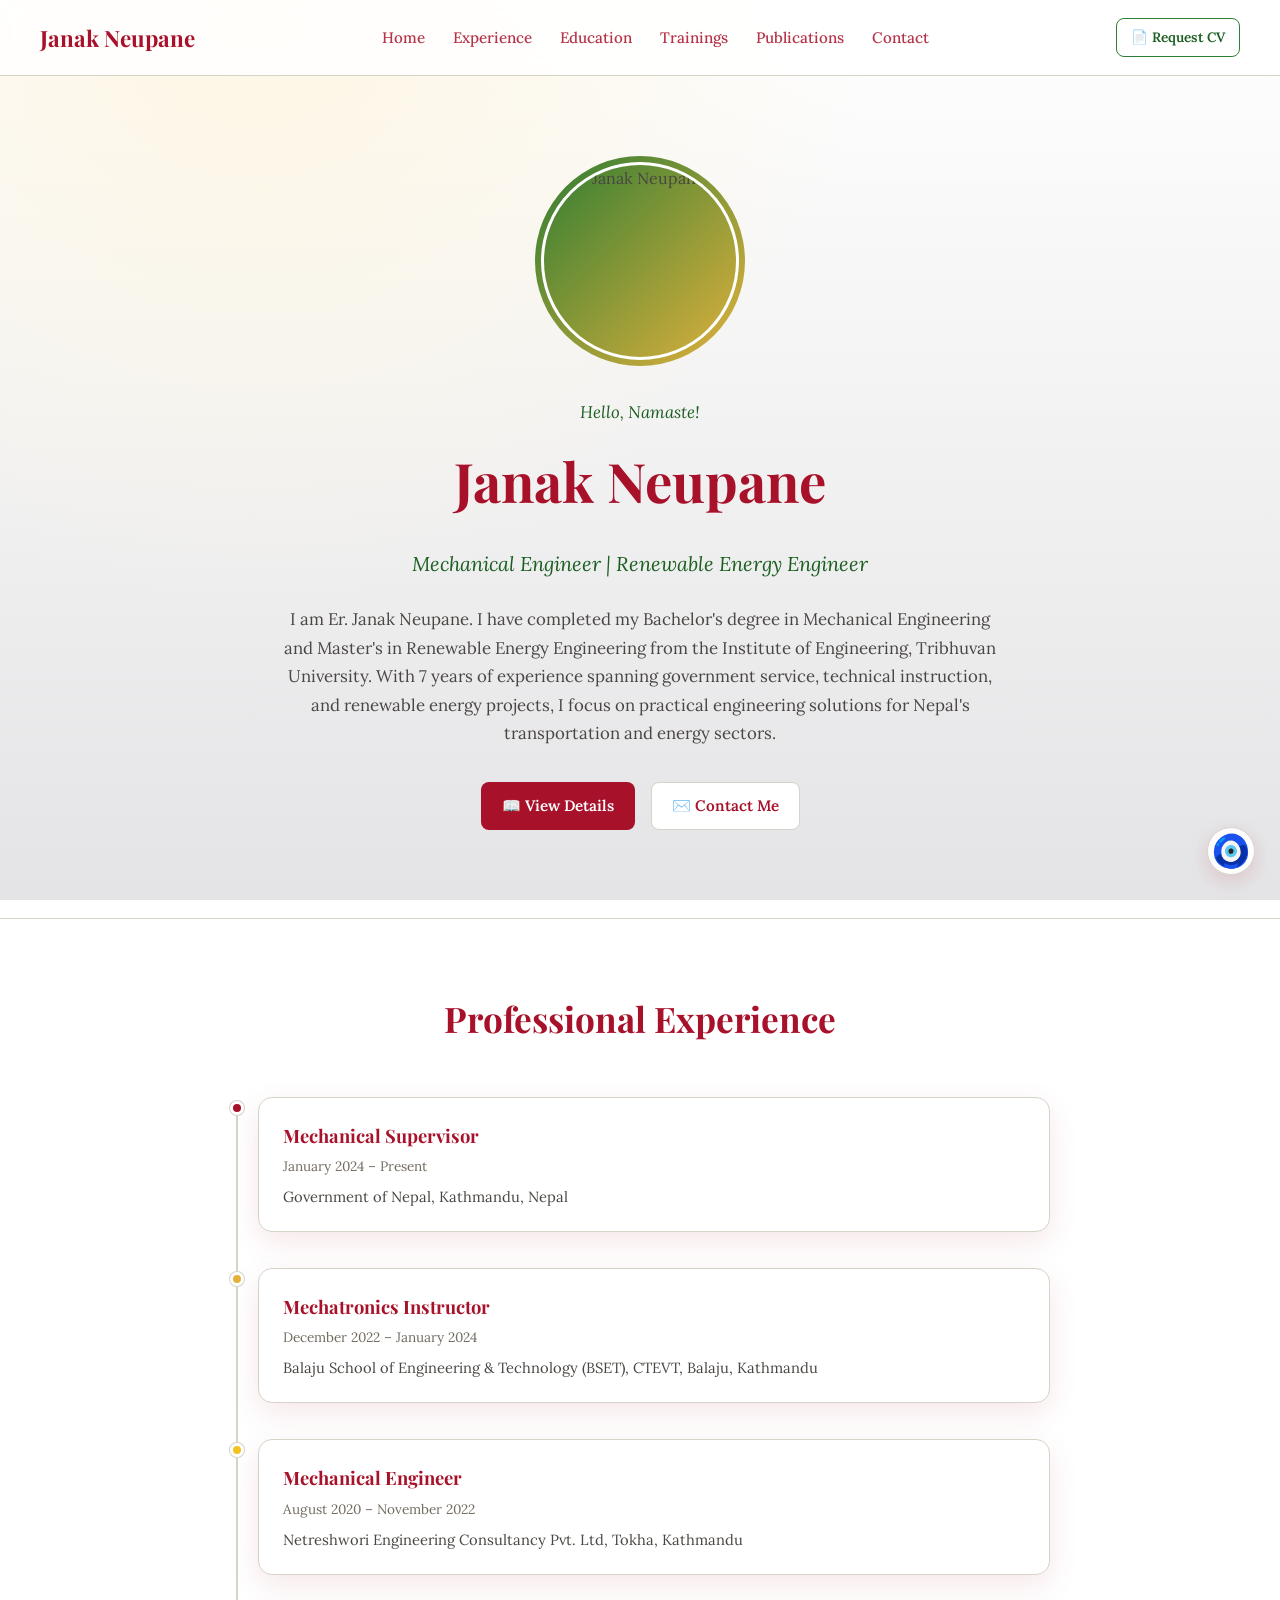
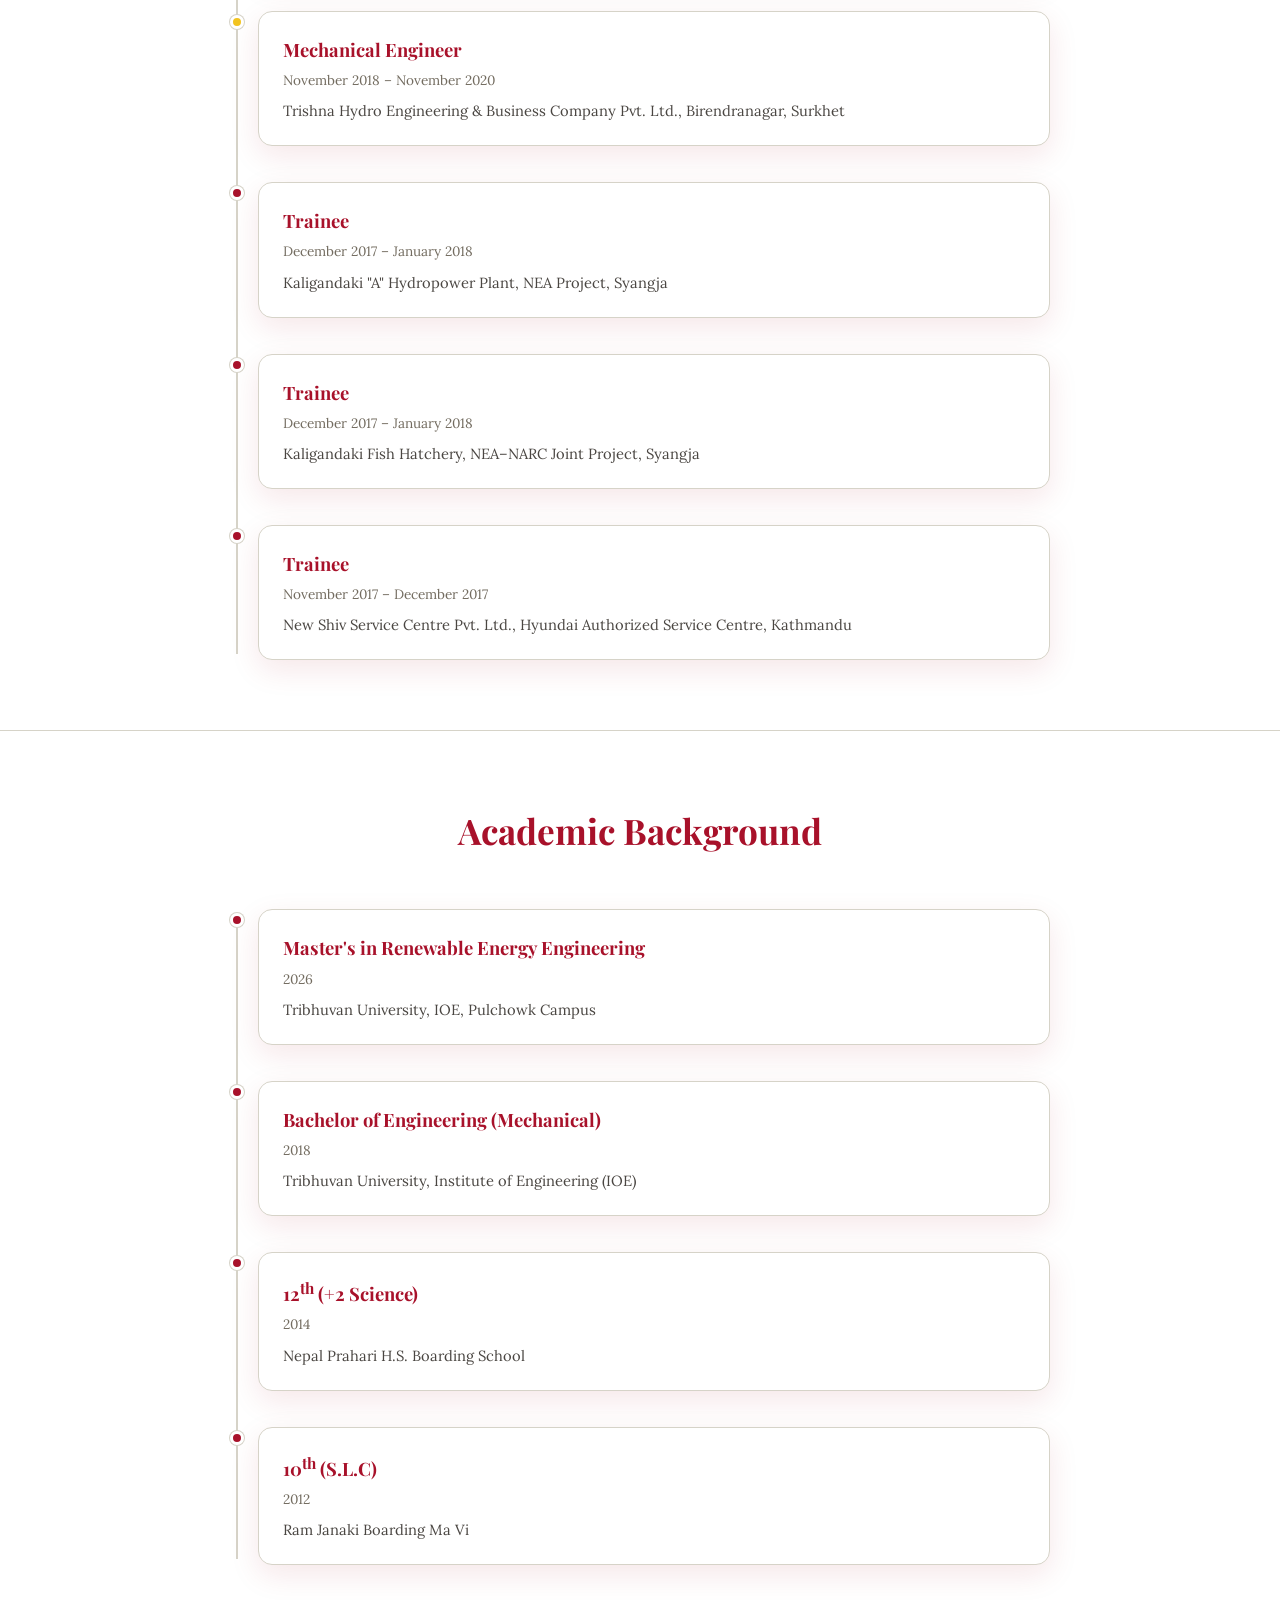
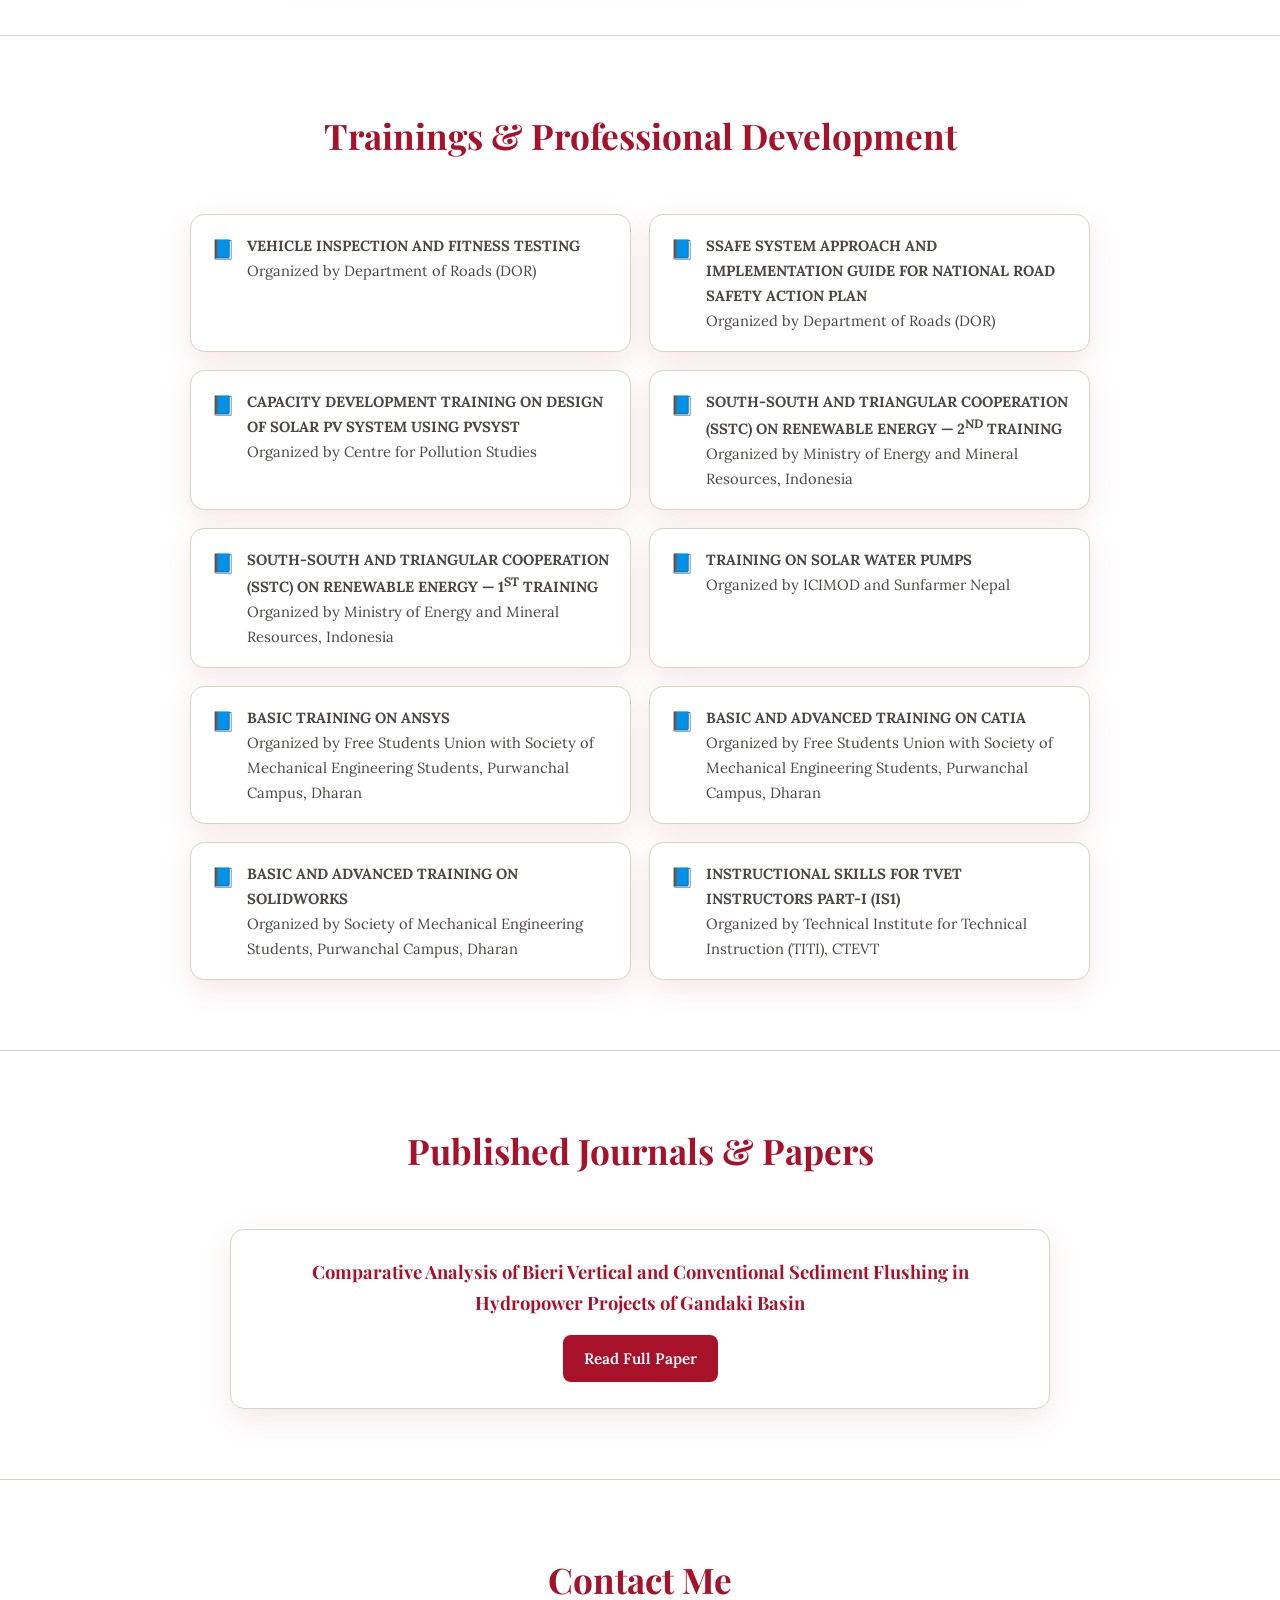
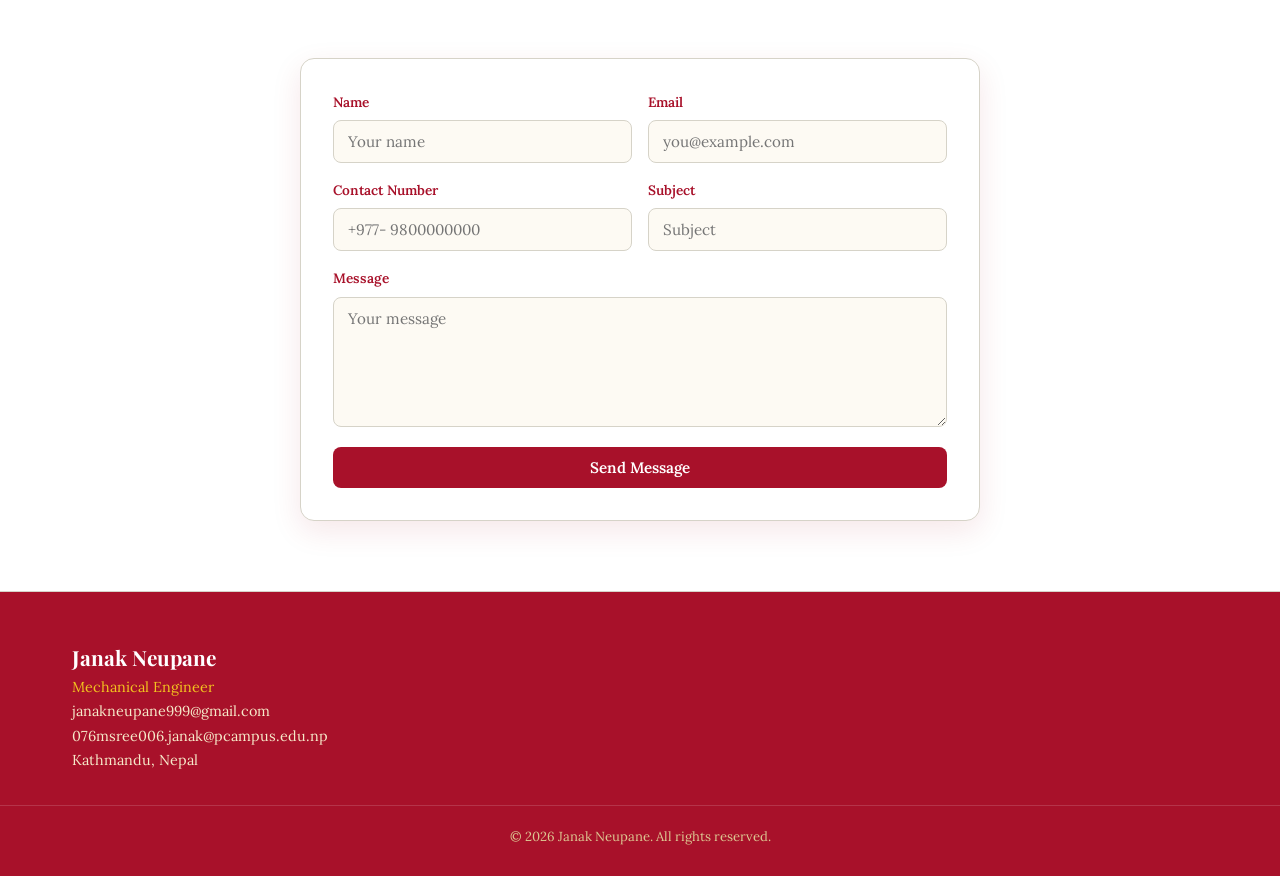
==== commit 780e9d8c: "Add files via upload" ====
--- a/index.html
+++ b/index.html
@@ -298,7 +298,7 @@
         <div class="t-card">
           <h3>Mechanical Supervisor</h3>
           <div class="t-meta">January 2024 – Present</div>
-          <p class="company">Department of Transportation Management, Nepal Government, Minbhawan, Kathmandu</p>
+          <p class="company">Government of Nepal, Kathmandu, Nepal</p>
         </div>
       </div>
       <div class="t-item">
@@ -330,7 +330,7 @@
         <div class="t-card">
           <h3>Trainee</h3>
           <div class="t-meta">December 2017 – January 2018</div>
-          <p class="company">Kaligandaki "A" Hydropower Plant, NEA Project</p>
+          <p class="company">Kaligandaki "A" Hydropower Plant, NEA Project, Syangja</p>
         </div>
       </div>
       <div class="t-item">
@@ -338,7 +338,7 @@
         <div class="t-card">
           <h3>Trainee</h3>
           <div class="t-meta">December 2017 – January 2018</div>
-          <p class="company">Kaligandaki Fish Hatchery, NEA–NARC Joint Project</p>
+          <p class="company">Kaligandaki Fish Hatchery, NEA–NARC Joint Project, Syangja</p>
         </div>
       </div>
       <div class="t-item">
@@ -346,7 +346,7 @@
         <div class="t-card">
           <h3>Trainee</h3>
           <div class="t-meta">November 2017 – December 2017</div>
-          <p class="company">New Shiv Service Centre Pvt. Ltd., Hyundai Authorized Service Centre</p>
+          <p class="company">New Shiv Service Centre Pvt. Ltd., Hyundai Authorized Service Centre, Kathmandu</p>
         </div>
       </div>
     </div>
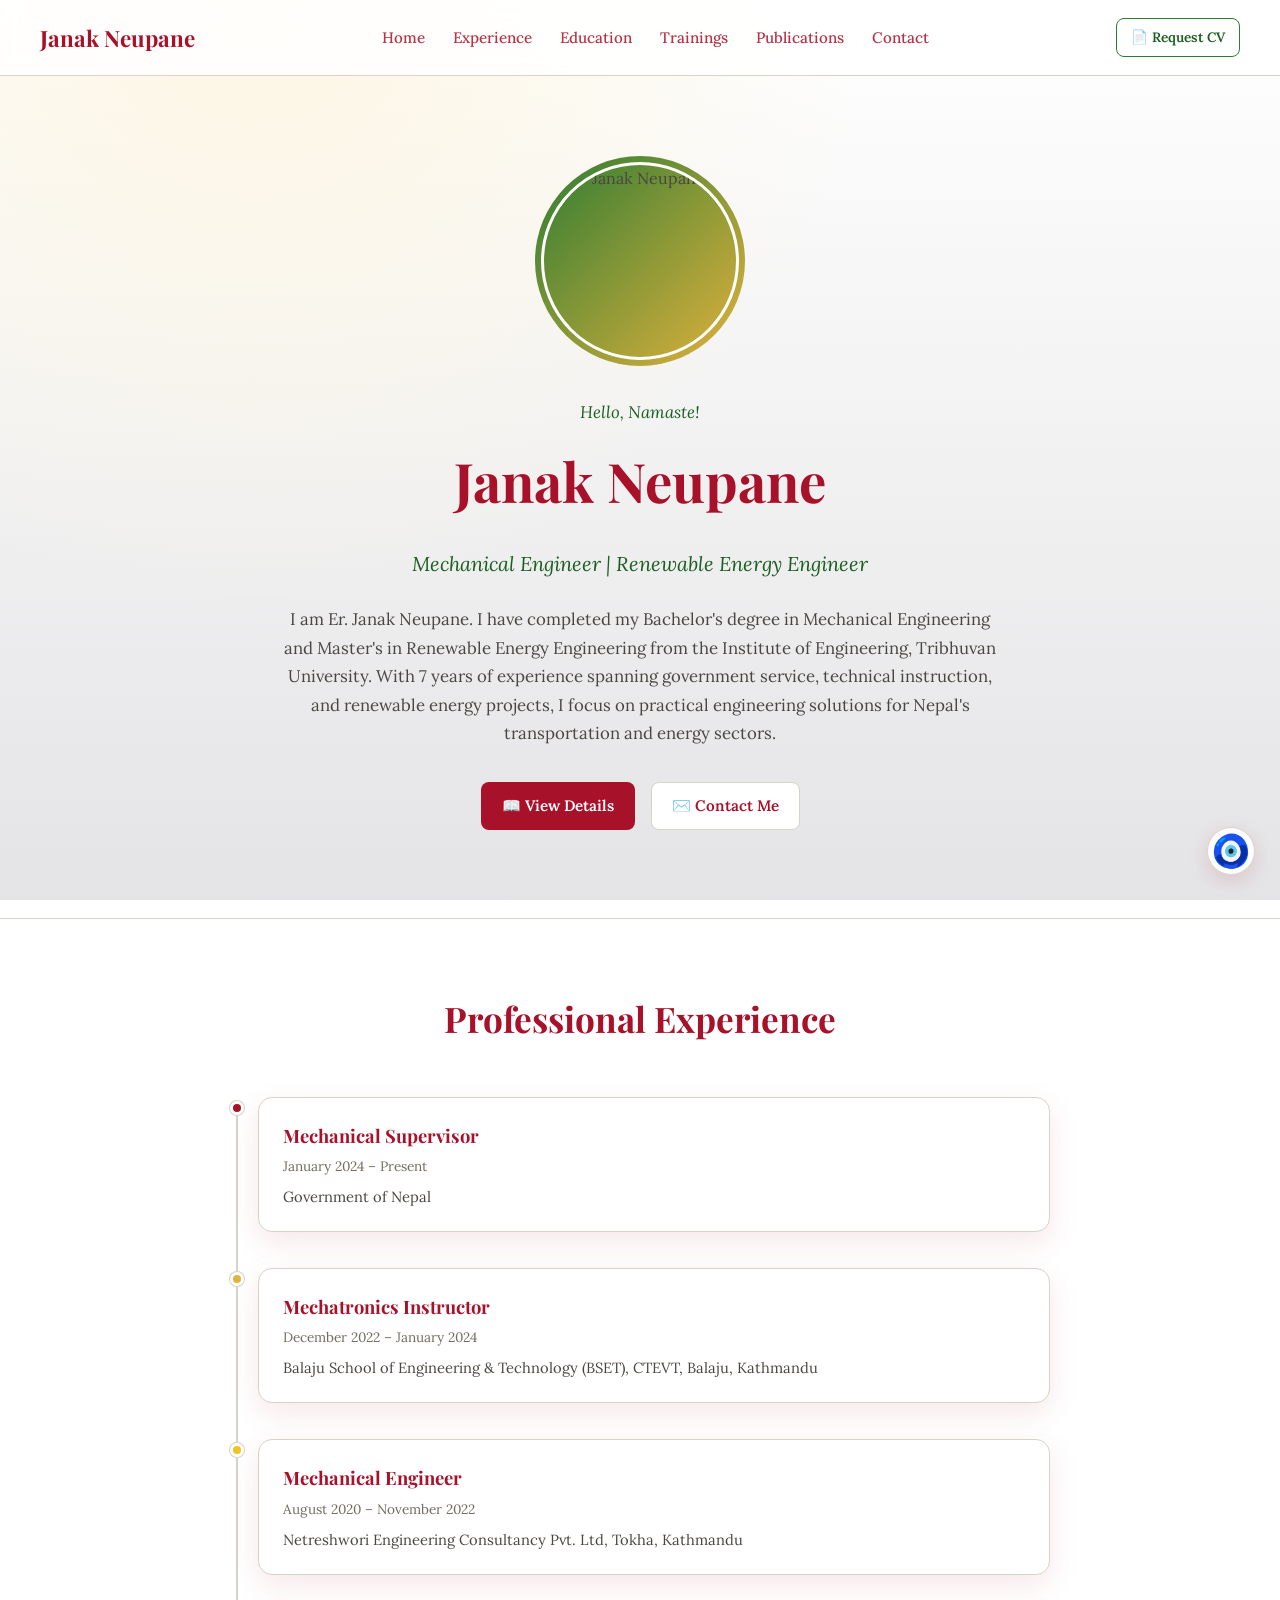
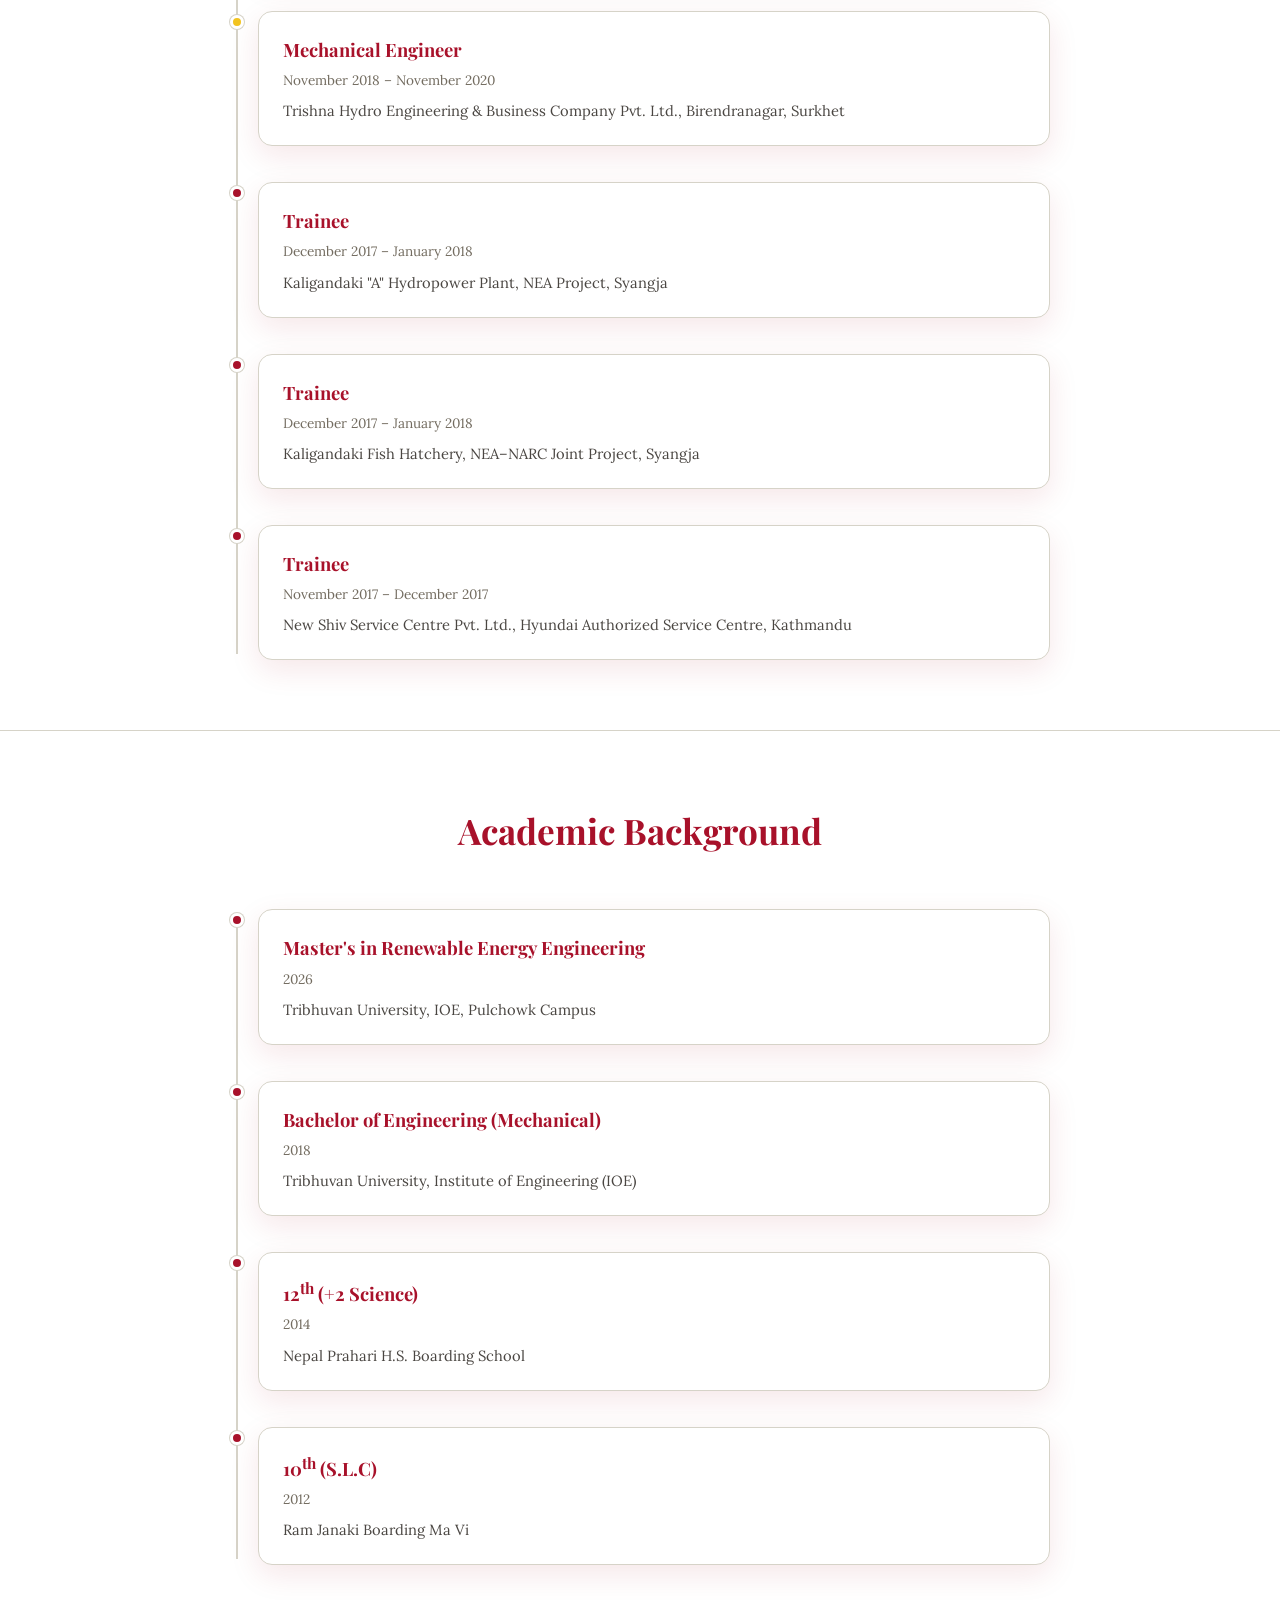
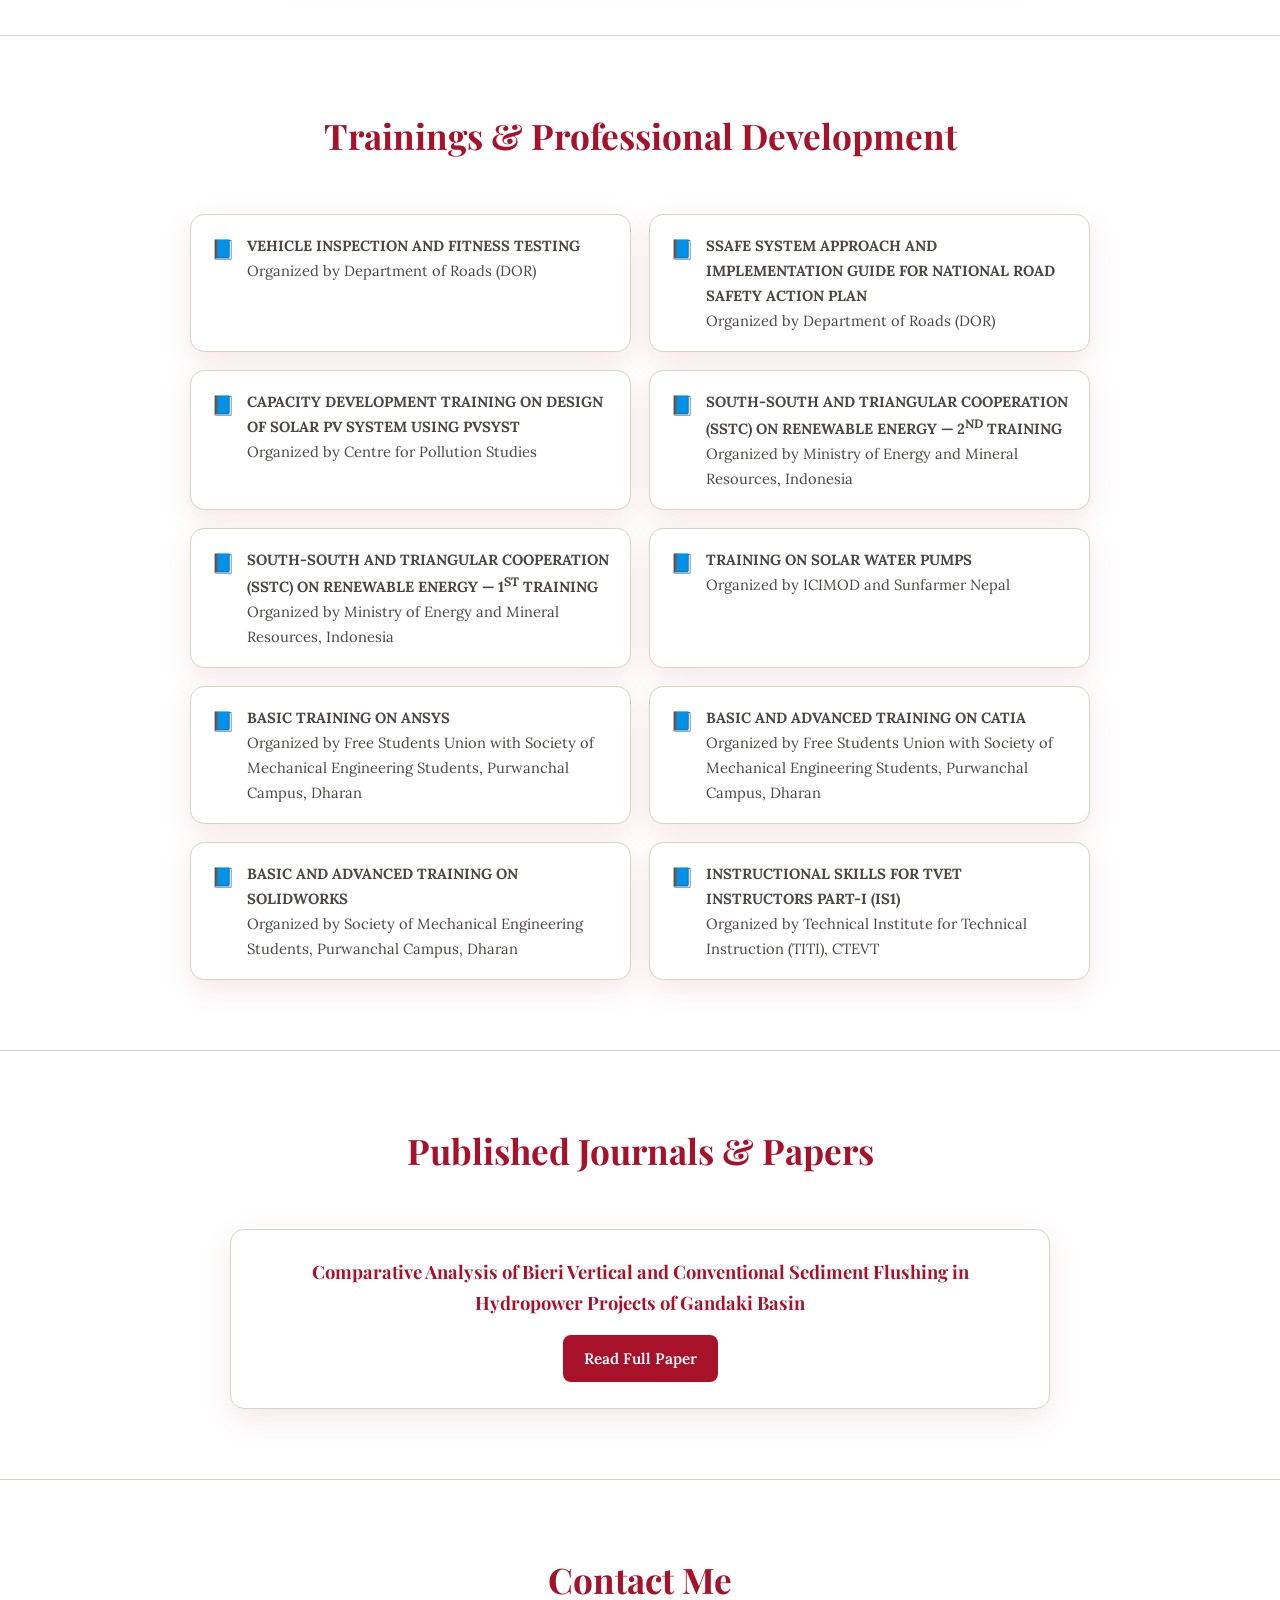
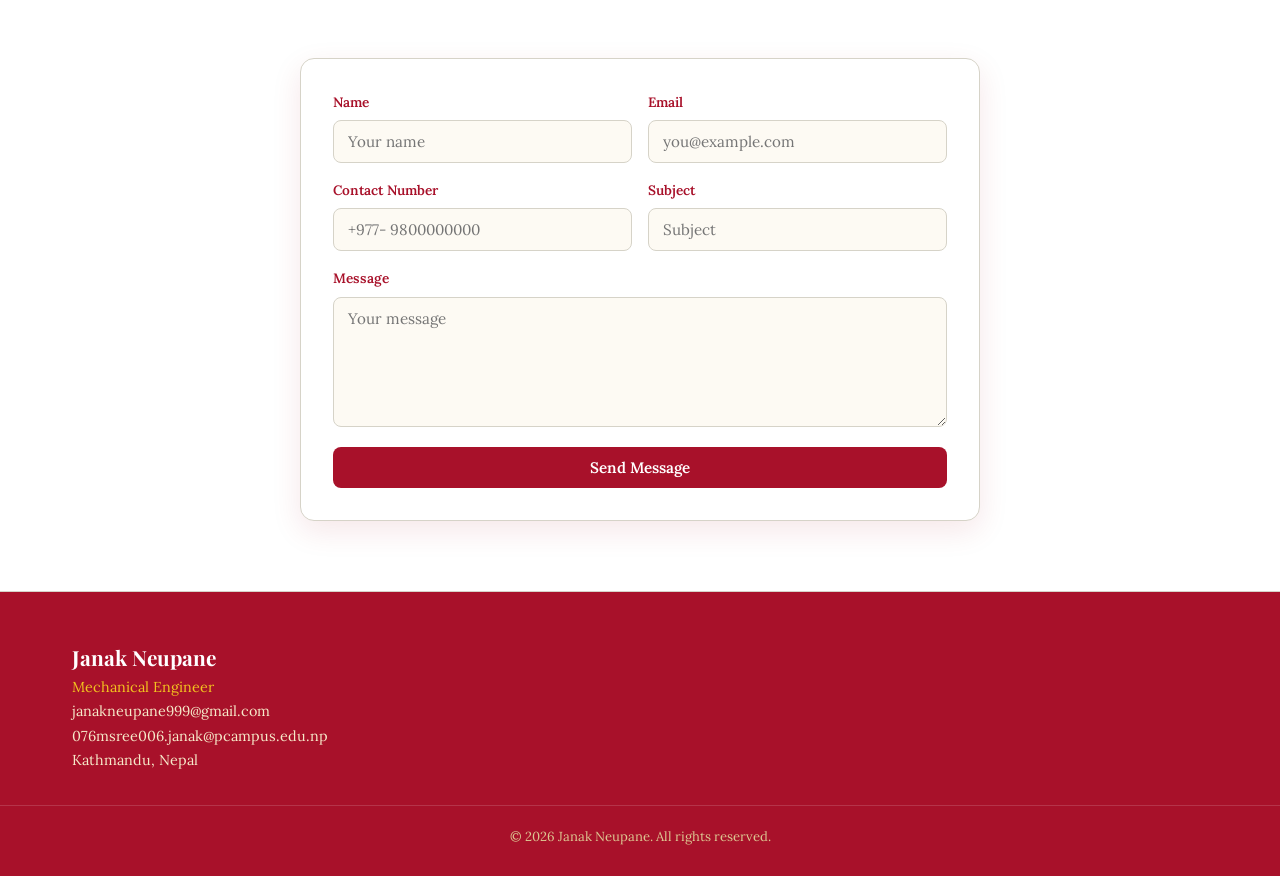
==== commit 948d3fec: "Add files via upload" ====
--- a/index.html
+++ b/index.html
@@ -298,7 +298,7 @@
         <div class="t-card">
           <h3>Mechanical Supervisor</h3>
           <div class="t-meta">January 2024 – Present</div>
-          <p class="company">Government of Nepal, Kathmandu, Nepal</p>
+          <p class="company">Government of Nepal</p>
         </div>
       </div>
       <div class="t-item">
